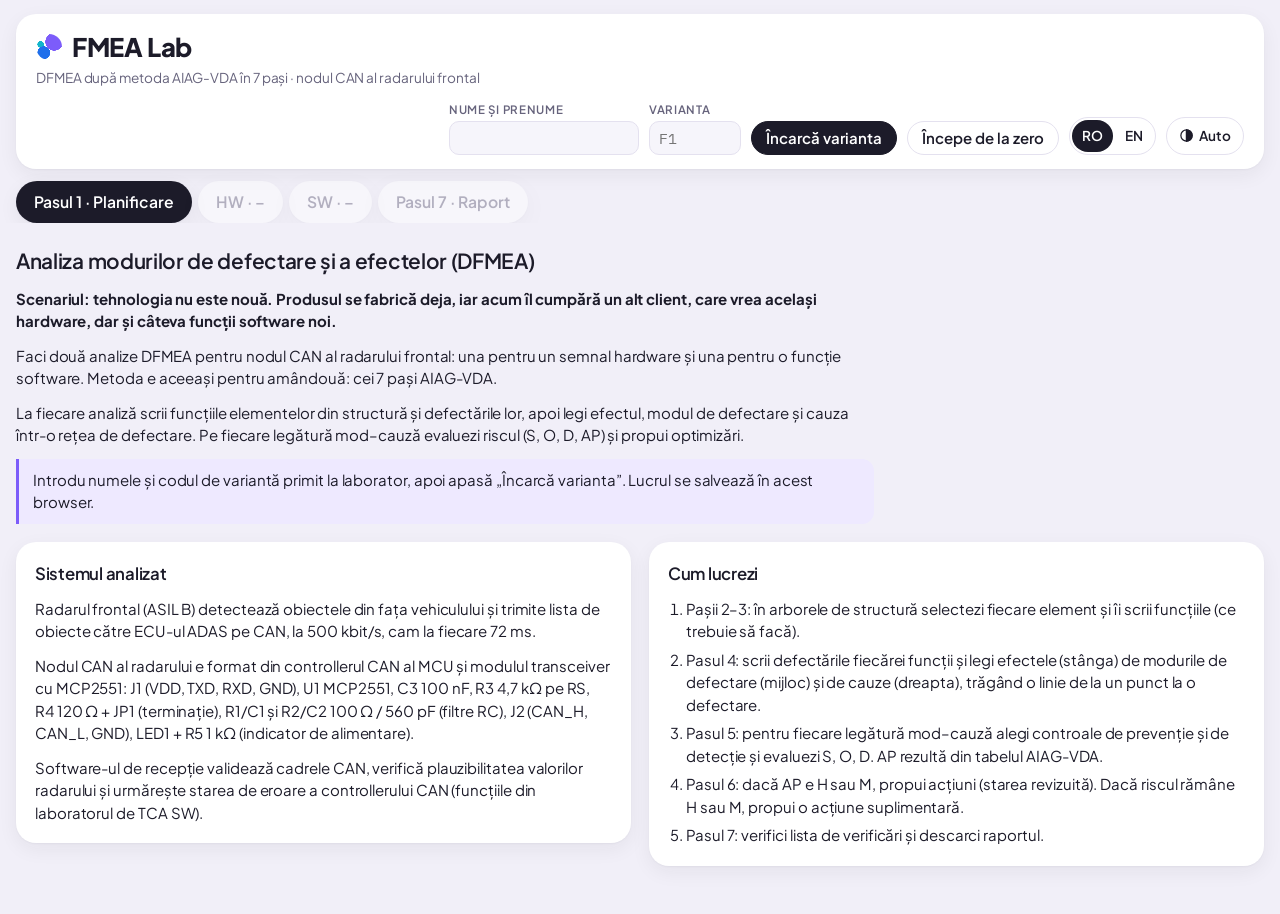
==== docs/fmea/index.html @ 30bac4ad "All labs: scenario line on the start page (technology not new, new customer, same HW, new SW functio" ====
<!doctype html>
<html lang="ro">
<head>
<meta charset="utf-8">
<meta name="viewport" content="width=device-width, initial-scale=1, viewport-fit=cover">
<title>FMEA Lab</title>
<link rel="preconnect" href="https://fonts.googleapis.com">
<link rel="preconnect" href="https://fonts.gstatic.com" crossorigin>
<link rel="stylesheet" href="https://fonts.googleapis.com/css2?family=IBM+Plex+Mono:wght@400;500;600&family=IBM+Plex+Sans+Condensed:wght@500;600;700&family=IBM+Plex+Sans:wght@400;500;600&display=swap">
<link rel="stylesheet" href="../shared/pcb.css">
<link rel="stylesheet" href="https://fonts.googleapis.com/css2?family=Plus+Jakarta+Sans:wght@400;500;600;700;800&display=swap">
<style>
/* Layout: FMEA workbench in the APIS spirit. Header with student/variant; one tab per analysis (HW signal, SW function);
   inside each, three steps: structure + functions, failure net (effects | modes | causes, linked by dragging), risk + optimization. */
:root {
  --bg: #F3F5F8; --surface: #FFFFFF; --ink: #17202D; --muted: #5B6578; --line: #D9DEE7;
  --accent: #2443C4; --accent-ink: #FFFFFF; --accent-soft: #E6EBFB; --code-bg: #F9FAFC;
  --ok: #1D7F54; --ok-bg: #DFF2E8; --bad: #B83434; --bad-bg: #FBE6E6; --warn: #9A6514; --warn-bg: #FAEFD8;
  --fn: #1D7F54; --fail: #B83434; --link: #6C7891; --link-hi: #2443C4;
  --font-display: "IBM Plex Sans Condensed", "Arial Narrow", "Helvetica Neue", Arial, sans-serif;
  --font-body: "IBM Plex Sans", "Segoe UI", Helvetica, Arial, sans-serif;
  --font-mono: "IBM Plex Mono", ui-monospace, "SFMono-Regular", Menlo, Consolas, monospace;
  --radius: 6px;
  color-scheme: light;
}
@media (prefers-color-scheme: dark) {
  :root:not([data-theme="light"]) {
    --bg: #0E131B; --surface: #151C27; --ink: #E5E9F1; --muted: #98A2B4; --line: #2A3343;
    --accent: #8197FF; --accent-ink: #0E131B; --accent-soft: #1D2747; --code-bg: #111823;
    --ok: #4BC287; --ok-bg: #12301F; --bad: #F07474; --bad-bg: #3A1B1D; --warn: #E2B15C; --warn-bg: #35290F;
    --fn: #4BC287; --fail: #F07474; --link: #7D889C; --link-hi: #8197FF;
    color-scheme: dark;
  }
}
:root[data-theme="dark"] {
  --bg: #0E131B; --surface: #151C27; --ink: #E5E9F1; --muted: #98A2B4; --line: #2A3343;
  --accent: #8197FF; --accent-ink: #0E131B; --accent-soft: #1D2747; --code-bg: #111823;
  --ok: #4BC287; --ok-bg: #12301F; --bad: #F07474; --bad-bg: #3A1B1D; --warn: #E2B15C; --warn-bg: #35290F;
  --fn: #4BC287; --fail: #F07474; --link: #7D889C; --link-hi: #8197FF;
  color-scheme: dark;
}
* { box-sizing: border-box; }
html { -webkit-text-size-adjust: 100%; }
body { margin: 0; background: var(--bg); color: var(--ink); font: 15px/1.5 var(--font-body); }
.wrap { max-width: 1440px; margin: 0 auto; padding-left: max(16px, env(safe-area-inset-left, 0px)); padding-right: max(16px, env(safe-area-inset-right, 0px)); }
h1, h2, h3, h4 { font-family: var(--font-display); text-wrap: balance; margin: 0; }
h1 { font-size: 1.6rem; font-weight: 700; letter-spacing: 0.01em; }
h2 { font-size: 1.3rem; font-weight: 600; }
h3 { font-size: 1.05rem; font-weight: 600; }
h4 { font-size: 0.95rem; font-weight: 600; }
p { margin: 0; }
.muted { color: var(--muted); }
.mono { font-family: var(--font-mono); }
.small { font-size: 0.86rem; }
.label { font-size: 0.72rem; text-transform: uppercase; letter-spacing: 0.08em; color: var(--muted); font-weight: 600; }
button, input, select, textarea { font: inherit; color: inherit; }
:focus-visible { outline: 2px solid var(--accent); outline-offset: 2px; }
header.top { background: var(--surface); border-bottom: 1px solid var(--line); }
header.top .wrap { display: flex; flex-wrap: wrap; align-items: center; gap: 12px 24px; padding-block: 14px; }
.brand { display: flex; flex-direction: column; gap: 2px; min-width: 0; }
.brand .sub { font-size: 0.85rem; color: var(--muted); }
.student { display: flex; flex-wrap: wrap; align-items: flex-end; gap: 10px; margin-left: auto; }
.field { display: flex; flex-direction: column; gap: 3px; min-width: 0; }
input.in, select.in, textarea.in { border: 1px solid var(--line); border-radius: var(--radius); background: var(--bg); min-width: 0; }
input.in, select.in { height: 34px; padding: 0 9px; }
textarea.in { width: 100%; min-height: 70px; padding: 7px 9px; resize: vertical; }
.w-name { width: 190px; } .w-small { width: 92px; }
.btn { height: 34px; padding: 0 14px; border-radius: var(--radius); border: 1px solid var(--line); background: var(--surface); cursor: pointer; font-weight: 500; white-space: nowrap; }
.btn:hover { border-color: var(--accent); }
.btn.primary { background: var(--accent); color: var(--accent-ink); border-color: var(--accent); }
.btn.danger { border-color: var(--bad); color: var(--bad); background: var(--bad-bg); }
.btn.sm { height: 28px; padding: 0 10px; font-size: 0.84rem; }
.btn.ghost { border-color: transparent; background: transparent; color: var(--muted); }
.btn.ghost:hover { color: var(--bad); border-color: transparent; }
.x { border: 0; background: transparent; color: var(--muted); cursor: pointer; width: 24px; height: 24px; border-radius: 4px; line-height: 1; font-size: 1rem; flex: none; }
.x:hover { color: var(--bad); background: var(--bad-bg); }
.lang, .seg { display: inline-flex; border: 1px solid var(--line); border-radius: var(--radius); overflow: hidden; }
.lang button { border: 0; background: transparent; padding: 0 10px; height: 32px; cursor: pointer; font-weight: 600; font-size: 0.85rem; }
.lang button[aria-pressed="true"] { background: var(--accent); color: var(--accent-ink); }
.chip { display: inline-flex; align-items: center; gap: 6px; min-height: 24px; padding: 2px 9px; border-radius: 999px; font-size: 0.8rem; font-weight: 600; background: var(--accent-soft); color: var(--accent); }
.chip.ok { background: var(--ok-bg); color: var(--ok); }
.chip.bad { background: var(--bad-bg); color: var(--bad); }
.chip.warn { background: var(--warn-bg); color: var(--warn); }
nav.tabs { border-bottom: 1px solid var(--line); background: var(--surface); }
nav.tabs .wrap { display: flex; gap: 4px; overflow-x: auto; }
nav.tabs button { border: 0; background: transparent; padding: 12px 14px 10px; cursor: pointer; border-bottom: 3px solid transparent; font-family: var(--font-display); font-weight: 600; font-size: 0.98rem; color: var(--muted); white-space: nowrap; }
nav.tabs button[aria-selected="true"] { color: var(--ink); border-bottom-color: var(--accent); }
nav.tabs button:disabled { opacity: 0.45; cursor: not-allowed; }
main .wrap { padding-block: 22px 48px; display: flex; flex-direction: column; gap: 18px; }
.panel { background: var(--surface); border: 1px solid var(--line); border-radius: var(--radius); padding: 18px; min-width: 0; }
.stack { display: flex; flex-direction: column; gap: 12px; min-width: 0; }
.row { display: flex; flex-wrap: wrap; gap: 10px; align-items: center; }
.between { justify-content: space-between; }
.intro { max-width: 78ch; display: flex; flex-direction: column; gap: 12px; }
.notice { border-left: 3px solid var(--accent); background: var(--accent-soft); padding: 10px 14px; border-radius: 0 var(--radius) var(--radius) 0; }
.grid-start { display: grid; grid-template-columns: minmax(0, 1fr) minmax(0, 1fr); gap: 18px; align-items: start; }
.grid-struct { display: grid; grid-template-columns: minmax(220px, 3fr) minmax(0, 4fr) minmax(0, 5fr); gap: 18px; align-items: start; }
@media (max-width: 1100px) { .grid-struct { grid-template-columns: minmax(0, 1fr) minmax(0, 1fr); } .grid-struct > .ctx, .grid-struct > .sidecol { grid-column: 1 / -1; } }
@media (max-width: 760px) { .grid-start, .grid-struct { grid-template-columns: minmax(0, 1fr); } }
table.mini { border-collapse: collapse; font-size: 0.84rem; width: 100%; }
table.mini th, table.mini td { border: 1px solid var(--line); padding: 4px 8px; text-align: left; vertical-align: top; }
table.mini th { background: var(--bg); font-weight: 600; }
table.mini td.c { text-align: center; font-family: var(--font-mono); font-weight: 600; white-space: nowrap; }

/* step navigation */
.steps { display: flex; gap: 0; border: 1px solid var(--line); border-radius: var(--radius); overflow: hidden; background: var(--surface); flex-wrap: wrap; }
.steps button { flex: 1 1 200px; border: 0; border-right: 1px solid var(--line); background: transparent; padding: 10px 14px; text-align: left; cursor: pointer; display: flex; flex-direction: column; gap: 1px; }
.steps button:last-child { border-right: 0; }
.steps button .n { font-family: var(--font-mono); font-size: 0.78rem; color: var(--muted); }
.steps button .tt { font-family: var(--font-display); font-weight: 600; }
.steps button[aria-current="step"] { background: var(--accent-soft); box-shadow: inset 0 -3px 0 var(--accent); }

/* structure tree */
.tree { list-style: none; margin: 0; padding: 0; display: flex; flex-direction: column; gap: 4px; }
.tree li { display: block; }
.tree button { width: 100%; text-align: left; border: 1px solid var(--line); background: var(--surface); border-radius: var(--radius); padding: 7px 10px; cursor: pointer; display: flex; gap: 8px; align-items: baseline; }
.tree button[aria-current="true"] { border-color: var(--accent); background: var(--accent-soft); }
.tree .lvl { font-family: var(--font-mono); font-size: 0.72rem; color: var(--muted); flex: none; }
.tree .cnt { margin-left: auto; font-family: var(--font-mono); font-size: 0.75rem; color: var(--fn); flex: none; }
.tree .l2 { padding-left: 16px; } .tree .l3 { padding-left: 32px; }
.fnlist { display: flex; flex-direction: column; gap: 6px; }
.fnitem { display: flex; gap: 8px; align-items: flex-start; border: 1px solid var(--line); border-radius: var(--radius); padding: 7px 8px 7px 10px; }
.fnitem .txt { color: var(--fn); flex: 1; min-width: 0; overflow-wrap: anywhere; }
.addrow { display: flex; gap: 8px; }
.addrow input { flex: 1; }
.req { display: grid; grid-template-columns: auto minmax(0, 1fr); gap: 2px 10px; font-size: 0.86rem; padding: 6px 0; border-bottom: 1px solid var(--line); }
.req:last-child { border-bottom: 0; }
.req .id { font-family: var(--font-mono); font-weight: 600; color: var(--accent); white-space: nowrap; }
pre.code { margin: 0; background: var(--code-bg); border: 1px solid var(--line); border-radius: var(--radius); padding: 10px 12px; overflow-x: auto; font: 0.8rem/1.5 var(--font-mono); }

/* failure net */
.netwrap { overflow-x: auto; border: 1px solid var(--line); border-radius: var(--radius); background: var(--surface); }
.net { position: relative; display: grid; grid-template-columns: repeat(3, minmax(250px, 1fr)); gap: 0 72px; padding: 16px 20px 24px; min-width: 940px; }
.net svg.links { position: absolute; left: 0; top: 0; pointer-events: none; overflow: visible; }
.net svg.links path { fill: none; stroke: var(--link); stroke-width: 1.6; }
.net svg.links path.hi { stroke: var(--link-hi); stroke-width: 2.4; }
.net svg.links path.dim { opacity: 0.25; }
.net svg.links path.tmp { stroke: var(--link-hi); stroke-dasharray: 5 4; }
.net svg.links g.del { pointer-events: auto; cursor: pointer; }
.net svg.links g.del circle { fill: var(--surface); stroke: var(--link); stroke-width: 1.2; }
.net svg.links g.del text { fill: var(--muted); font: 600 11px var(--font-body); }
.net svg.links g.del:hover circle { stroke: var(--bad); fill: var(--bad-bg); }
.net svg.links g.del:hover text { fill: var(--bad); }
.col { display: flex; flex-direction: column; gap: 10px; min-width: 0; position: relative; z-index: 1; }
.colhead { border-bottom: 2px solid var(--line); padding-bottom: 6px; }
.grp { display: flex; flex-direction: column; gap: 6px; }
.grp .el { font-family: var(--font-display); font-weight: 600; font-size: 0.9rem; }
.grp .fn { color: var(--fn); font-size: 0.84rem; font-weight: 500; overflow-wrap: anywhere; }
.fcard { position: relative; border: 1px dashed var(--line); border-radius: var(--radius); background: var(--surface); padding: 6px 8px; display: flex; flex-direction: column; gap: 4px; }
.fcard.mode { border-style: solid; }
.fcard.mode.sel { background: #FFF6BF; border-color: #B79A10; color: #17202D; }
:root[data-theme="dark"] .fcard.mode.sel { background: #3B3412; border-color: #C9AB2A; color: var(--ink); }
@media (prefers-color-scheme: dark) { :root:not([data-theme="light"]) .fcard.mode.sel { background: #3B3412; border-color: #C9AB2A; color: var(--ink); } }
.fcard.mode { cursor: pointer; }
.fcard.linked { border-color: var(--link-hi); border-style: solid; }
.fcard .ft { color: var(--fail); font-size: 0.88rem; overflow-wrap: anywhere; padding-right: 48px; }
.fcard .meta { display: flex; flex-wrap: wrap; gap: 6px; align-items: center; font-size: 0.78rem; color: var(--muted); }
.fcard .meta select { height: 26px; font-size: 0.8rem; padding: 0 4px; border: 1px solid var(--line); border-radius: 4px; background: var(--surface); }
.fcard > .x { position: absolute; right: 2px; top: 2px; }
.fcard > .x.ed { right: 26px; }
.x.ed { font-size: 0.85rem; }
.edin { width: 100%; box-sizing: border-box; }
.hd { position: absolute; top: 50%; width: 14px; height: 14px; margin-top: -7px; border-radius: 50%; background: var(--surface); border: 2px solid var(--link); cursor: crosshair; touch-action: none; z-index: 2; }
.hd:hover, .hd.active { border-color: var(--link-hi); background: var(--accent-soft); }
.hd.r { right: -8px; } .hd.l { left: -8px; }
.lk { border: 1px solid var(--line); background: var(--bg); border-radius: 4px; font-size: 0.75rem; padding: 1px 7px; cursor: pointer; color: var(--muted); }
.lk.on { color: var(--accent); border-color: var(--accent); background: var(--accent-soft); }
.addf { display: flex; gap: 6px; }
.addf input { flex: 1; height: 30px; font-size: 0.85rem; }
.empty { border: 1px dashed var(--line); border-radius: var(--radius); padding: 10px; color: var(--muted); font-size: 0.86rem; }

/* risk */
.mode-block { display: flex; flex-direction: column; gap: 12px; }
.mode-head { display: flex; flex-wrap: wrap; gap: 8px 14px; align-items: baseline; }
.mode-head .ft { color: var(--fail); font-weight: 600; }
.risk { border: 1px solid var(--line); border-radius: var(--radius); padding: 12px; display: flex; flex-direction: column; gap: 12px; background: var(--surface); }
.risk .cause { color: var(--fail); font-weight: 500; }
.culs { display: flex; flex-wrap: wrap; align-items: center; gap: 4px; margin-top: 6px; }
.cul { font: 600 0.72rem var(--font-mono); padding: 1px 7px; border-radius: 999px; border: 1px solid var(--line); background: var(--surface); color: var(--muted); cursor: pointer; }
.cul.on, .chip.cul { border-color: var(--link-hi); color: var(--link-hi); }
.cul.on { background: color-mix(in srgb, var(--link-hi) 14%, transparent); }
.warnnote { border-left: 3px solid var(--bad); padding: 4px 8px; font-size: 0.84rem; color: var(--bad); background: var(--bad-bg); border-radius: 4px; margin: 0; }
.limnote { font-size: 0.84rem; color: var(--muted); margin-top: 6px; }
.states { display: grid; grid-template-columns: repeat(3, minmax(0, 1fr)); gap: 12px; }
@media (max-width: 1100px) { .states { grid-template-columns: minmax(0, 1fr); } }
.state { border: 1px solid var(--line); border-radius: var(--radius); padding: 10px; display: flex; flex-direction: column; gap: 8px; background: var(--bg); min-width: 0; }
.state.off { opacity: 0.6; }
.state h4 { display: flex; justify-content: space-between; gap: 8px; align-items: center; }
.ctl { display: flex; flex-wrap: wrap; gap: 6px; }
.ctl .c { display: inline-flex; align-items: center; gap: 4px; border: 1px solid var(--line); background: var(--surface); border-radius: 999px; padding: 1px 4px 1px 9px; font-size: 0.8rem; max-width: 100%; }
.ctl .c span { overflow-wrap: anywhere; }
.ctl .c b { font-family: var(--font-mono); font-size: 0.72rem; color: var(--muted); }
.rate { display: flex; flex-wrap: wrap; gap: 8px; align-items: center; }
.rate select { height: 30px; }
.act { display: grid; grid-template-columns: 64px minmax(0, 1fr); gap: 6px; border-top: 1px solid var(--line); padding-top: 8px; }
.act .full { grid-column: 1 / -1; display: flex; gap: 6px; flex-wrap: wrap; }
.act .full > * { flex: 1 1 110px; }
.act .full > .x { flex: none; align-self: center; }
.act input, .act select { height: 30px; font-size: 0.84rem; }
.act select.res-pass { color: var(--ok); border-color: var(--ok); background: var(--ok-bg); font-weight: 600; }
.act select.res-fail { color: var(--bad); border-color: var(--bad); background: var(--bad-bg); font-weight: 600; }
.ap { display: inline-block; min-width: 1.8em; text-align: center; border-radius: 4px; font-weight: 700; font-family: var(--font-mono); padding: 1px 6px; }
.ap.H { background: var(--bad-bg); color: var(--bad); }
.ap.M { background: var(--warn-bg); color: var(--warn); }
.ap.L { background: var(--ok-bg); color: var(--ok); }
.ap.na { background: var(--surface); color: var(--muted); border: 1px solid var(--line); }
.seg button { border: 0; background: transparent; padding: 0 10px; height: 32px; cursor: pointer; font-weight: 600; font-size: 0.85rem; color: var(--ink); }
.seg button[aria-pressed="true"] { background: var(--accent); color: var(--accent-ink); }
.netchip { display: inline-flex; align-items: center; gap: 5px; font-family: var(--font-mono); font-size: 0.8rem; border: 1px solid var(--line); border-radius: 999px; padding: 2px 9px; background: var(--surface); color: var(--ink); }
.netchip i { width: 10px; height: 10px; border-radius: 50%; display: inline-block; }
.netchips { display: flex; flex-wrap: wrap; gap: 6px; }
.boardbox { max-width: 640px; }
.sidecol .boardbox { max-width: none; }
details.boardpanel > div { max-width: 680px; }
.ctxbox { border-left: 3px solid var(--accent); }
.ctxbox p { margin-top: 4px; max-width: 110ch; }
details.help summary { cursor: pointer; font-family: var(--font-display); font-weight: 600; }
details.help ol.task { margin: 10px 0 0; padding-left: 1.3em; display: flex; flex-direction: column; gap: 4px; }
table.aiag td { vertical-align: top; font-size: 0.8rem; }
.aiagnote { font-size: 0.78rem; margin-top: 6px; }
table.prov { border-collapse: collapse; font-size: 0.85rem; }
table.prov th { text-align: left; vertical-align: top; padding: 4px 8px 4px 0; white-space: nowrap; }
table.prov td { padding: 4px 0; border-bottom: 1px dashed var(--line); }
.rate > label { flex: 1 1 100%; min-width: 0; }
.rate > label select { flex: 1 1 auto; min-width: 0; max-width: none; }
.fcard .meta select { max-width: 18em; }
details.ref { border: 1px solid var(--line); border-radius: var(--radius); background: var(--surface); }
details.ref > summary { cursor: pointer; padding: 10px 14px; font-family: var(--font-display); font-weight: 600; }
details.ref > div { padding: 0 14px 14px; overflow-x: auto; }
.refs { display: grid; grid-template-columns: minmax(0, 1fr); gap: 10px; align-items: start; }
.checks { display: flex; flex-direction: column; gap: 4px; margin: 0; padding: 0; list-style: none; }
.checks li { display: flex; gap: 8px; align-items: baseline; font-size: 0.88rem; }
.checks li b { font-family: var(--font-mono); font-size: 0.72rem; padding: 0 6px; border-radius: 4px; flex: none; }
.checks li.err b { background: var(--bad-bg); color: var(--bad); }
.checks li.warn b { background: var(--warn-bg); color: var(--warn); }
.report-frame { border: 1px solid var(--line); border-radius: var(--radius); background: var(--surface); padding: 18px; overflow-x: auto; }
.report-frame h1 { font-size: 1.35rem; } .report-frame h2 { font-size: 1.15rem; margin: 22px 0 6px; padding-bottom: 4px; border-bottom: 1px solid var(--line); }
.report-frame h3 { margin: 14px 0 6px; }
.report-frame table.r { border-collapse: collapse; font-size: 0.8rem; }
.report-frame table.r th, .report-frame table.r td { border: 1px solid var(--line); padding: 4px 6px; text-align: left; vertical-align: top; }
.report-frame table.r th { background: var(--bg); }
.report-frame .fn { color: var(--fn); } .report-frame .fl { color: var(--fail); }
.report-frame .H { background: var(--bad-bg); color: var(--bad); font-weight: 700; } .report-frame .M { background: var(--warn-bg); color: var(--warn); font-weight: 700; } .report-frame .L { background: var(--ok-bg); color: var(--ok); }
.report-frame .chain { display: grid; grid-template-columns: minmax(0, 1fr) 24px minmax(0, 1fr) 24px minmax(0, 1fr); gap: 6px; align-items: center; margin: 8px 0 14px; font-size: 0.82rem; }
.report-frame .chain .box { border: 1px dashed var(--line); border-radius: 4px; padding: 4px 6px; margin: 3px 0; }
.report-frame .chain .box.m { border: 1px solid #B79A10; background: #FFF6BF; color: #17202D; }
.report-frame .chain .arr { text-align: center; color: var(--muted); }
.report-frame .mx td { width: 46px; height: 26px; text-align: center; font-family: var(--font-mono); }
.toast { position: fixed; right: max(16px, env(safe-area-inset-right, 0px)); bottom: calc(16px + env(safe-area-inset-bottom, 0px)); background: var(--ink); color: var(--bg); padding: 10px 14px; border-radius: var(--radius); font-size: 0.9rem; z-index: 20; max-width: calc(100vw - 32px); }
@media (max-width: 640px) { .student { margin-left: 0; } .w-name { width: 150px; } }
</style>
<link rel="stylesheet" href="../shared/skin.css">
<script src="../shared/theme.js"></script>
</head>
<body>
<header class="top">
  <div class="wrap">
    <div class="brand">
      <h1>FMEA Lab</h1>
      <span class="sub" data-i18n="subtitle"></span>
    </div>
    <form class="student" id="studentForm" autocomplete="off">
      <div class="field"><label class="label" for="stName" data-i18n="name"></label><input id="stName" class="in w-name"></div>
      <div class="field"><label class="label" for="stVariant" data-i18n="variant"></label><input id="stVariant" class="in w-small mono" placeholder="F1"></div>
      <button class="btn primary" id="loadVariant" type="submit" data-i18n="load"></button>
      <button class="btn" id="resetAll" type="button" data-i18n="reset"></button>
      <div class="lang" role="group" aria-label="Language">
        <button type="button" id="langRo" aria-pressed="true">RO</button>
        <button type="button" id="langEn" aria-pressed="false">EN</button>
      </div>
    </form>
  </div>
</header>
<nav class="tabs" aria-label="Sections"><div class="wrap" role="tablist" id="tabs"></div></nav>
<main><div class="wrap" id="view"></div></main>
<div class="toast" id="toast" hidden></div>

<script src="../shared/pcb.js"></script>
<script src="../shared/aiag.js"></script>
<script src="../report-config.js"></script>
<script src="../report-send.js"></script>
<script>
"use strict";
/* ================================================================ case study data */
const L = (ro, en) => ({ ro: ro, en: en });

const HW_SIGNALS = {
  TXD: {
    name: L("Semnalul TXD (MCU → transceiver)", "TXD signal (MCU → transceiver)"),
    path: L("Controllerul CAN al MCU → J1 pin 2 → U1 (MCP2551) pin 1 TXD.", "MCU CAN controller → J1 pin 2 → U1 (MCP2551) pin 1 TXD."),
    reqs: [
      ["HWR-TXD-01", L("TXD transmite transceiverului biții de trimis pe bus: nivel low = dominant, nivel high = recesiv.", "TXD carries the bits to be sent on the bus to the transceiver: low = dominant, high = recessive.")],
      ["HWR-TXD-02", L("Nivelurile logice ale TXD sunt compatibile cu ieșirea MCU (logică de 5 V), conform datasheet-ului MCP2551.", "The TXD logic levels are compatible with the MCU output (5 V logic), as given in the MCP2551 datasheet.")],
      ["HWR-TXD-03", L("Un TXD blocat în dominant nu trebuie să blocheze tot bus-ul (MCP2551 detectează dominantul permanent pe TXD și dezactivează driverele).", "A TXD stuck dominant shall not block the whole bus (the MCP2551 detects a permanent dominant TXD and disables its drivers).")],
      ["HWR-TXD-04", L("Semnalul suportă rata de bit a aplicației, 500 kbit/s.", "The signal supports the application bit rate, 500 kbit/s.")]
    ]
  },
  RXD: {
    name: L("Semnalul RXD (transceiver → MCU)", "RXD signal (transceiver → MCU)"),
    path: L("U1 (MCP2551) pin 4 RXD → J1 pin 3 → controllerul CAN al MCU.", "U1 (MCP2551) pin 4 RXD → J1 pin 3 → MCU CAN controller."),
    reqs: [
      ["HWR-RXD-01", L("RXD transmite MCU starea bus-ului: nivel low = dominant, nivel high = recesiv.", "RXD reports the bus state to the MCU: low = dominant, high = recessive.")],
      ["HWR-RXD-02", L("Nivelurile logice ale RXD sunt compatibile cu intrarea MCU (logică de 5 V).", "The RXD logic levels are compatible with the MCU input (5 V logic).")],
      ["HWR-RXD-03", L("Controllerul CAN își citește înapoi propriii biți prin RXD (bit monitoring); un RXD greșit produce erori de bit.", "The CAN controller reads back its own bits through RXD (bit monitoring); a wrong RXD causes bit errors.")],
      ["HWR-RXD-04", L("Întârzierea TXD → bus → RXD rămâne în limitele datasheet-ului la 500 kbit/s.", "The TXD → bus → RXD delay stays within the datasheet limits at 500 kbit/s.")]
    ]
  },
  VDD: {
    name: L("Alimentarea VDD (5 V)", "VDD supply (5 V)"),
    path: L("5 V de la senzor → J1 pin 1 → U1 pin 3 VDD; C3 100 nF între VDD și GND; LED1 + R5 1 kΩ între VDD și GND.", "5 V from the sensor → J1 pin 1 → U1 pin 3 VDD; C3 100 nF between VDD and GND; LED1 + R5 1 kΩ between VDD and GND."),
    reqs: [
      ["HWR-VDD-01", L("VDD alimentează U1 în domeniul 4,5–5,5 V.", "VDD supplies U1 within 4.5–5.5 V.")],
      ["HWR-VDD-02", L("Consumul U1: recesiv ≤ 10 mA, dominant ≤ 75 mA; LED1 adaugă câțiva mA.", "U1 supply current: recessive ≤ 10 mA, dominant ≤ 75 mA; LED1 adds a few mA.")],
      ["HWR-VDD-03", L("C3 (100 nF) decuplează VDD lângă pinul de alimentare al U1 (zgomot, EMC).", "C3 (100 nF) decouples VDD close to the U1 supply pin (noise, EMC).")],
      ["HWR-VDD-04", L("Sub pragul de brown-out, U1 își pune driverele în înaltă impedanță (protecție POR / brown-out).", "Below the brown-out threshold U1 puts its drivers in high impedance (POR / brown-out protection).")],
      ["HWR-VDD-05", L("LED1 indică prezența alimentării.", "LED1 indicates that the supply is present.")]
    ]
  },
  CAN: {
    name: L("Semnalul diferențial CANH / CANL", "CANH / CANL differential signal"),
    path: L("U1 pin 7 CANH și pin 6 CANL → pereche diferențială pe placă → J2 pin 1 și 2. Rețelele RC R1/C1 și R2/C2 sunt pe aceleași linii, dar se analizează separat (demo F0).", "U1 pin 7 CANH and pin 6 CANL → differential pair on the board → J2 pins 1 and 2. The RC networks R1/C1 and R2/C2 sit on the same lines but are analysed separately (demo F0)."),
    reqs: [
      ["HWR-CAN-01", L("Recesiv: CANH și CANL în jur de VDD/2 (2,0–3,0 V); dominant: tensiune diferențială 1,5–3,0 V pe sarcina de 60 Ω (ISO 11898-2).", "Recessive: CANH and CANL around VDD/2 (2.0–3.0 V); dominant: differential voltage 1.5–3.0 V on the 60 Ω load (ISO 11898-2).")],
      ["HWR-CAN-02", L("Fronturile semnalului permit comunicația la 500 kbit/s.", "The signal edges allow communication at 500 kbit/s.")],
      ["HWR-CAN-03", L("Rețelele RC reduc emisiile și cresc imunitatea (EMC) fără să afecteze comunicația.", "The RC networks reduce emissions and increase immunity (EMC) without affecting communication.")],
      ["HWR-CAN-04", L("CANH și CANL rămân simetrice (EMC).", "CANH and CANL stay symmetrical (EMC).")],
      ["HWR-CAN-05", L("Un scurtcircuit pe bus nu distruge transceiverul (protecție la scurtcircuit și termică în MCP2551).", "A short on the bus does not destroy the transceiver (short-circuit and thermal protection in the MCP2551).")]
    ]
  },
  RS: {
    name: L("Semnalul RS (selecția modului)", "RS signal (mode selection)"),
    path: L("U1 pin 8 RS → R3 4,7 kΩ → GND.", "U1 pin 8 RS → R3 4.7 kΩ → GND."),
    reqs: [
      ["HWR-RS-01", L("RS selectează modul MCP2551: high-speed (RS la GND), slope-control (rezistor spre GND), standby (RS la nivel high).", "RS selects the MCP2551 mode: high-speed (RS to GND), slope-control (resistor to GND), standby (RS high).")],
      ["HWR-RS-02", L("În funcționare normală nodul nu trebuie să intre în standby.", "In normal operation the node shall not enter standby.")],
      ["HWR-RS-03", L("Panta fronturilor e aleasă ca un compromis între emisii (EMC) și rata de 500 kbit/s.", "The edge slope is chosen as a trade-off between emissions (EMC) and the 500 kbit/s bit rate.")]
    ]
  },
  TERM: {
    name: L("Terminația bus-ului (impedanța CANH–CANL)", "Bus termination (CANH–CANL impedance)"),
    path: L("R4 120 Ω între CANH și JP1; JP1 conectează R4 la CANL; J2 pin 1–2 spre bus.", "R4 120 Ω between CANH and JP1; JP1 connects R4 to CANL; J2 pins 1–2 to the bus."),
    reqs: [
      ["HWR-TERM-01", L("Bus-ul are câte 120 Ω la fiecare capăt (60 Ω în total între CANH și CANL).", "The bus has 120 Ω at each end (60 Ω in total between CANH and CANL).")],
      ["HWR-TERM-02", L("Terminația acestui nod se activează cu JP1 doar dacă nodul e la capătul bus-ului.", "This node's termination is enabled with JP1 only if the node is at the end of the bus.")],
      ["HWR-TERM-03", L("R4 suportă puterea disipată în starea dominantă.", "R4 withstands the power dissipated in the dominant state.")],
      ["HWR-TERM-04", L("Reflexiile pe bus rămân suficient de mici pentru 500 kbit/s.", "Reflections on the bus stay small enough for 500 kbit/s.")]
    ]
  },
  FILT: {
    name: L("Filtrele RC de pe CANH / CANL", "RC filters on CANH / CANL"),
    path: L("CANH → R1 100 Ω → N_F1 → C1 560 pF → GND; CANL → R2 100 Ω → N_F2 → C2 560 pF → GND. Rețelele sunt între U1 și J2, cu via de GND lângă C1 și C2.", "CANH → R1 100 Ω → N_F1 → C1 560 pF → GND; CANL → R2 100 Ω → N_F2 → C2 560 pF → GND. The networks sit between U1 and J2, with a GND via next to C1 and C2."),
    reqs: [
      ["HWR-FILT-01", L("Fiecare rețea RC atenuează perturbațiile de înaltă frecvență de pe linia ei (emisii și imunitate EMC).", "Each RC network attenuates the high-frequency disturbances on its line (EMC emissions and immunity).")],
      ["HWR-FILT-02", L("Rețelele nu afectează comunicația la 500 kbit/s: fronturile și tensiunea diferențială dominantă (1,5–3,0 V) rămân conforme ISO 11898-2.", "The networks do not affect communication at 500 kbit/s: the edges and the dominant differential voltage (1.5–3.0 V) stay ISO 11898-2 compliant.")],
      ["HWR-FILT-03", L("R1 = R2 și C1 = C2 (valoare, toleranță, dielectric), ca CANH și CANL să rămână simetrice; o asimetrie transformă zgomotul de mod comun în zgomot diferențial.", "R1 = R2 and C1 = C2 (value, tolerance, dielectric) so that CANH and CANL stay symmetrical; an asymmetry turns common-mode noise into differential noise.")],
      ["HWR-FILT-04", L("C1 și C2 suportă tensiunile de pe bus, inclusiv supratensiunile din specificația senzorului, cu marjă (derating).", "C1 and C2 withstand the bus voltages, including the overvoltages in the sensor specification, with margin (derating).")],
      ["HWR-FILT-05", L("C1 și C2 au retur scurt la GND (via lângă pad).", "C1 and C2 have a short return to GND (via next to the pad).")]
    ]
  }
};

const SW_SIG = {
  dist: { def: ["/* Front radar, object longitudinal distance, unit 0.1 m */", "#define SENSOR_MIN         2        /*   0.2 m */", "#define SENSOR_MAX         2500     /* 250.0 m */", "#define SENSOR_MAX_STEP    80       /*   8.0 m per 72 ms cycle */"],
          r1: "An object longitudinal distance lower than 2 (0.2 m) shall be rejected as implausible.", r2: "An object longitudinal distance greater than 2500 (250.0 m) shall be rejected as implausible.",
          r4: "For every following measurement cycle, a distance within the range shall be accepted only if |value - previous| <= 80 (8.0 m).", lbl: L("distanța longitudinală", "longitudinal distance") },
  vrel: { def: ["/* Front radar, object relative velocity, unit 0.1 m/s */", "#define SENSOR_MIN         (-1111)  /* -111.1 m/s (-400 km/h) */", "#define SENSOR_MAX         556      /*   55.6 m/s (+200 km/h) */", "#define SENSOR_MAX_STEP    14       /*    1.4 m/s per 72 ms cycle */"],
          r1: "An object relative velocity lower than -1111 (-111.1 m/s) shall be rejected as implausible.", r2: "An object relative velocity greater than 556 (55.6 m/s) shall be rejected as implausible.",
          r4: "For every following measurement cycle, a velocity within the range shall be accepted only if |value - previous| <= 14 (1.4 m/s).", lbl: L("viteza relativă", "relative velocity") },
  lat:  { def: ["/* Front radar, object lateral distance, unit 0.1 m */", "#define SENSOR_MIN         (-700)   /* -70.0 m */", "#define SENSOR_MAX         700      /*  70.0 m */", "#define SENSOR_MAX_STEP    7        /*   0.7 m per 72 ms cycle */"],
          r1: "An object lateral distance lower than -700 (-70.0 m) shall be rejected as implausible.", r2: "An object lateral distance greater than 700 (70.0 m) shall be rejected as implausible.",
          r4: "For every following measurement cycle, a lateral distance within the range shall be accepted only if |value - previous| <= 7 (0.7 m).", lbl: L("poziția laterală", "lateral position") },
  /* demo only (F0): no student variant uses it */
  az:   { def: ["/* Front radar, object azimuth angle, unit 0.1 deg */", "#define SENSOR_MIN         (-600)   /* -60.0 deg */", "#define SENSOR_MAX         600      /*  60.0 deg */", "#define SENSOR_MAX_STEP    20       /*   2.0 deg per 72 ms cycle */"],
          r1: "An object azimuth angle lower than -600 (-60.0 deg) shall be rejected as implausible.", r2: "An object azimuth angle greater than 600 (60.0 deg) shall be rejected as implausible.",
          r4: "For every following measurement cycle, an azimuth angle within the range shall be accepted only if |value - previous| <= 20 (2.0 deg).", lbl: L("unghiul azimut", "azimuth angle") }
};
const SW_FUNCS = {
  F1: { fn: "can_frame_is_valid", code: () => [
      "#define CAN_MAX_DLC        8u", "#define CAN_STD_ID_MAX     0x7FFu", "#define CAN_EXT_ID_MAX     0x1FFFFFFFu", "",
      "/* F1 - ASIL B */", "bool can_frame_is_valid(uint32_t id, uint8_t dlc, bool extended)", "{", "    uint32_t max_id = CAN_STD_ID_MAX;", "",
      "    if (extended) {", "        max_id = CAN_EXT_ID_MAX;", "    }", "    if (dlc > CAN_MAX_DLC) {", "        return false;", "    }",
      "    if (id > max_id) {", "        return false;", "    }", "    return true;", "}"],
    reqs: () => [
      ["SWR-F1-01", "The function shall reject a frame whose data length code (DLC) is greater than 8."],
      ["SWR-F1-02", "For a standard frame, the function shall reject an identifier greater than 0x7FF."],
      ["SWR-F1-03", "For an extended frame, the function shall reject an identifier greater than 0x1FFFFFFF."],
      ["SWR-F1-04", "The function shall accept every frame that is not rejected by SWR-F1-01 to SWR-F1-03."]] },
  F2: { fn: "sensor_value_plausible", code: (sig) => SW_SIG[sig].def.concat(["",
      "/* F2 - ASIL B */", "bool sensor_value_plausible(int16_t value, int16_t previous, bool first_sample)", "{",
      "    int32_t delta = (int32_t)value - (int32_t)previous;", "", "    if (delta < 0) {", "        delta = -delta;", "    }",
      "    if ((value >= SENSOR_MIN) && (value <= SENSOR_MAX) &&", "        (first_sample || (delta <= SENSOR_MAX_STEP))) {", "        return true;", "    }", "    return false;", "}"]),
    reqs: (sig) => [["SWR-F2-01", SW_SIG[sig].r1], ["SWR-F2-02", SW_SIG[sig].r2],
      ["SWR-F2-03", "For the first detection of an object, every value within the range shall be accepted."], ["SWR-F2-04", SW_SIG[sig].r4]] },
  F3: { fn: "can_error_state", code: () => [
      "#define CAN_PASSIVE_LIMIT  127u", "#define CAN_BUSOFF_LIMIT   255u", "",
      "/* F3 - ASIL B */", "can_err_state_t can_error_state(uint16_t tec, uint16_t rec)", "{", "    if (tec > CAN_BUSOFF_LIMIT) {", "        return CAN_STATE_BUS_OFF;", "    }",
      "    if ((tec > CAN_PASSIVE_LIMIT) || (rec > CAN_PASSIVE_LIMIT)) {", "        return CAN_STATE_ERROR_PASSIVE;", "    }", "    return CAN_STATE_ERROR_ACTIVE;", "}"],
    reqs: () => [
      ["SWR-F3-01", "The function shall report BUS_OFF when the transmit error counter (TEC) is greater than 255."],
      ["SWR-F3-02", "If SWR-F3-01 does not apply, the function shall report ERROR_PASSIVE when TEC or the receive error counter (REC) is greater than 127."],
      ["SWR-F3-03", "In all other cases, the function shall report ERROR_ACTIVE."]] },
  INT: { fn: "can_rx_handler", code: () => [
      "/* Integration - calls can_error_state(), can_frame_is_valid(), sensor_value_plausible() */",
      "rx_result_t can_rx_handler(const can_msg_t *msg, const sensor_ctx_t *ctx,", "                           uint16_t tec, uint16_t rec)", "{",
      "    rx_result_t result = RX_REJECTED;", "    can_err_state_t state = can_error_state(tec, rec);", "", "    switch (state) {",
      "    case CAN_STATE_ERROR_ACTIVE:", "    case CAN_STATE_ERROR_PASSIVE:", "        if (can_frame_is_valid(msg->id, msg->dlc, msg->extended) &&",
      "            sensor_value_plausible(msg->value, ctx->previous, ctx->first_sample)) {", "            result = RX_ACCEPTED;", "        }", "        break;",
      "    case CAN_STATE_BUS_OFF:", "        result = RX_BUS_OFF;", "        break;", "    default:", "        /* Defensive: unreachable for the states returned by can_error_state() */",
      "        result = RX_FAULT;", "        break;", "    }", "    return result;", "}"],
    reqs: () => [
      ["SWR-INT-01", "When the CAN controller is BUS_OFF, a received frame shall be discarded and RX_BUS_OFF shall be returned."],
      ["SWR-INT-02", "Otherwise, a frame shall be accepted (RX_ACCEPTED) only if it is valid (SWR-F1) and its sensor value is plausible (SWR-F2)."],
      ["SWR-INT-03", "A frame that is not accepted shall return RX_REJECTED."]] }
};

/* F0 = demo variant done together in the lab (SW part of F0 still to be settled) */
const VARIANTS = {
  F0: { hw: "FILT", sw: "F2", sig: "az", demo: true },
  F1: { hw: "TXD", sw: "F3" }, F2: { hw: "RXD", sw: "F2", sig: "dist" }, F3: { hw: "VDD", sw: "F1" },
  F4: { hw: "CAN", sw: "INT" }, F5: { hw: "RS", sw: "F2", sig: "vrel" }, F6: { hw: "TERM", sw: "F2", sig: "lat" }
};

/* structure elements: level 1 effect, level 2 focus (mode), level 3 cause */
const L1_NAME = L("Radar frontal (ASIL B)", "Front radar (ASIL B)");
/* HW components on each analysed signal, plus its PCB tracks (same drawing as HW TCA: ../shared/pcb.js).
   Used for the culprit choice on a cause, the board highlight and the specific suggestions (fn, fc) mixed into the common lists.
   Each entry: ref (board / schematic), pins (pins on this signal), fn (function suggestions), fc (cause suggestions, design causes). */
const HW_NETS = { TXD: ["TXD"], RXD: ["RXD"], VDD: ["VDD", "N_LED"], CAN: ["CANH", "CANL"], RS: ["RS"], TERM: ["N_TERM", "CANH", "CANL"], FILT: ["N_F1", "N_F2"] };
const PCB_FN = L("Conduce semnalul între componente fără întreruperi și fără cuplaj cu alte semnale", "Carries the signal between the components without interruptions or coupling to other signals");
const PCB_FC = [L("Lățimea traseului sau distanța față de alte trasee sub regulile de design (întrerupere sau scurt)", "Track width or clearance to other tracks below the design rules (open or short)"),
  L("Traseu rutat lângă marginea plăcii (deteriorare la separarea panoului)", "Track routed next to the board edge (damage at depaneling)")];
const HW_COMP = {
  TXD: [
    { ref: "J1", pins: ["2"], name: L("J1 pin 2 · conector spre MCU (TXD)", "J1 pin 2 · connector to the MCU (TXD)"),
      fn: [L("Transmite TXD de la MCU la modul cu contact sigur, fără întreruperi la vibrații", "Carries TXD from the MCU to the module with a reliable contact, without interruptions under vibration"),
        L("Respectă alocarea pinilor din interfața cu MCU (pin 2 = TXD)", "Follows the pin assignment of the MCU interface (pin 2 = TXD)")],
      fc: [L("Alocarea pinilor J1 în schemă diferă de interfața MCU (TXD și RXD inversate)", "J1 pin assignment in the schematic differs from the MCU interface (TXD and RXD swapped)"),
        L("Conector ales fără specificație de vibrații auto (contact intermitent)", "Connector chosen without an automotive vibration specification (intermittent contact)"),
        L("Placarea contactelor nepotrivită (coroziune, rezistență de contact crescută)", "Unsuitable contact plating (corrosion, increased contact resistance)")] },
    { ref: "U1", pins: ["1"], name: L("U1 MCP2551 pin 1 TXD", "U1 MCP2551 pin 1 TXD"),
      fn: [L("Recunoaște nivelurile logice TXD ale MCU (VIL / VIH din datasheet)", "Recognises the TXD logic levels of the MCU (VIL / VIH from the datasheet)"),
        L("Dezactivează driverele de bus la TXD dominant permanent (TXD timeout)", "Disables the bus drivers on a permanently dominant TXD (TXD timeout)")],
      fc: [L("Transceiver ales cu praguri de intrare incompatibile cu logica MCU (MCU 3,3 V pe intrare de 5 V)", "Transceiver chosen with input thresholds incompatible with the MCU logic (3.3 V MCU on a 5 V input)"),
        L("Variantă de temperatură greșită aleasă (I în loc de E, −40…+125 °C)", "Wrong temperature grade chosen (I instead of E, −40…+125 °C)"),
        L("TXD flotant cât timp MCU e în reset (pull-up-ul intern nu e luat în calcul)", "TXD floating while the MCU is in reset (internal pull-up not taken into account)")] },
    { ref: "", pins: [], name: L("Traseele PCB ale TXD", "TXD PCB tracks"), fn: [PCB_FN],
      fc: [L("Traseu TXD paralel și apropiat de CANH / CANL (diafonie)", "TXD track parallel and close to CANH / CANL (crosstalk)")].concat(PCB_FC) }
  ],
  RXD: [
    { ref: "U1", pins: ["4"], name: L("U1 MCP2551 pin 4 RXD", "U1 MCP2551 pin 4 RXD"),
      fn: [L("Generează nivelurile RXD (VOL / VOH) compatibile cu intrarea MCU", "Produces RXD levels (VOL / VOH) compatible with the MCU input"),
        L("Reflectă starea bus-ului cu întârzierea din datasheet", "Follows the bus state with the delay given in the datasheet")],
      fc: [L("Ieșire RXD de 5 V conectată la un MCU de 3,3 V fără adaptare de nivel", "5 V RXD output connected to a 3.3 V MCU without level shifting"),
        L("Încărcare capacitivă prea mare pe RXD (fronturi lente)", "Too much capacitive load on RXD (slow edges)"),
        L("Transceiver ales cu întârziere de buclă prea mare pentru 500 kbit/s", "Transceiver chosen with too long a loop delay for 500 kbit/s")] },
    { ref: "J1", pins: ["3"], name: L("J1 pin 3 · conector spre MCU (RXD)", "J1 pin 3 · connector to the MCU (RXD)"),
      fn: [L("Transmite RXD de la modul la MCU cu contact sigur", "Carries RXD from the module to the MCU with a reliable contact"),
        L("Respectă alocarea pinilor din interfața cu MCU (pin 3 = RXD)", "Follows the pin assignment of the MCU interface (pin 3 = RXD)")],
      fc: [L("Alocarea pinilor J1 în schemă diferă de interfața MCU (TXD și RXD inversate)", "J1 pin assignment in the schematic differs from the MCU interface (TXD and RXD swapped)"),
        L("Conector ales fără specificație de vibrații auto (contact intermitent)", "Connector chosen without an automotive vibration specification (intermittent contact)")] },
    { ref: "", pins: [], name: L("Traseele PCB ale RXD", "RXD PCB tracks"), fn: [PCB_FN],
      fc: [L("Traseu RXD lung, paralel cu CANH / CANL (zgomot cuplat pe RXD)", "Long RXD track parallel to CANH / CANL (noise coupled onto RXD)")].concat(PCB_FC) }
  ],
  VDD: [
    { ref: "J1", pins: ["1"], name: L("J1 pin 1 · intrarea de 5 V", "J1 pin 1 · 5 V input"),
      fn: [L("Aduce 5 V la modul cu cădere de tensiune neglijabilă la 75 mA", "Brings 5 V to the module with negligible voltage drop at 75 mA")],
      fc: [L("Contact subdimensionat pentru curentul maxim", "Contact undersized for the maximum current"),
        L("Fără protecție la inversarea polarității, deși pinii VDD / GND pot fi inversați la conectare", "No reverse-polarity protection although VDD / GND can be swapped at connection")] },
    { ref: "U1", pins: ["3"], name: L("U1 MCP2551 pin 3 VDD", "U1 MCP2551 pin 3 VDD"),
      fn: [L("Funcționează corect în domeniul 4,5–5,5 V", "Works correctly within 4.5–5.5 V"),
        L("Pune driverele în înaltă impedanță sub pragul de brown-out", "Puts the drivers in high impedance below the brown-out threshold")],
      fc: [L("Domeniul de alimentare al componentei nu acoperă toleranța sursei de 5 V", "The supply range of the part does not cover the tolerance of the 5 V source"),
        L("Pragul de brown-out nu e verificat față de căderile de tensiune ale sursei", "The brown-out threshold is not checked against the source voltage drops")] },
    { ref: "C3", pins: [], name: L("C3 100 nF · decuplare", "C3 100 nF · decoupling"),
      fn: [L("Decuplează VDD lângă U1 (100 nF)", "Decouples VDD close to U1 (100 nF)"),
        L("Suportă tensiunea de alimentare cu marjă (derating)", "Withstands the supply voltage with margin (derating)")],
      fc: [L("Capacitate prea mică pentru vârfurile de curent din starea dominantă", "Capacitance too small for the current peaks in the dominant state"),
        L("Dielectric nepotrivit (Y5V: pierde capacitate cu temperatura și tensiunea)", "Unsuitable dielectric (Y5V: loses capacitance with temperature and voltage)"),
        L("Tensiune nominală prea mică (derating ignorat)", "Rated voltage too low (derating ignored)"),
        L("MLCC plasat în zona de flexare a plăcii (fisuri → VDD la GND)", "MLCC placed in the board flex zone (cracks → VDD to GND)")] },
    { ref: "LED1", pins: [], name: L("LED1 · indicator de alimentare", "LED1 · power indicator"),
      fn: [L("Se aprinde cât timp VDD e prezent", "Lights while VDD is present")],
      fc: [L("LED ales cu curent nominal sau tensiune directă nepotrivite", "LED chosen with unsuitable rated current or forward voltage"),
        L("Anod și catod inversate în simbolul din schemă", "Anode and cathode swapped in the schematic symbol")] },
    { ref: "R5", pins: [], name: L("R5 1 kΩ · limitarea curentului prin LED", "R5 1 kΩ · LED current limit"),
      fn: [L("Limitează curentul prin LED1 la câțiva mA", "Limits the LED1 current to a few mA")],
      fc: [L("Valoare R5 prea mică (consum crescut, LED supraîncărcat)", "R5 too small (higher current, LED overloaded)"),
        L("Valoare R5 prea mare (LED prea slab, nu se vede)", "R5 too large (LED too dim to see)"),
        L("Putere nominală R5 insuficientă", "R5 power rating insufficient")] },
    { ref: "", pins: [], name: L("Traseele PCB ale VDD", "VDD PCB tracks"),
      fn: [L("Distribuie VDD cu cădere mică de tensiune și buclă de decuplare scurtă", "Distributes VDD with low voltage drop and a short decoupling loop")],
      fc: [L("C3 plasat departe de pinul 3 al U1 (inductanță mare a buclei)", "C3 placed far from U1 pin 3 (high loop inductance)"),
        L("Traseu VDD prea subțire pentru 75 mA", "VDD track too thin for 75 mA"),
        L("Via spre VDD / GND insuficiente lângă C3", "Not enough VDD / GND vias close to C3")].concat(PCB_FC.slice(0, 1)) }
  ],
  CAN: [
    { ref: "U1", pins: ["7", "6"], name: L("U1 MCP2551 pinii 7 CANH și 6 CANL", "U1 MCP2551 pins 7 CANH and 6 CANL"),
      fn: [L("Generează dominantul (1,5–3,0 V diferențial pe 60 Ω) și recesivul (~VDD/2)", "Produces the dominant (1.5–3.0 V differential on 60 Ω) and the recessive level (~VDD/2)"),
        L("Se protejează la scurtcircuit pe bus și la supratemperatură", "Protects itself against bus shorts and overtemperature")],
      fc: [L("Transceiver ales fără conformitate ISO 11898-2 la 500 kbit/s", "Transceiver chosen without ISO 11898-2 conformance at 500 kbit/s"),
        L("Protecție la tranzienți (ISO 7637) și ESD pe pinii de bus insuficientă pentru aplicație", "Transient (ISO 7637) and ESD protection on the bus pins insufficient for the application"),
        L("Sarcina totală a bus-ului peste capacitatea driverelor (prea multe terminații)", "Total bus load above the driver capability (too many terminations)")] },
    { ref: "J2", pins: ["1", "2"], name: L("J2 pinii 1 CAN_H și 2 CAN_L · conector bus", "J2 pins 1 CAN_H and 2 CAN_L · bus connector"),
      fn: [L("Conectează CANH și CANL la cablajul vehiculului cu contact sigur", "Connects CANH and CANL to the vehicle harness with a reliable contact")],
      fc: [L("CAN_H și CAN_L inversate față de cablajul vehiculului", "CAN_H and CAN_L swapped with respect to the vehicle harness"),
        L("Conector fără blocare mecanică (se deconectează la vibrații)", "Connector without mechanical locking (disconnects under vibration)")] },
    { ref: "", pins: [], name: L("Traseele PCB ale CANH / CANL", "CANH / CANL PCB tracks"),
      fn: [L("Rutează CANH și CANL ca pereche diferențială simetrică, cu lungimi egale", "Routes CANH and CANL as a symmetrical differential pair of equal lengths")],
      fc: [L("Lungimi diferite pentru CANH și CANL (asimetrie, conversie mod comun → diferențial)", "Different CANH and CANL lengths (asymmetry, common-mode to differential conversion)"),
        L("CANH și CANL rutate pe straturi diferite pe o porțiune (pereche ruptă, emisii)", "CANH and CANL routed on different layers over a section (broken pair, emissions)"),
        L("Distanță prea mare între CANH și CANL (buclă mare, emisii)", "Too large a gap between CANH and CANL (large loop, emissions)")].concat(PCB_FC.slice(0, 1)) }
  ],
  RS: [
    { ref: "U1", pins: ["8"], name: L("U1 MCP2551 pin 8 RS", "U1 MCP2551 pin 8 RS"),
      fn: [L("Selectează modul după tensiunea / curentul de pe RS (high-speed, slope-control, standby)", "Selects the mode from the RS voltage / current (high-speed, slope-control, standby)")],
      fc: [L("Pragurile RS din datasheet interpretate greșit (rezistor ales în afara zonei slope-control)", "RS thresholds in the datasheet misread (resistor chosen outside the slope-control range)")] },
    { ref: "R3", pins: [], name: L("R3 4,7 kΩ · RS la GND", "R3 4.7 kΩ · RS to GND"),
      fn: [L("Fixează modul slope-control, cu panta aleasă pentru EMC și 500 kbit/s", "Sets slope-control mode with the slope chosen for EMC and 500 kbit/s")],
      fc: [L("Valoare R3 prea mare (pantă prea lentă pentru 500 kbit/s)", "R3 too large (slope too slow for 500 kbit/s)"),
        L("Valoare R3 prea mică (practic high-speed, emisii mai mari)", "R3 too small (practically high-speed, higher emissions)"),
        L("R3 lipsește din schemă (RS flotant, mod instabil)", "R3 missing from the schematic (floating RS, unstable mode)")] },
    { ref: "", pins: [], name: L("Traseele PCB ale RS", "RS PCB tracks"),
      fn: [L("Conectează R3 aproape de pinul 8, cu retur scurt la GND", "Connects R3 close to pin 8 with a short return to GND")],
      fc: [L("Traseu RS lung, sensibil la perturbații (mod instabil)", "Long RS track, sensitive to disturbances (unstable mode)")].concat(PCB_FC.slice(0, 1)) }
  ],
  TERM: [
    { ref: "R4", pins: [], name: L("R4 120 Ω · rezistența de terminație", "R4 120 Ω · termination resistor"),
      fn: [L("Asigură 120 Ω ±1 % între CANH și CANL când JP1 e închis", "Provides 120 Ω ±1 % between CANH and CANL when JP1 is closed"),
        L("Suportă puterea disipată în starea dominantă, cu marjă", "Withstands the power dissipated in the dominant state, with margin")],
      fc: [L("Valoare R4 greșită în BOM (12 Ω, 1,2 kΩ)", "Wrong R4 value in the BOM (12 Ω, 1.2 kΩ)"),
        L("Putere nominală R4 prea mică (capsulă prea mică)", "R4 power rating too low (package too small)"),
        L("Toleranță R4 prea mare", "R4 tolerance too wide")] },
    { ref: "JP1", pins: [], name: L("JP1 · jumper de terminație", "JP1 · termination jumper"),
      fn: [L("Conectează R4 la CANL doar la nodurile de la capătul bus-ului", "Connects R4 to CANL only on the nodes at the end of the bus")],
      fc: [L("Jumper fără reținere sigură (se desprinde la vibrații)", "Jumper without reliable retention (comes off under vibration)"),
        L("Poziția JP1 pentru fiecare variantă de montaj nu e specificată în documentație", "The JP1 position for each assembly variant is not specified in the documentation")] },
    { ref: "", pins: [], name: L("Traseele PCB ale terminației", "Termination PCB tracks"),
      fn: [L("Leagă R4 și JP1 de CANH / CANL cu ramuri scurte", "Connects R4 and JP1 to CANH / CANL with short branches")],
      fc: [L("Ramura de terminație lungă (stub, reflexii)", "Long termination branch (stub, reflections)")].concat(PCB_FC.slice(0, 1)) }
  ],
  FILT: [
    { ref: "R1", pins: [], name: L("R1 100 Ω · filtrul RC pe CANH", "R1 100 Ω · RC filter on CANH"),
      fn: [L("Amortizează rețeaua RC de pe CANH și limitează curentul prin C1", "Damps the RC network on CANH and limits the current through C1"),
        L("Are aceeași valoare și toleranță ca R2 (simetrie)", "Has the same value and tolerance as R2 (symmetry)")],
      fc: [L("Valoare R1 diferită de R2 în schemă sau în BOM", "R1 value different from R2 in the schematic or the BOM"),
        L("Toleranță R1 prea mare (asimetrie față de R2)", "R1 tolerance too wide (asymmetry with R2)"),
        L("Valoare R1 prea mică (rețeaua încarcă prea mult linia)", "R1 too small (the network loads the line too much)")] },
    { ref: "C1", pins: [], name: L("C1 560 pF · filtrul RC pe CANH", "C1 560 pF · RC filter on CANH"),
      fn: [L("Derivă spre GND perturbațiile de înaltă frecvență de pe CANH", "Shunts the high-frequency disturbances on CANH to GND"),
        L("Suportă tensiunile de pe bus (tensiune nominală cu marjă)", "Withstands the bus voltages (rated voltage with margin)")],
      fc: [L("Capacitate C1 prea mare (fronturi CANH prea lente pentru 500 kbit/s)", "C1 too large (CANH edges too slow for 500 kbit/s)"),
        L("Capacitate C1 prea mică (atenuare EMC insuficientă)", "C1 too small (insufficient EMC attenuation)"),
        L("Dielectric nepotrivit (X7R în loc de C0G: variație cu tensiunea și temperatura)", "Unsuitable dielectric (X7R instead of C0G: varies with voltage and temperature)"),
        L("Tensiune nominală C1 prea mică (străpungere la supratensiune pe bus → CANH la GND prin R1)", "C1 rated voltage too low (breakdown on a bus overvoltage → CANH to GND through R1)")] },
    { ref: "R2", pins: [], name: L("R2 100 Ω · filtrul RC pe CANL", "R2 100 Ω · RC filter on CANL"),
      fn: [L("Amortizează rețeaua RC de pe CANL și limitează curentul prin C2", "Damps the RC network on CANL and limits the current through C2"),
        L("Are aceeași valoare și toleranță ca R1 (simetrie)", "Has the same value and tolerance as R1 (symmetry)")],
      fc: [L("Valoare R2 diferită de R1 în schemă sau în BOM", "R2 value different from R1 in the schematic or the BOM"),
        L("Toleranță R2 prea mare (asimetrie față de R1)", "R2 tolerance too wide (asymmetry with R1)")] },
    { ref: "C2", pins: [], name: L("C2 560 pF · filtrul RC pe CANL", "C2 560 pF · RC filter on CANL"),
      fn: [L("Derivă spre GND perturbațiile de înaltă frecvență de pe CANL", "Shunts the high-frequency disturbances on CANL to GND"),
        L("Are aceeași valoare, toleranță și dielectric ca C1 (simetrie)", "Has the same value, tolerance and dielectric as C1 (symmetry)")],
      fc: [L("Capacitate C2 diferită de C1 (asimetrie, zgomotul de mod comun devine diferențial)", "C2 different from C1 (asymmetry, common-mode noise turns differential)"),
        L("Capacitate C2 prea mare (fronturi CANL prea lente)", "C2 too large (CANL edges too slow)"),
        L("Tensiune nominală C2 prea mică (străpungere → CANL la GND prin R2)", "C2 rated voltage too low (breakdown → CANL to GND through R2)")] },
    { ref: "", pins: [], name: L("Traseele PCB ale filtrelor", "Filter PCB tracks"),
      fn: [L("Leagă filtrele de CANH / CANL și de GND cu trasee scurte și simetrice", "Connects the filters to CANH / CANL and to GND with short, symmetrical tracks")],
      fc: [L("Via de GND departe de C1 / C2 (inductanță mare, filtrare slabă la înaltă frecvență)", "GND via far from C1 / C2 (high inductance, poor filtering at high frequency)"),
        L("Trasee diferite ca lungime spre cele două filtre (asimetrie)", "Different track lengths to the two filters (asymmetry)")].concat(PCB_FC.slice(0, 1)) }
  ]
};
/* cause level (N3): general design-cause categories; a cause can name the culprit components (HW) or requirements (SW, category C1) */
/* HW: since 14.11 the cause level has one element, the hardware design of the signal; the categories below only feed the suggestions */
const HW_N3 = [["C0", L("Designul hardware al semnalului (componente, schemă, layout)", "Hardware design of the signal (components, schematic, layout)")]];
const HW_CAT = [["C1", L("Alegerea componentelor", "Component selection")], ["C2", L("Dimensionarea componentelor", "Component dimensioning")],
  ["C3", L("Definiția semnalului (niveluri, temporizare)", "Signal definition (levels, timing)")], ["C4", L("Schema electrică", "Schematic")], ["C5", L("Layout PCB", "PCB layout")]];
const HW_CAT_FN = {
  C0: [L("Asigură componente alese, dimensionate, conectate și plasate corect pentru semnalul analizat", "Ensures the components of the analysed signal are correctly chosen, dimensioned, connected and placed")],
  C1: [L("Asigură componente potrivite aplicației auto (calificare AEC-Q, domeniu de temperatură)", "Ensures components suited to the automotive application (AEC-Q qualification, temperature range)"),
    L("Asigură compatibilitatea parametrilor componentelor cu restul circuitului", "Ensures the component parameters are compatible with the rest of the circuit")],
  C2: [L("Asigură valori, toleranțe și marje corecte ale componentelor", "Ensures correct component values, tolerances and margins"),
    L("Asigură derating pentru tensiune, putere și temperatură", "Ensures derating for voltage, power and temperature")],
  C3: [L("Asigură niveluri de tensiune și praguri logice corect definite", "Ensures correctly defined voltage levels and logic thresholds"),
    L("Asigură temporizarea semnalului compatibilă cu 500 kbit/s", "Ensures signal timing compatible with 500 kbit/s")],
  C4: [L("Asigură conexiuni corecte în schemă, conform datasheet-urilor", "Ensures correct schematic connections, as in the datasheets"),
    L("Asigură concordanța dintre schemă și BOM", "Ensures the schematic and the BOM match")],
  C5: [L("Asigură rutarea corectă pe PCB (lungimi, distanțe, perechi diferențiale)", "Ensures correct PCB routing (lengths, clearances, differential pairs)"),
    L("Asigură plasarea componentelor aproape de pinii deserviți, cu bucle mici", "Ensures components are placed close to the pins they serve, with small loops")]
};
const HW_CAT_FC = [
  L("Componentă aleasă fără calificare auto (AEC-Q100 / AEC-Q200)", "Component chosen without automotive qualification (AEC-Q100 / AEC-Q200)"),
  L("Variantă de temperatură nepotrivită pentru −40…+125 °C", "Temperature grade unsuitable for −40…+125 °C"),
  L("Componentă cu parametri incompatibili cu restul circuitului", "Component with parameters incompatible with the rest of the circuit"),
  L("Componentă din afara listei aprobate (sursă unică, sfârșit de viață)", "Component outside the approved list (single source, end of life)"),
  L("Valoare nominală greșită (calcul greșit)", "Wrong nominal value (calculation error)"),
  L("Toleranță prea mare pentru funcție", "Tolerance too wide for the function"),
  L("Tensiune sau putere nominală fără marjă (derating ignorat)", "Rated voltage or power without margin (derating ignored)"),
  L("Variația cu temperatura și îmbătrânirea nu e luată în calcul", "Drift with temperature and ageing not taken into account"),
  L("Niveluri de tensiune sau praguri logice specificate greșit", "Voltage levels or logic thresholds specified wrongly"),
  L("Temporizarea (întârzieri, fronturi) nespecificată pentru 500 kbit/s", "Timing (delays, edges) not specified for 500 kbit/s"),
  L("Starea semnalului la pornire sau în reset nedefinită", "Signal state at power-up or in reset not defined"),
  L("Toleranța sursei nu e inclusă în specificația semnalului", "Source tolerance not included in the signal specification"),
  L("Conexiune greșită în schemă (pini inversați, net greșit)", "Wrong schematic connection (swapped pins, wrong net)"),
  L("Componentă lipsă din schemă", "Component missing from the schematic"),
  L("Simbol greșit în schemă (polaritate, alocarea pinilor)", "Wrong schematic symbol (polarity, pin assignment)"),
  L("Valoarea din schemă diferă de cea din BOM", "Schematic value differs from the BOM"),
  L("Lățime de traseu sau distanță sub regulile de design", "Track width or clearance below the design rules"),
  L("Traseu lung sau paralel cu alte semnale (diafonie, zgomot)", "Long track or parallel to other signals (crosstalk, noise)"),
  L("Componentă plasată departe de pinul deservit (buclă mare)", "Component placed far from the pin it serves (large loop)"),
  L("Componentă plasată în zona de flexare sau la marginea plăcii", "Component placed in the flex zone or at the board edge")
];
const SW_CAT_FC = [
  L("Cerință ambiguă sau incompletă (lipsește cazul limită)", "Ambiguous or incomplete requirement (boundary case missing)"),
  L("Cerință greșită față de cerința de sistem", "Requirement wrong with respect to the system requirement"),
  L("Cerință lipsă pentru un caz de utilizare", "Requirement missing for a use case"),
  L("Cerință care nu poate fi verificată prin test", "Requirement that cannot be verified by test"),
  L("Valoare greșită a limitei în #define", "Wrong limit value in a #define"),
  L("Unitate de măsură greșită a constantei", "Wrong unit of the constant"),
  L("Constantă cu tip sau sufix greșit (u, signed)", "Constant with a wrong type or suffix (u, signed)"),
  L("Operator de comparație greșit la limită (< în loc de <=)", "Wrong comparison operator at the boundary (< instead of <=)"),
  L("Condiție lipsă sau în plus", "Condition missing or extra"),
  L("Condiții combinate greșit (&& în loc de ||)", "Conditions combined wrongly (&& instead of ||)"),
  L("Ordine greșită a verificărilor", "Wrong order of the checks"),
  L("Tip de date prea mic pentru domeniul valorilor (overflow)", "Data type too small for the value range (overflow)"),
  L("Conversie signed / unsigned greșită", "Wrong signed / unsigned conversion"),
  L("Variabilă folosită neinițializată", "Variable used uninitialised"),
  L("Valoare returnată greșită sau nedocumentată", "Wrong or undocumented return value"),
  L("Parametri transmiși în ordine greșită", "Parameters passed in the wrong order"),
  L("Valoarea returnată de funcția apelată nu e verificată", "Return value of the called function not checked"),
  L("Pointer NULL neverificat", "NULL pointer not checked")
];
/* function-specific SW causes, mixed into the common list */
const SW_FN_FC = {
  F1: [L("CAN_MAX_DLC definit greșit (9 în loc de 8)", "CAN_MAX_DLC defined wrongly (9 instead of 8)"), L("DLC comparat cu >= în loc de >", "DLC compared with >= instead of >"),
    L("max_id nu se schimbă pentru cadrele extinse", "max_id not changed for extended frames"), L("CAN_EXT_ID_MAX definit pe 28 de biți în loc de 29", "CAN_EXT_ID_MAX defined on 28 bits instead of 29")],
  F2: [L("SENSOR_MIN / SENSOR_MAX diferite de specificația senzorului", "SENSOR_MIN / SENSOR_MAX different from the sensor specification"), L("Diferența calculată pe int16_t (overflow)", "Difference computed on int16_t (overflow)"),
    L("first_sample combinat greșit cu verificarea pasului", "first_sample combined wrongly with the step check"), L("Lipsește valoarea absolută a diferenței", "Absolute value of the difference missing")],
  F3: [L("TEC comparat cu >= în loc de > la limita bus-off", "TEC compared with >= instead of > at the bus-off limit"), L("REC ignorat în condiția error-passive", "REC ignored in the error-passive condition"),
    L("CAN_PASSIVE_LIMIT definit greșit", "CAN_PASSIVE_LIMIT defined wrongly"), L("Verificările în ordine inversă (error-passive înainte de bus-off)", "Checks in reverse order (error-passive before bus-off)")],
  INT: [L("Starea bus-off nu e tratată înaintea validării", "Bus-off state not handled before validation"), L("Rezultatul sensor_value_plausible() ignorat", "Result of sensor_value_plausible() ignored"),
    L("Ramura default returnează RX_ACCEPTED", "The default branch returns RX_ACCEPTED"), L("Parametrii lui can_frame_is_valid() în ordine greșită", "Parameters of can_frame_is_valid() in the wrong order")]
};
/* SW: since 14.11 the cause level has one element too; the categories below only feed the suggestions */
/* the action owner is a role, never a person's name (the reports are research data) */
const ROLES = [["hwd", L("Proiectant HW", "HW designer")], ["lay", L("Proiectant layout", "Layout engineer")], ["swd", L("Dezvoltator SW", "SW developer")],
  ["tst", L("Inginer de test și validare", "Test and validation engineer")], ["fsa", L("Inginer de siguranță funcțională", "Functional safety engineer")], ["qa", L("Inginer de calitate", "Quality engineer")]];
const roleTxt = (k) => { const x = ROLES.find((r) => r[0] === k); return x ? tr(x[1]) : ""; };
const SW_N3 = [["C0", L("Designul software al funcției (cerințe, constante, logică, tipuri de date, interfață)", "Software design of the function (requirements, constants, logic, data types, interface)")]];
const SW_L3 = [["C1", L("Cerințele software (SWR)", "Software requirements (SWR)")], ["C2", L("Constante și parametri (#define)", "Constants and parameters (#define)")],
  ["C3", L("Logica de decizie (condiții, operatori)", "Decision logic (conditions, operators)")], ["C4", L("Tipuri de date și domenii de valori", "Data types and value ranges")],
  ["C5", L("Interfața (apeluri, valori returnate)", "Interface (calls, return values)")]];
function elements(kind) {
  const v = VARIANTS[S.variant];
  const l2 = kind === "hw" ? HW_SIGNALS[v.hw].name : L("Funcția " + SW_FUNCS[v.sw].fn + "()" + (v.sig ? " · " + SW_SIG[v.sig].lbl.ro : ""), "Function " + SW_FUNCS[v.sw].fn + "()" + (v.sig ? " · " + SW_SIG[v.sig].lbl.en : ""));
  const l3 = (kind === "hw" ? HW_N3 : SW_N3).map((x) => ({ id: x[0], lvl: 3, name: x[1] }));
  return [{ id: "L1", lvl: 1, name: L1_NAME }, { id: "L2", lvl: 2, name: l2 }].concat(l3);
}

/* rating tables: AIAG-VDA DFMEA S (D1), O (D2), D (D3) and AP, from ../shared/aiag.js */
const AP = AIAG.AP;
const SB = ["9-10", "7-8", "4-6", "2-3", "1"], OB = ["8-10", "6-7", "4-5", "2-3", "1"], DB = ["7-10", "5-6", "2-4", "1"];
const sBand = (s) => (s >= 9 ? "9-10" : s >= 7 ? "7-8" : s >= 4 ? "4-6" : s >= 2 ? "2-3" : "1");
const oBand = (o) => (o >= 8 ? "8-10" : o >= 6 ? "6-7" : o >= 4 ? "4-5" : o >= 2 ? "2-3" : "1");
const dIdx = (d) => (d >= 7 ? 0 : d >= 5 ? 1 : d >= 2 ? 2 : 3);
const apOf = (s, o, d) => AIAG.apOf(s, o, d);

/* function suggestions per structure level (effect level, signal / function, design elements) */
const SUG_FN = {
  L1: {
    common: [L("Detectează obiectele din fața vehiculului (distanță, viteză relativă, poziție laterală)", "Detects the objects in front of the vehicle (distance, relative velocity, lateral position)"),
      L("Transmite lista de obiecte către ECU-ul ADAS prin CAN, la fiecare ciclu de ~72 ms", "Sends the object list to the ADAS ECU over CAN every ~72 ms cycle"),
      L("Raportează valorile obiectelor în domeniile specificate (0,2–250 m; −400…+200 km/h)", "Reports object values within the specified ranges (0.2–250 m; −400…+200 km/h)"),
      L("Semnalează propriile defecte către ECU-ul ADAS (diagnoză)", "Reports its own faults to the ADAS ECU (diagnostics)"),
      L("Nu perturbă comunicația celorlalte noduri de pe bus-ul CAN", "Does not disturb the communication of the other CAN nodes")],
    hw: [L("Respectă limitele EMC de emisii și imunitate", "Meets the EMC emission and immunity limits"), L("Indică prezența alimentării (LED)", "Indicates that the supply is present (LED)")],
    sw: [L("Folosește doar date valide și plauzibile pentru funcțiile ADAS", "Uses only valid and plausible data for the ADAS functions")]
  },
  L2: {
    TXD: [L("Transmite biții de la controllerul CAN la transceiver, cu niveluri logice compatibile 5 V", "Carries the bits from the CAN controller to the transceiver with 5 V compatible logic levels"),
      L("Menține nivelul recesiv când MCU nu transmite", "Keeps the recessive level when the MCU is not transmitting"), L("Respectă temporizarea pentru 500 kbit/s", "Meets the timing for 500 kbit/s")],
    RXD: [L("Transmite MCU starea bus-ului (dominant / recesiv) cu niveluri logice compatibile", "Reports the bus state (dominant / recessive) to the MCU with compatible logic levels"),
      L("Permite controllerului CAN să-și citească înapoi biții (bit monitoring)", "Lets the CAN controller read back its own bits (bit monitoring)"), L("Respectă întârzierea maximă TXD → RXD la 500 kbit/s", "Meets the maximum TXD → RXD delay at 500 kbit/s")],
    VDD: [L("Alimentează transceiverul cu 4,5–5,5 V", "Supplies the transceiver with 4.5–5.5 V"), L("Asigură curentul necesar în starea dominantă (≤ 75 mA)", "Provides the current needed in the dominant state (≤ 75 mA)"),
      L("Filtrează zgomotul de pe alimentare (decuplare)", "Filters the supply noise (decoupling)"), L("Alimentează indicatorul LED", "Supplies the LED indicator")],
    CAN: [L("Generează tensiunea diferențială dominantă de 1,5–3,0 V pe 60 Ω", "Produces the 1.5–3.0 V dominant differential voltage on 60 Ω"), L("Menține nivelul recesiv în domeniul 2,0–3,0 V", "Keeps the recessive level within 2.0–3.0 V"),
      L("Asigură fronturi compatibile cu 500 kbit/s", "Provides edges compatible with 500 kbit/s"), L("Limitează emisiile și asigură imunitatea (filtre RC, simetrie)", "Limits emissions and ensures immunity (RC filters, symmetry)")],
    RS: [L("Selectează modul de funcționare (high-speed / slope-control)", "Selects the operating mode (high-speed / slope-control)"), L("Împiedică intrarea în standby în funcționare normală", "Prevents standby in normal operation"),
      L("Stabilește panta fronturilor pentru compromisul EMC / rată de bit", "Sets the edge slope for the EMC / bit rate trade-off")],
    TERM: [L("Asigură 120 Ω între CANH și CANL la capătul bus-ului", "Provides 120 Ω between CANH and CANL at the end of the bus"), L("Permite activarea și dezactivarea terminației (JP1)", "Allows the termination to be enabled and disabled (JP1)"),
      L("Limitează reflexiile la 500 kbit/s", "Limits reflections at 500 kbit/s"), L("Suportă puterea disipată în starea dominantă", "Withstands the power dissipated in the dominant state")],
    FILT: [L("Atenuează perturbațiile de înaltă frecvență de pe CANH și CANL (EMC)", "Attenuates the high-frequency disturbances on CANH and CANL (EMC)"),
      L("Nu afectează comunicația la 500 kbit/s (fronturi, tensiune diferențială)", "Does not affect communication at 500 kbit/s (edges, differential voltage)"), L("Păstrează simetria dintre CANH și CANL", "Keeps CANH and CANL symmetrical"),
      L("Suportă tensiunile de pe bus fără să scurtcircuiteze liniile la GND", "Withstands the bus voltages without shorting the lines to GND")],
    F1: [L("Respinge cadrele cu DLC mai mare decât 8", "Rejects frames with DLC greater than 8"), L("Respinge identificatorii în afara domeniului (standard / extins)", "Rejects identifiers out of range (standard / extended)"), L("Acceptă toate cadrele valide", "Accepts every valid frame")],
    F2: [L("Respinge valorile din afara domeniului [MIN, MAX]", "Rejects values outside [MIN, MAX]"), L("Acceptă prima detecție a unui obiect aflată în domeniu", "Accepts the first in-range detection of an object"),
      L("Respinge salturile mai mari decât pasul maxim între cicluri", "Rejects steps larger than the maximum step between cycles")],
    F3: [L("Raportează BUS_OFF când TEC > 255", "Reports BUS_OFF when TEC > 255"), L("Raportează ERROR_PASSIVE când TEC sau REC > 127", "Reports ERROR_PASSIVE when TEC or REC > 127"), L("Raportează ERROR_ACTIVE în celelalte cazuri", "Reports ERROR_ACTIVE in all other cases")],
    INT: [L("Aruncă cadrele în starea bus-off și returnează RX_BUS_OFF", "Discards frames in bus-off and returns RX_BUS_OFF"), L("Acceptă doar cadrele valide și plauzibile", "Accepts only valid and plausible frames"), L("Returnează RX_REJECTED pentru celelalte cadre", "Returns RX_REJECTED for all other frames")]
  },
  L3: {
    sw: {
      C0: [L("Asigură cerințe, constante, logică, tipuri de date și interfață corecte pentru funcția analizată", "Ensures correct requirements, constants, logic, data types and interface for the analysed function")],
      C1: [L("Asigură definirea completă și corectă a cerințelor funcției", "Ensures the function requirements are complete and correct"), L("Asigură trasabilitatea cerințelor față de cerințele de sistem", "Ensures traceability to the system requirements")],
      C2: [L("Asigură valori corecte ale limitelor (#define), conform specificației", "Ensures the limit values (#define) match the specification"), L("Asigură unitățile de măsură corecte ale constantelor", "Ensures the constants use the correct units")],
      C3: [L("Asigură operatorii de comparație corecți la limite", "Ensures the correct comparison operators at the boundaries"), L("Asigură combinarea corectă a condițiilor (&&, ||)", "Ensures conditions are combined correctly (&&, ||)")],
      C4: [L("Asigură tipuri de date suficiente pentru domeniul valorilor (fără overflow)", "Ensures data types cover the value range (no overflow)"), L("Asigură conversii corecte între tipuri (signed / unsigned)", "Ensures correct type conversions (signed / unsigned)")],
      C5: [L("Asigură valori returnate corecte și documentate", "Ensures correct, documented return values"), L("Asigură apelarea corectă a funcțiilor (parametri, ordine)", "Ensures functions are called correctly (parameters, order)")]
    }
  }
};
/* distractors: two functions and two modes of an unrelated signal / function, mixed into the N2 function list and the
   mode list (each input offers only the suggestions of its own level, see levelPool), so that choosing from the list is a real decision; the report data records which entries came from them.
   The step status is shown only in the Report tab, so that the first copy of the analysis (taken when the Report tab
   is first opened) is made before the student has seen any completeness feedback other than the Checks list.
   CAN (variant F4) has no HW distractors: every other signal of the transceiver is a plausible effect or cause there. */
const DISTRACT = { hw: { TXD: "TERM", RXD: "TERM", VDD: "TERM", CAN: "", RS: "TERM", TERM: "TXD", FILT: "TXD" }, sw: { F1: "F3", F2: "F3", F3: "F1", INT: "F1" } };
const distractFrom = (kind) => DISTRACT[kind][kind === "hw" ? V().hw : V().sw];
/* suggestions for one level only (fn: L1 / L2 / L3; fail: eff / mode / cause), so each input offers a short list */
function levelPool(kind, what, lvl) {
  const out = []; sugIndex(kind, what).forEach((meta, k) => { if (meta.lvl === lvl) out.push(k); });
  return out.sort((a, b) => a.localeCompare(b, LANG));
}
/* where a suggestion comes from: text → { lvl, dis } (lvl: L1 / L2 / L3 for functions, eff / mode / cause for failures) */
function sugIndex(kind, what) {
  const v = V(); const m = new Map(); const put = (arr, lvl, dis) => (arr || []).forEach((x) => { const k = tr(x); if (k && !m.has(k)) m.set(k, { lvl: lvl, dis: !!dis }); });
  if (what === "fn") {
    put(SUG_FN.L1.common.concat(SUG_FN.L1[kind]), "L1"); put(SUG_FN.L2[kind === "hw" ? v.hw : v.sw], "L2");
    if (kind === "hw") { Object.keys(HW_CAT_FN).forEach((k) => put(HW_CAT_FN[k], "L3")); HW_COMP[v.hw].forEach((c) => put(c.fn, "L3")); }
    else Object.keys(SUG_FN.L3.sw).forEach((k) => put(SUG_FN.L3.sw[k], "L3"));
    put((SUG_FN.L2[distractFrom(kind)] || []).slice(0, 2), "L2", true);
  } else {
    put(SUG_EFFECT.common.concat(SUG_EFFECT[kind]), "eff"); put(SUG_MODE[kind === "hw" ? v.hw : v.sw], "mode");
    if (kind === "hw") { put(HW_CAT_FC, "cause"); HW_COMP[v.hw].forEach((c) => put(c.fc, "cause")); } else { put(SW_CAT_FC, "cause"); put(SW_FN_FC[v.sw], "cause"); }
    put((SUG_MODE[distractFrom(kind)] || []).slice(0, 2), "mode", true);
  }
  return m;
}
/* provenance of a typed entry: taken from the list unchanged, taken and edited, or written by the student */
function provenance(kind, what, text) {
  const idx = sugIndex(kind, what); const hit = idx.get(text);
  if (hit) return { src: hit.dis ? "dis" : "sug", sugLvl: hit.lvl };
  const words = (x) => new Set(x.toLowerCase().split(/[^a-z0-9ăâîșțşţ]+/i).filter((w) => w.length > 2));
  const a = words(text); let best = null, bs = 0;
  idx.forEach((meta, k) => { const b = words(k); let c = 0; a.forEach((w) => { if (b.has(w)) c++; }); const d = a.size + b.size ? (2 * c) / (a.size + b.size) : 0; if (d > bs) { bs = d; best = [k, meta]; } });
  if (best && bs >= 0.6) return { src: best[1].dis ? "disEdit" : "sugEdit", sugLvl: best[1].lvl, sugOf: best[0] };
  return { src: "own" };
}
/* culprits a cause can name: HW = the components on the signal (and its PCB tracks); SW = the requirements, for category C1 */
function culprits(kind, catId) {
  const v = V();
  if (kind === "hw") return HW_COMP[v.hw].map((c) => ({ id: c.ref || "PCB", name: tr(c.name) }));
  if (catId === "C0" || catId === "C1") return SW_FUNCS[v.sw].reqs(v.sig).map((r) => ({ id: r[0], name: r[1] }));
  return [];
}
/* failure suggestions for the effect level (radar) and the mode level (signal / function) */
const SUG_EFFECT = {
  common: [
    L("Radarul nu transmite lista de obiecte către ECU-ul ADAS (pierderea funcțiilor ACC / AEB)", "The radar does not send the object list to the ADAS ECU (loss of ACC / AEB)"),
    L("Lista de obiecte ajunge intermitent sau cu întârziere la ECU-ul ADAS", "The object list reaches the ADAS ECU intermittently or late"),
    L("Un obiect real nu e raportat (detecție ratată, frânare lipsă)", "A real object is not reported (missed detection, no braking)"),
    L("Un obiect inexistent e raportat (frânare falsă)", "A non-existent object is reported (false braking)"),
    L("Valori greșite raportate pentru obiecte (distanță, viteză, poziție)", "Wrong object values reported (distance, velocity, position)"),
    L("Radarul semnalează eroare, funcția ADAS e dezactivată și șoferul e avertizat", "The radar reports a fault, the ADAS function is disabled and the driver is warned")
  ],
  hw: [
    L("Comunicația CAN a celorlalte noduri de pe bus e perturbată sau blocată", "CAN communication of the other nodes on the bus is disturbed or blocked"),
    L("Emisii electromagnetice peste limitele reglementate (EMC)", "Electromagnetic emissions above the regulated limits (EMC)"),
    L("Imunitate redusă la perturbații electromagnetice (EMC)", "Reduced immunity to electromagnetic disturbances (EMC)"),
    L("Consum de curent peste specificația senzorului", "Supply current above the sensor specification"),
    L("Indicatorul de alimentare nu funcționează (funcția radarului nu e afectată)", "The power indicator does not work (radar function not affected)")
  ],
  sw: [
    L("Nodul continuă să transmită deși controllerul CAN e în bus-off", "The node keeps transmitting although the CAN controller is bus-off"),
    L("Cadre valide sunt aruncate, iar datele radarului se pierd", "Valid frames are discarded and radar data is lost"),
    L("Date neplauzibile ajung la funcția ADAS", "Implausible data reaches the ADAS function")
  ]
};
const SUG_MODE = {
  TXD: [L("TXD blocat în dominant", "TXD stuck dominant"), L("TXD blocat în recesiv", "TXD stuck recessive"), L("Niveluri logice TXD în afara specificației", "TXD logic levels out of specification"),
    L("Biți TXD corupți sau întârziați (temporizare greșită)", "TXD bits corrupted or delayed (wrong timing)"), L("TXD intermitent", "Intermittent TXD")],
  RXD: [L("RXD blocat pe nivel high", "RXD stuck high"), L("RXD blocat pe nivel low", "RXD stuck low"), L("Niveluri logice RXD incompatibile cu intrarea MCU", "RXD logic levels incompatible with the MCU input"),
    L("Întârzierea TXD → RXD prea mare", "TXD → RXD delay too long"), L("RXD intermitent sau cu zgomot", "Intermittent or noisy RXD")],
  VDD: [L("VDD sub 4,5 V", "VDD below 4.5 V"), L("VDD peste 5,5 V", "VDD above 5.5 V"), L("Zgomot sau ripple pe VDD", "Noise or ripple on VDD"),
    L("Căderi scurte de tensiune (brown-out)", "Short voltage drops (brown-out)"), L("Consum peste specificație", "Supply current above specification"), L("LED-ul indicator nu se aprinde", "The indicator LED does not light")],
  CAN: [L("Tensiunea diferențială dominantă sub 1,5 V", "Dominant differential voltage below 1.5 V"), L("Nivelul recesiv în afara domeniului 2,0–3,0 V", "Recessive level outside 2.0–3.0 V"),
    L("Fronturi prea lente pentru 500 kbit/s", "Edges too slow for 500 kbit/s"), L("Asimetrie între CANH și CANL", "Asymmetry between CANH and CANL"),
    L("CANH și CANL scurtcircuitate", "CANH and CANL shorted"), L("Linie CAN întreruptă", "CAN line interrupted")],
  RS: [L("Transceiverul intră în standby", "The transceiver enters standby"), L("Mod high-speed în loc de slope-control (emisii mai mari)", "High-speed mode instead of slope-control (higher emissions)"),
    L("Panta fronturilor prea lentă pentru 500 kbit/s", "Edge slope too slow for 500 kbit/s"), L("Mod de funcționare instabil (RS flotant)", "Unstable operating mode (floating RS)")],
  TERM: [L("Terminația lipsește la capătul bus-ului", "Termination missing at the end of the bus"), L("Terminația e activă deși nodul nu e la capătul bus-ului", "Termination active although the node is not at the end of the bus"),
    L("Valoare greșită a terminației", "Wrong termination value"), L("Rezistența de terminație se supraîncălzește", "The termination resistor overheats"), L("Reflexii pe bus", "Reflections on the bus")],
  FILT: [L("Atenuare insuficientă a perturbațiilor (emisii sau imunitate EMC în afara limitelor)", "Insufficient attenuation of disturbances (EMC emissions or immunity out of limits)"),
    L("Linia CAN încărcată prea mult (fronturi lente, erori de bit)", "CAN line loaded too much (slow edges, bit errors)"), L("Asimetrie între filtrele de pe CANH și CANL", "Asymmetry between the CANH and CANL filters"),
    L("Linie CAN legată la GND prin filtru (condensator străpuns)", "CAN line tied to GND through the filter (capacitor breakdown)"), L("Filtrul nu acționează (rețea întreruptă)", "The filter has no effect (open network)")],
  F1: [L("Acceptă un cadru cu DLC mai mare decât 8", "Accepts a frame with DLC greater than 8"), L("Respinge un cadru valid", "Rejects a valid frame"),
    L("Aplică limita de ID standard unui cadru extins", "Applies the standard ID limit to an extended frame"), L("Acceptă un identificator în afara domeniului", "Accepts an identifier out of range"),
    L("Decizie greșită la limită (DLC = 8, ID = 0x7FF)", "Wrong decision at the boundary (DLC = 8, ID = 0x7FF)")],
  F2: [L("Acceptă o valoare în afara domeniului", "Accepts a value out of range"), L("Respinge o valoare validă", "Rejects a valid value"),
    L("Acceptă un salt mai mare decât pasul maxim", "Accepts a step larger than the maximum step"), L("Respinge prima detecție a unui obiect", "Rejects the first detection of an object"),
    L("Decizie greșită la valorile limită", "Wrong decision at the boundary values"), L("Depășire (overflow) la calculul diferenței", "Overflow when computing the difference")],
  F3: [L("Raportează ERROR_ACTIVE în loc de ERROR_PASSIVE", "Reports ERROR_ACTIVE instead of ERROR_PASSIVE"), L("Raportează BUS_OFF prea devreme", "Reports BUS_OFF too early"),
    L("Nu raportează BUS_OFF", "Does not report BUS_OFF"), L("Ignoră contorul REC", "Ignores the REC counter"), L("Stare greșită la limită (TEC sau REC = 127, TEC = 255)", "Wrong state at the boundary (TEC or REC = 127, TEC = 255)")],
  INT: [L("Acceptă un cadru invalid", "Accepts an invalid frame"), L("Respinge un cadru valid și plauzibil", "Rejects a valid and plausible frame"),
    L("Procesează cadre în starea bus-off", "Processes frames in the bus-off state"), L("Returnează RX_FAULT în funcționare normală", "Returns RX_FAULT in normal operation"),
    L("Omite una dintre verificări (validitate sau plauzibilitate)", "Skips one of the checks (validity or plausibility)")]
};
/* explicit "no control" entry, as in APIS */
const NONE_CTL = L("Niciuna (none)", "None");
const CTRL = {
  hw: {
    pc: [L("Recomandările din datasheet-ul furnizorului", "Supplier datasheet recommendations"), L("Calcul worst case", "Worst-case calculation"), L("Simulare de circuit", "Circuit simulation"),
      L("Simulare power integrity", "Power integrity simulation"), L("Analiza toleranțelor", "Tolerance analysis"), L("Reguli de design (design guidelines)", "Design guidelines"),
      L("Componente din lista aprobată", "Components from the approved list"), L("Lecții învățate din proiecte anterioare", "Lessons learned from previous projects"),
      L("Calculul filtrului RC (constantă de timp, încărcarea liniei)", "RC filter calculation (time constant, line loading)"), L("Reguli de derating (tensiune, putere, temperatură)", "Derating rules (voltage, power, temperature)"),
      L("Reguli de layout pentru perechi diferențiale (lungimi egale, același strat)", "Differential pair layout rules (equal lengths, same layer)")],
    dc: [L("Verificarea BOM față de schemă", "BOM check against the schematic"), L("DRC în tool-ul de layout", "DRC in the layout tool"), L("Test de imunitate prin injecție (BCI / DPI)", "Injection immunity test (BCI / DPI)"),
      L("Măsurarea fronturilor CAN la 500 kbit/s", "CAN edge measurement at 500 kbit/s"), L("Schematic review", "Schematic review"), L("Layout review", "Layout review"), L("Validarea modulului", "Module validation"), L("Test de validare a designului", "Design validation test"),
      L("Test EMC (emisii și imunitate)", "EMC test (emissions and immunity)"), L("Test de conformitate CAN (ISO 11898-2)", "CAN conformance test (ISO 11898-2)"),
      L("Măsurători cu osciloscopul pe prototip", "Oscilloscope measurements on the prototype"), L("Test de mediu și anduranță", "Environmental and endurance test")]
  },
  sw: {
    pc: [L("Review de cod față de specificația senzorului", "Code review against the sensor specification"), L("Constante generate automat din specificația senzorului", "Constants generated automatically from the sensor specification"), L("Reguli de codare MISRA C", "MISRA C coding rules"), L("Review al cerințelor", "Requirements review"), L("Review al arhitecturii / designului SW", "SW architecture / design review"),
      L("Programare defensivă (ghid intern)", "Defensive programming (internal guideline)"), L("Șabloane de cod reutilizate, dovedite", "Reused, proven code templates"), L("Trasabilitate cerințe → cod", "Requirements → code traceability")],
    dc: [L("Testare pe cerințe (requirements-based)", "Requirements-based testing"), L("Teste la limite (boundary values)", "Boundary value tests"), L("Test unitar cu acoperire MC/DC", "Unit test with MC/DC coverage"),
      L("Analiză statică", "Static analysis"), L("Code review", "Code review"), L("Test de integrare", "Integration test"), L("Test HIL (hardware-in-the-loop)", "HIL test (hardware-in-the-loop)")]
  }
};

/* ================================================================ i18n */
const I18N = {
  ro: {
    subtitle: "DFMEA după metoda AIAG-VDA în 7 pași · nodul CAN al radarului frontal",
    name: "Nume și prenume", group: "Grupa", variant: "Varianta", load: "Încarcă varianta", reset: "Începe de la zero", resetConfirm: "Sigur? Apasă din nou",
    tabStart: "Pasul 1 · Planificare", tabReport: "Pasul 7 · Raport",
    badVariant: "Codul de variantă nu există. Folosește codul primit la laborator (de exemplu F2).", variantLoaded: "Varianta {v} a fost încărcată.",
    introTitle: "Analiza modurilor de defectare și a efectelor (DFMEA)",
    introScen: "Scenariul: tehnologia nu este nouă. Produsul se fabrică deja, iar acum îl cumpără un alt client, care vrea același hardware, dar și câteva funcții software noi.",
    introP1: "Faci două analize DFMEA pentru nodul CAN al radarului frontal: una pentru un semnal hardware și una pentru o funcție software. Metoda e aceeași pentru amândouă: cei 7 pași AIAG-VDA.",
    introP2: "La fiecare analiză scrii funcțiile elementelor din structură și defectările lor, apoi legi efectul, modul de defectare și cauza într-o rețea de defectare. Pe fiecare legătură mod–cauză evaluezi riscul (S, O, D, AP) și propui optimizări.",
    introP3: "Introdu numele și codul de variantă primit la laborator, apoi apasă „Încarcă varianta”. Lucrul se salvează în acest browser.",
    sysTitle: "Sistemul analizat",
    sys: ["Radarul frontal (ASIL B) detectează obiectele din fața vehiculului și trimite lista de obiecte către ECU-ul ADAS pe CAN, la 500 kbit/s, cam la fiecare 72 ms.",
      "Nodul CAN al radarului e format din controllerul CAN al MCU și modulul transceiver cu MCP2551: J1 (VDD, TXD, RXD, GND), U1 MCP2551, C3 100 nF, R3 4,7 kΩ pe RS, R4 120 Ω + JP1 (terminație), R1/C1 și R2/C2 100 Ω / 560 pF (filtre RC), J2 (CAN_H, CAN_L, GND), LED1 + R5 1 kΩ (indicator de alimentare).",
      "Software-ul de recepție validează cadrele CAN, verifică plauzibilitatea valorilor radarului și urmărește starea de eroare a controllerului CAN (funcțiile din laboratorul de TCA SW)."],
    fiveT: "Cei 5T (pasul 1)", tIntent: "Scop (inTent)", tTiming: "Moment (Timing)", tTeam: "Echipă (Team)", tTask: "Sarcini (Task)", tTools: "Instrumente (Tools)",
    vIntent: "DFMEA pentru semnalul HW „{hw}” și funcția SW „{sw}” ale nodului CAN. Nu intră în analiză: restul radarului, vehiculul și procesul de fabricație (acela e subiect de PFMEA).",
    vTiming: "Faza de design: după schemă și cod, înainte de validarea designului și de lansarea în producție.",
    vTeam: "{name} (analist FMEA). Roluri pe care le reprezinți: proiectant HW, dezvoltator SW, inginer de test și validare, inginer de siguranță funcțională.",
    vTask: "Pașii 2–6 pentru fiecare analiză; pasul 7 este raportul generat de aplicație.",
    vTools: "Această aplicație, schema și layout-ul modulului, datasheet-ul MCP2551, codul și cerințele software, tabelele AIAG-VDA (S, O, D, AP).",
    youGet: "Varianta ta", hwAnalysis: "Analiza HW", swAnalysis: "Analiza SW",
    howTitle: "Cum lucrezi",
    how: ["Pașii 2–3: în arborele de structură selectezi fiecare element și îi scrii funcțiile (ce trebuie să facă).", "Pasul 4: scrii defectările fiecărei funcții și legi efectele (stânga) de modurile de defectare (mijloc) și de cauze (dreapta), trăgând o linie de la un punct la o defectare.",
      "Pasul 5: pentru fiecare legătură mod–cauză alegi controale de prevenție și de detecție și evaluezi S, O, D. AP rezultă din tabelul AIAG-VDA.", "Pasul 6: dacă AP e H sau M, propui acțiuni (starea revizuită). Dacă riscul rămâne H sau M, propui o acțiune suplimentară.",
      "Pasul 7: verifici lista de verificări și descarci raportul."],
    st23: "Structură și funcții", st4: "Rețeaua de defectare", st56: "Risc și optimizare",
    structTree: "Arborele de structură", lvl1: "Nivel efect", lvl2: "Nivel mod (element analizat)", lvl3: "Nivel cauză",
    fnOf: "Funcțiile elementului", fnHint: "Scrie o funcție: verb + obiect + condiție măsurabilă. Fiecare element are o singură funcție.", fnOne: "Elementul are funcția lui (una singură pe element). O poți modifica (✎) sau șterge (×) ca să alegi alta.", fnPh: "alege din listă sau scrie (ex.: Asigură ... în limitele ...)", add: "Adaugă", noFn: "Încă nu ai adăugat funcții pentru acest element.",
    context: "Date de intrare", path: "Traseul semnalului", hwReqs: "Cerințe și date din datasheet", swReqs: "Cerințe software", code: "Codul",
    netHelp: "Scrie defectările sub fiecare funcție (cu roșu). Leagă: trage de la punctul unei defectări până pe o defectare din coloana vecină. Alternativ: dă clic pe un mod din mijloc, apoi pe „leagă” la efecte sau cauze. Ștergi o legătură cu × de pe linie.",
    colEff: "Efecte", colMode: "Moduri de defectare", colCause: "Cauze", failPh: "defectare nouă…", failPhSug: "alege din listă sau scrie…", noFns: "Adaugă întâi funcții la pasul 2–3.",
    sev: "S", smax: "S max", link: "leagă", unlink: "dezleagă", del: "Șterge", edit: "Modifică textul (Enter salvează, Esc renunță)",
    riskHelp: "Fiecare legătură mod–cauză are o evaluare. S vine din efectele legate de mod (maximul). O se evaluează pe cauză, cu prevenția existentă; D pe detecția existentă.",
    noModes: "Nu ai încă moduri de defectare legate de cauze. Fă legăturile la pasul 4.", modeNoCause: "Modul nu e legat de nicio cauză.", effects: "Efecte",
    init: "Starea inițială", rev: "Starea revizuită", extra: "Acțiune suplimentară", pc: "Prevenție (PC)", dc: "Detecție (DC)", O: "O", D: "D", AP: "AP",
    ctlPh: "alege din listă sau scrie…", revNeed: "Necesară: AP inițial este H sau M.", revOpt: "Opțională: AP inițial este L.",
    actions: "Acțiuni", addAct: "+ acțiune", type: "Tip", resp: "Responsabil", due: "Termen", status: "Stare", stPlanned: "planificat", stProg: "în lucru", stDone: "finalizat", result: "Rezultat",
    oNew: "O nou", dNew: "D nou", extraNeed: "Necesar: după revizie riscul rămâne H sau M. Propune o acțiune suplimentară: o schimbare de design (P), care scade O, sau un test nou (D), care scade D.", extraNo: "Nu e necesar.",
    extraPh: "testul propus (metodă, condiții, criteriu de acceptare)", dExp: "D estimat", resid: "Justificarea riscului rezidual (riscul rămâne H sau M)",
    refTables: "Tabele de referință AIAG-VDA DFMEA", sevT: "Severitate (S) · tabelul D1", occT: "Ocurență (O) · tabelul D2", detT: "Detecție (D) · tabelul D3", apT: "Prioritate de acțiune (AP)",
    refNote: "Criteriile din manualul AIAG-VDA (2019), traduse în română.",
    checks: "Verificări", noIssues: "Nicio problemă găsită.", err: "lipsă", warn: "atenție",
    c_noFn: "Elementul „{el}” nu are funcții.", c_noFail: "Nu există moduri de defectare la nivelul mod.", c_modeNoEff: "Modul „{m}” nu e legat de niciun efect.", c_modeNoCause: "Modul „{m}” nu e legat de nicio cauză.",
    c_noS: "Efectul „{e}” nu are S.", c_orphanE: "Efectul „{e}” nu e legat de niciun mod.", c_orphanC: "Cauza „{c}” nu e legată de niciun mod.",
    c_noO: "„{m} ← {c}”: lipsește O.", c_noD: "„{m} ← {c}”: lipsește D.", c_noPC: "„{m} ← {c}”: nu are control de prevenție.", c_noDC: "„{m} ← {c}”: nu are control de detecție.",
    c_oNoP: "„{m} ← {c}”: O nou e mai mic decât O, dar nicio acțiune de prevenție (P) nu e finalizată. O scade doar după o acțiune P finalizată.", c_dNoD: "„{m} ← {c}”: D nou e mai mic decât D, dar nicio acțiune de detecție (D) nu e finalizată cu PASS.", c_doneFuture: "„{m} ← {c}”: acțiunea „{a}” e marcată finalizată, dar termenul e în viitor.", c_dcNone: "„{m} ← {c}”: fără control de detecție, D este 10.", c_noRev: "„{m} ← {c}”: AP {ap}; lipsesc acțiunile din starea revizuită.", c_revOD: "„{m} ← {c}”: completează O nou și D nou în starea revizuită.", c_noResult: "„{m} ← {c}”: acțiunea „{a}” e finalizată, dar nu are rezultat (PASS / FAIL).", c_failAct: "„{m} ← {c}”: o acțiune a ieșit FAIL; defectul e confirmat. Adaugă după ea o acțiune corectivă de design (P) și reevaluează O nou și D nou.", c_actInc: "„{m} ← {c}”: o acțiune nu are text, responsabil sau termen.",
    c_noExtra: "„{m} ← {c}”: după revizie AP {ap}; propune o acțiune suplimentară.", c_extraD: "„{m} ← {c}”: acțiunea suplimentară de tip D nu are D estimat.", c_noResid: "„{m} ← {c}”: riscul rămâne {ap}; justifică riscul rezidual.",
    reportTitle: "Raport DFMEA", download: "Descarcă raportul (.html)", copy: "Copiază textul raportului", copied: "Textul raportului a fost copiat.", copyFail: "Copierea nu a mers. Selectează textul de mai jos și copiază-l manual.",
    reportHint: "Descarcă raportul și predă-l conform indicațiilor de la laborator.", student: "Student", generated: "Generat", structure: "Structură și funcții", netR: "Rețeaua de defectare", form: "Formularul DFMEA",
    matrix: "Matricea de risc (număr de legături mod–cauză: inițial / final)", sumR: "Rezumat AP", initial: "inițial", final: "final", fe: "Efect (FE)", fm: "Mod (FM)", fc: "Cauză (FC)",
    revActs: "Acțiuni (revizie)", apFinal: "AP final", none: "–", conclusion: "Concluzii (apar în raport)", cDec: "Deciziile principale și de ce (S, O, D, AP)", cAct: "Acțiunile propuse și efectul lor asupra AP", cLim: "Limitele analizei: ce nu acoperă analiza sau testele",
    boardT: "Placa și schema", top: "TOP", bottom: "BOTTOM", schematic: "Schemă",
    boardHint: "Net-urile semnalului analizat sunt evidențiate, componentele lui sunt în prim-plan. Dă clic pe o componentă ca s-o evidențiezi; la pasul 4 o alegi ca vinovată direct pe cauză.",
    notInSig: "{r} nu face parte din semnalul analizat.", selected: "Selectat: {r}.",
    demoNote: "F0 este varianta demo: o facem împreună la laborator, pe filtrele RC de pe CANH / CANL (HW) și pe verificarea de plauzibilitate a unghiului azimut (SW). Acasă lucrezi pe varianta primită (F1–F6).",
    ctxTitle: "Context",
    ctxHw: "Ești în echipa de design a nodului CAN. Analizezi semnalul din varianta ta: nivelul efect (N1) e radarul, nivelul mod (N2) e semnalul, iar nivelul cauză (N3) e designul hardware al semnalului: alegerea și dimensionarea componentelor, schema și layout-ul. Fiecare element are o singură funcție. La fiecare cauză alegi din listă componenta vinovată (cele de pe semnal, evidențiate pe placă și în schemă). Defectele de fabricație ale acelorași componente (lipituri, componentă lipsă sau inversată) țin de PFMEA și de laboratorul TCA HW.",
    ctxSw: "Ești în echipa de design a nodului CAN. Analizezi funcția software din varianta ta: nivelul efect (N1) e radarul, nivelul mod (N2) e funcția, iar nivelul cauză (N3) e designul software al funcției: cerințe, constante, logică, tipuri de date, interfață. Fiecare element are o singură funcție. La fiecare cauză poți alege din listă cerința de care se leagă.",
    howStep: "Cum se face",
    how_s23: ["Selectează N1 (radarul) și scrie funcția lui la nivel de vehicul: ce primește ECU-ul ADAS de la radar.", "Selectează N2 și scrie funcția elementului analizat, pornind de la cerințele din dreapta.",
      "Selectează N3 (designul software al funcției) și scrie funcția lui: ce trebuie să asigure designul (cerințe, constante, logică, tipuri de date, interfață). Fiecare element are o singură funcție. Lista de sugestii arată doar funcțiile potrivite nivelului selectat.", "O funcție bună are verb + obiect + condiție măsurabilă (ex.: Asigură 120 Ω ±1 % între CANH și CANL)."],
    how_s4: ["La N1 scrii efectele: pierderea sau degradarea funcțiilor radarului. Dai S fiecărui efect din tabelul D1.", "La N2 scrii modurile de defectare: negarea funcțiilor (lipsă, parțial, intermitent, nedorit, în afara limitelor).",
      "La N3 scrii cauzele: de ce nu asigură designul funcția. Pe fiecare cauză poți alege din listă cerința de care se leagă.", "Legi fiecare mod de cel puțin un efect și o cauză. S max al modului vine din efectele legate."],
    how_s23_hw: ["Selectează N1 (radarul) și scrie funcția lui la nivel de vehicul: ce primește ECU-ul ADAS de la radar.", "Selectează N2 (semnalul) și scrie funcția lui, pornind de la cerințele din dreapta.",
      "Selectează N3 (designul hardware al semnalului) și scrie funcția lui: ce trebuie să asigure designul pentru componentele semnalului. Fiecare element are o singură funcție. Lista de sugestii arată doar funcțiile potrivite nivelului selectat.", "O funcție bună are verb + obiect + condiție măsurabilă (ex.: Asigură 120 Ω ±1 % între CANH și CANL)."],
    how_s4_hw: ["La N1 scrii efectele: pierderea sau degradarea funcției radarului. Dai S fiecărui efect din tabelul D1.", "La N2 scrii modurile de defectare: negarea funcției semnalului (lipsă, parțial, intermitent, nedorit, în afara limitelor).",
      "La N3 scrii cauzele: de ce nu asigură designul funcția (alegere, dimensionare, schemă, layout). Pe fiecare cauză alegi din listă componenta vinovată.", "Legi fiecare mod de cel puțin un efect și o cauză. S max al modului vine din efectele legate."],
    how_s56: ["Pentru fiecare legătură mod–cauză adaugi prevenția existentă (ce împiedică apariția cauzei) și alegi O din tabelul D2.", "Adaugi detecția existentă (testul sau analiza care găsește cauza sau modul înainte de lansare) și alegi D din tabelul D3.",
      "AP rezultă din S, O și D. La H și M propui acțiuni cu responsabil și termen, apoi evaluezi O nou și D nou.", "Dacă o acțiune iese FAIL, defectul e confirmat: adaugi o acțiune corectivă de design (P) și reevaluezi O și D. Dacă riscul rămâne H sau M, propui o acțiune suplimentară (P scade O, D scade D) și justifici riscul rezidual."],
    demo_s23: "Demo F0: la N3: „Asigură componente alese, dimensionate, conectate și plasate corect pentru semnalul analizat”. La N2: „Atenuează perturbațiile de înaltă frecvență de pe CANH și CANL (EMC)”.",
    demo_s4: "Demo F0: efect „Emisii electromagnetice peste limitele reglementate (EMC)”, S 9 (neconformitate cu reglementările); mod „Asimetrie între filtrele de pe CANH și CANL”; cauză la N3: „Toleranță prea mare pentru funcție”, vinovat C2.",
    demo_s56: "Demo F0: prevenție „Calculul filtrului RC” și „Componente din lista aprobată”; detecție „Verificarea BOM față de schemă” și „Test EMC”. Pentru D, gândește-te când se face testul față de lansare și ce găsește (tabelul D3).",
    demoSw_s23: "Demo F0 (SW): la N2, funcția „Respinge valorile din afara domeniului [MIN, MAX]” pentru unghiul azimut (±60,0°). La N3: „Asigură cerințe, constante, logică, tipuri de date și interfață corecte pentru funcția analizată”.",
    demoSw_s4: "Demo F0 (SW): efect la N1 „Un obiect real nu e raportat (detecție ratată, frânare lipsă)”, S 8 (pierderea funcției principale, la nivel de senzor); mod la N2 „Respinge o valoare validă”; cauză la N3: „Unitate de măsură greșită a constantei” (SENSOR_MAX scris în grade, 60, în loc de 600 în unități de 0,1°, deci obiectele de peste 6° sunt respinse).",
    demoSw_s56: "Demo F0 (SW): prevenție „Review de cod față de specificația senzorului”, O 4; detecție „Testare pe cerințe (requirements-based)” și „Teste la limite (boundary values)”, D 3, deci AP M. Acțiune de tip P: „Constante generate automat din specificația senzorului”, care coboară O (de exemplu la 2, AP L).",
    provTitle: "De unde vin valorile",
    prov: [["S", "Tabelul D1 (AIAG-VDA DFMEA), pe efectul de la nivelul vehiculului (N1). Modul preia S max din efectele legate de el."],
      ["O", "Tabelul D2, pe cauză, cu prevenția existentă: cât de nou e designul, câtă experiență există și cât de dovedite sunt controalele de prevenție."],
      ["D", "Tabelul D3, pe cauză sau mod, cu detecția existentă: maturitatea metodei de detecție și oportunitatea (cât de devreme se face, pass / fail, test până la defectare, test de degradare)."],
      ["AP", "Tabelul AP, același la DFMEA și PFMEA: H, M sau L din combinația S, O, D."],
      ["TCA HW", "Defectele de fabricație ale acelorași componente se evaluează în laboratorul TCA HW, unde O vine din tabelul de proces P2."]],
    tips: { S: "S se dă pe efectul de la nivelul vehiculului (N1), din tabelul D1.", smax: "Severitatea maximă dintre efectele legate de acest mod.",
      O: "O: cât de probabil apare cauza, ținând cont de prevenția existentă (tabelul D2).", D: "D: cât de bine găsește detecția existentă cauza sau modul înainte de lansare (tabelul D3).",
      AP: "AP rezultă din S, O și D (tabelul AP); nu se alege." },
    c_noFnL3: "Niciun element de la nivelul cauză (N3) nu are funcții.",
    extraPhP: "schimbarea de design propusă (ce se modifică și cum se verifică)",
    oExp: "O estimat",
    xTypeD: "D · test nou",
    xTypeP: "P · schimbare de design",
    failNote: "O acțiune a ieșit FAIL: testul a găsit defectul, deci detecția e bună, dar cauza există. Adaugă o acțiune corectivă de design (P), apoi reevaluează O nou și D nou.",
    addCorr: "+ acțiune corectivă (P)",
    culHw: "vinovat:",
    culSw: "cerința:",
    limNote: "Simplificare de laborator: alege o singură funcție pe element, cel mult {modes} moduri de defectare, {effects} efecte și {causes} cauze pe mod. În industrie, analiza acoperă toate funcțiile și toate defectările; aici urmărim cum le evaluezi, nu o analiză completă.",
    c_extraO: "„{m} ← {c}”: acțiunea suplimentară de tip P nu are O estimat.",
    c_manyFn: "„{el}”: are {n} funcții. Păstrează una singură pe element.",
    c_manyModes: "Ai {n} moduri de defectare. În laborator lucrezi cu cel mult {max}.",
    c_manyEff: "„{m}”: are {n} efecte legate. În laborator, cel mult {max}.",
    c_manyCause: "„{m}”: are {n} cauze legate. În laborator, cel mult {max}.",
    c_noComp: "„{c}”: alege componenta vinovată."
  },
  en: {
    subtitle: "DFMEA with the 7-step AIAG-VDA method · CAN node of the front radar",
    name: "Full name", group: "Group", variant: "Variant", load: "Load variant", reset: "Start over", resetConfirm: "Sure? Click again",
    tabStart: "Step 1 · Planning", tabReport: "Step 7 · Report",
    badVariant: "This variant code does not exist. Use the code you received in the lab (for example F2).", variantLoaded: "Variant {v} loaded.",
    introTitle: "Failure mode and effects analysis (DFMEA)",
    introScen: "Scenario: the technology is not new. The product is already in production, and now another customer buys it: the same hardware, plus a few new software functions.",
    introP1: "You perform two DFMEAs for the CAN node of the front radar: one for a hardware signal and one for a software function. The method is the same for both: the 7 AIAG-VDA steps.",
    introP2: "In each analysis you write the functions of the structure elements and their failures, then link effect, failure mode and cause in a failure net. On every mode–cause link you rate the risk (S, O, D, AP) and propose optimizations.",
    introP3: "Enter your name and the variant code you received in the lab, then press “Load variant”. Your work is saved in this browser.",
    sysTitle: "System under analysis",
    sys: ["The front radar (ASIL B) detects the objects in front of the vehicle and sends the object list to the ADAS ECU over CAN at 500 kbit/s, about every 72 ms.",
      "The radar CAN node consists of the MCU CAN controller and the MCP2551 transceiver module: J1 (VDD, TXD, RXD, GND), U1 MCP2551, C3 100 nF, R3 4.7 kΩ on RS, R4 120 Ω + JP1 (termination), R1/C1 and R2/C2 100 Ω / 560 pF (RC filters), J2 (CAN_H, CAN_L, GND), LED1 + R5 1 kΩ (power indicator).",
      "The receive software validates the CAN frames, checks the plausibility of the radar values and tracks the error state of the CAN controller (the functions from the SW TCA lab)."],
    fiveT: "The 5T (step 1)", tIntent: "InTent", tTiming: "Timing", tTeam: "Team", tTask: "Task", tTools: "Tools",
    vIntent: "DFMEA for the HW signal “{hw}” and the SW function “{sw}” of the CAN node. Out of scope: the rest of the radar, the vehicle and the manufacturing process (that is a PFMEA topic).",
    vTiming: "Design phase: after schematic and code, before design validation and production release.",
    vTeam: "{name} (FMEA analyst). Roles you represent: HW designer, SW developer, test and validation engineer, functional safety engineer.",
    vTask: "Steps 2–6 for each analysis; step 7 is the report generated by the app.",
    vTools: "This app, the module schematic and layout, the MCP2551 datasheet, the software code and requirements, the AIAG-VDA tables (S, O, D, AP).",
    youGet: "Your variant", hwAnalysis: "HW analysis", swAnalysis: "SW analysis",
    howTitle: "How to work",
    how: ["Steps 2–3: in the structure tree select each element and write its functions (what it has to do).", "Step 4: write the failures of each function and link the effects (left) to the failure modes (middle) and the causes (right) by dragging a line from a dot to a failure.",
      "Step 5: for every mode–cause link choose prevention and detection controls and rate S, O, D. The AP follows from the AIAG-VDA table.", "Step 6: if the AP is H or M, propose actions (revised state). If the risk is still H or M, propose an additional action.",
      "Step 7: review the checks and download the report."],
    st23: "Structure and functions", st4: "Failure net", st56: "Risk and optimization",
    structTree: "Structure tree", lvl1: "Effect level", lvl2: "Mode level (element analysed)", lvl3: "Cause level",
    fnOf: "Functions of the element", fnHint: "Write a function: verb + object + measurable condition. Each element has one function.", fnOne: "The element has its function (one per element). You can edit it (✎) or delete it (×) to choose another.", fnPh: "choose from the list or type (e.g.: Ensures ... within ...)", add: "Add", noFn: "No functions added for this element yet.",
    context: "Inputs", path: "Signal path", hwReqs: "Requirements and datasheet data", swReqs: "Software requirements", code: "Code",
    netHelp: "Write the failures under each function (in red). To link, drag from the dot of a failure onto a failure in the neighbouring column. Alternatively click a mode in the middle, then “link” on effects or causes. Remove a link with the × on the line.",
    colEff: "Effects", colMode: "Failure modes", colCause: "Causes", failPh: "new failure…", failPhSug: "choose from the list or type…", noFns: "Add functions in step 2–3 first.",
    sev: "S", smax: "S max", link: "link", unlink: "unlink", del: "Delete", edit: "Edit the text (Enter saves, Esc cancels)",
    riskHelp: "Every mode–cause link gets a rating. S comes from the effects linked to the mode (the maximum). O is rated on the cause with the existing prevention; D on the existing detection.",
    noModes: "There are no failure modes linked to causes yet. Make the links in step 4.", modeNoCause: "The mode is not linked to any cause.", effects: "Effects",
    init: "Initial state", rev: "Revised state", extra: "Additional action", pc: "Prevention (PC)", dc: "Detection (DC)", O: "O", D: "D", AP: "AP",
    ctlPh: "choose from the list or type…", revNeed: "Required: the initial AP is H or M.", revOpt: "Optional: the initial AP is L.",
    actions: "Actions", addAct: "+ action", type: "Type", resp: "Responsible", due: "Due date", status: "Status", stPlanned: "planned", stProg: "in progress", stDone: "completed", result: "Result",
    oNew: "New O", dNew: "New D", extraNeed: "Required: after the revision the risk is still H or M. Propose an additional action: a design change (P), which lowers O, or a new test (D), which lowers D.", extraNo: "Not required.",
    extraPh: "proposed test (method, conditions, acceptance criterion)", dExp: "Expected D", resid: "Residual risk justification (the risk stays H or M)",
    refTables: "AIAG-VDA DFMEA reference tables", sevT: "Severity (S) · table D1", occT: "Occurrence (O) · table D2", detT: "Detection (D) · table D3", apT: "Action priority (AP)",
    refNote: "The criteria of the AIAG-VDA handbook (2019).",
    checks: "Checks", noIssues: "No issues found.", err: "missing", warn: "warning",
    c_noFn: "Element “{el}” has no functions.", c_noFail: "There are no failure modes at mode level.", c_modeNoEff: "Mode “{m}” is not linked to any effect.", c_modeNoCause: "Mode “{m}” is not linked to any cause.",
    c_noS: "Effect “{e}” has no S.", c_orphanE: "Effect “{e}” is not linked to any mode.", c_orphanC: "Cause “{c}” is not linked to any mode.",
    c_noO: "“{m} ← {c}”: O is missing.", c_noD: "“{m} ← {c}”: D is missing.", c_noPC: "“{m} ← {c}”: no prevention control.", c_noDC: "“{m} ← {c}”: no detection control.",
    c_oNoP: "“{m} ← {c}”: the new O is lower than O, but no prevention (P) action is completed. O drops only after a completed P action.", c_dNoD: "“{m} ← {c}”: the new D is lower than D, but no detection (D) action is completed with PASS.", c_doneFuture: "“{m} ← {c}”: action “{a}” is marked completed, but its due date is in the future.", c_dcNone: "“{m} ← {c}”: with no detection control, D is 10.", c_noRev: "“{m} ← {c}”: AP {ap}; the revised state has no actions.", c_revOD: "“{m} ← {c}”: fill in the new O and new D in the revised state.", c_noResult: "“{m} ← {c}”: action “{a}” is completed but has no result (PASS / FAIL).", c_failAct: "“{m} ← {c}”: an action FAILED; the defect is confirmed. Add a corrective design action (P) after it and re-rate the new O and new D.", c_actInc: "“{m} ← {c}”: an action has no text, responsible or due date.",
    c_noExtra: "“{m} ← {c}”: after the revision AP {ap}; propose an additional action.", c_extraD: "“{m} ← {c}”: the additional D action has no expected D.", c_noResid: "“{m} ← {c}”: the risk stays {ap}; justify the residual risk.",
    reportTitle: "DFMEA report", download: "Download report (.html)", copy: "Copy report text", copied: "Report text copied.", copyFail: "Copy did not work. Select the text below and copy it manually.",
    reportHint: "Download the report and hand it in as instructed in the lab.", student: "Student", generated: "Generated", structure: "Structure and functions", netR: "Failure net", form: "DFMEA form",
    matrix: "Risk matrix (number of mode–cause links: initial / final)", sumR: "AP summary", initial: "initial", final: "final", fe: "Effect (FE)", fm: "Mode (FM)", fc: "Cause (FC)",
    revActs: "Actions (revision)", apFinal: "Final AP", none: "–", conclusion: "Conclusions (included in the report)", cDec: "The main decisions and why (S, O, D, AP)", cAct: "The proposed actions and their effect on AP", cLim: "Limits of the analysis: what the analysis or the tests do not cover",
    boardT: "Board and schematic", top: "TOP", bottom: "BOTTOM", schematic: "Schematic",
    boardHint: "The nets of the analysed signal are highlighted and its components are in focus. Click a component to highlight it; in step 4 you pick it as the culprit directly on the cause.",
    notInSig: "{r} is not part of the analysed signal.", selected: "Selected: {r}.",
    demoNote: "F0 is the demo variant: we do it together in the lab, on the RC filters on CANH / CANL (HW) and on the plausibility check of the azimuth angle (SW). At home you work on the variant you received (F1–F6).",
    ctxTitle: "Context",
    ctxHw: "You are in the design team of the CAN node. You analyse the signal of your variant: the effect level (N1) is the radar, the mode level (N2) is the signal, and the cause level (N3) is the hardware design of the signal: component selection and dimensioning, schematic and layout. Each element has one function. On each cause you pick the culprit component from the list (the ones on the signal, highlighted on the board and in the schematic). Manufacturing defects of the same components (solder joints, missing or reversed parts) belong to PFMEA and to the HW TCA lab.",
    ctxSw: "You are in the design team of the CAN node. You analyse the software function of your variant: the effect level (N1) is the radar, the mode level (N2) is the function, and the cause level (N3) is the software design of the function: requirements, constants, logic, data types, interface. Each element has one function. On each cause you can pick from the list the requirement it relates to.",
    howStep: "How to do it",
    how_s23: ["Select N1 (the radar) and write its vehicle-level function: what the ADAS ECU receives from the radar.", "Select N2 and write the function of the analysed element, starting from the requirements on the right.",
      "Select N3 (the software design of the function) and write its function: what the design must ensure (requirements, constants, logic, data types, interface). Each element has one function. The suggestion list shows only the functions that fit the selected level.", "A good function has verb + object + measurable condition (e.g. Provides 120 Ω ±1 % between CANH and CANL)."],
    how_s4: ["At N1 write the effects: loss or degradation of the radar functions. Rate each effect's S from table D1.", "At N2 write the failure modes: the negation of the functions (none, partial, intermittent, unintended, out of limits).",
      "At N3 write the causes: why the design does not ensure the function. On each cause you can pick from the list the requirement it relates to.", "Link every mode to at least one effect and one cause. The mode's S max comes from the linked effects."],
    how_s23_hw: ["Select N1 (the radar) and write its vehicle-level function: what the ADAS ECU receives from the radar.", "Select N2 (the signal) and write its function, starting from the requirements on the right.",
      "Select N3 (the hardware design of the signal) and write its function: what the design must ensure for the signal's components. Each element has one function. The suggestion list shows only the functions that fit the selected level.", "A good function has verb + object + measurable condition (e.g. Provides 120 Ω ±1 % between CANH and CANL)."],
    how_s4_hw: ["At N1 write the effects: loss or degradation of the radar function. Rate each effect's S from table D1.", "At N2 write the failure modes: the negation of the signal's function (none, partial, intermittent, unintended, out of limits).",
      "At N3 write the causes: why the design does not ensure the function (selection, dimensioning, schematic, layout). On each cause pick the culprit component from the list.", "Link every mode to at least one effect and one cause. The mode's S max comes from the linked effects."],
    how_s56: ["For every mode–cause link add the existing prevention (what keeps the cause from occurring) and choose O from table D2.", "Add the existing detection (the test or analysis that finds the cause or the mode before release) and choose D from table D3.",
      "The AP follows from S, O and D. For H and M propose actions with owner and due date, then rate the new O and new D.", "If an action FAILS, the defect is confirmed: add a corrective design action (P) and re-rate O and D. If the risk stays H or M, propose an additional action (P lowers O, D lowers D) and justify the residual risk."],
    demo_s23: "Demo F0: at N3: “Ensures the components of the analysed signal are correctly chosen, dimensioned, connected and placed”. At N2: “Attenuates the high-frequency disturbances on CANH and CANL (EMC)”.",
    demo_s4: "Demo F0: effect “Electromagnetic emissions above the regulated limits (EMC)”, S 9 (noncompliance with regulations); mode “Asymmetry between the CANH and CANL filters”; cause at N3: “Tolerance too wide for the function”, culprit C2.",
    demo_s56: "Demo F0: prevention “RC filter calculation” and “Components from the approved list”; detection “BOM check against the schematic” and “EMC test”. For D, think about when the test runs relative to release and what it finds (table D3).",
    demoSw_s23: "Demo F0 (SW): at N2, the function “Rejects values outside [MIN, MAX]” for the azimuth angle (±60.0°). At N3: “Ensures correct requirements, constants, logic, data types and interface for the analysed function”.",
    demoSw_s4: "Demo F0 (SW): effect at N1 “A real object is not reported (missed detection, no braking)”, S 8 (loss of the main function, at sensor level); mode at N2 “Rejects a valid value”; cause at N3: “Wrong unit of the constant” (SENSOR_MAX written in degrees, 60, instead of 600 in 0.1° units, so objects beyond 6° are rejected).",
    demoSw_s56: "Demo F0 (SW): prevention “Code review against the sensor specification”, O 4; detection “Requirements-based testing” and “Boundary value tests”, D 3, so AP M. Action of type P: “Constants generated automatically from the sensor specification”, which lowers O (e.g. to 2, AP L).",
    provTitle: "Where the values come from",
    prov: [["S", "Table D1 (AIAG-VDA DFMEA), on the vehicle-level effect (N1). The mode takes the S max of its linked effects."],
      ["O", "Table D2, on the cause, with the existing prevention: how new the design is, how much experience exists and how proven the prevention controls are."],
      ["D", "Table D3, on the cause or mode, with the existing detection: detection method maturity and opportunity (how early, pass / fail, test-to-failure, degradation test)."],
      ["AP", "The AP table, the same for DFMEA and PFMEA: H, M or L from the S, O, D combination."],
      ["HW TCA", "Manufacturing defects of the same components are rated in the HW TCA lab, where O comes from the process table P2."]],
    tips: { S: "S is rated on the vehicle-level effect (N1), from table D1.", smax: "The highest severity among the effects linked to this mode.",
      O: "O: how likely the cause is, given the existing prevention (table D2).", D: "D: how well the existing detection finds the cause or the mode before release (table D3).",
      AP: "The AP follows from S, O and D (AP table); it is not chosen." },
    c_noFnL3: "No cause-level (N3) element has functions.",
    extraPhP: "proposed design change (what changes and how it is verified)",
    oExp: "Expected O",
    xTypeD: "D · new test",
    xTypeP: "P · design change",
    failNote: "An action FAILED: the test found the defect, so detection is good, but the cause exists. Add a corrective design action (P), then re-rate the new O and new D.",
    addCorr: "+ corrective action (P)",
    culHw: "culprit:",
    culSw: "requirement:",
    limNote: "Lab simplification: pick a single function per element, at most {modes} failure modes, {effects} effects and {causes} causes per mode. In industry the analysis covers every function and every failure; here we look at how you rate them, not at a complete analysis.",
    c_extraO: "“{m} ← {c}”: the additional P action has no expected O.",
    c_manyFn: "“{el}” has {n} functions. Keep only one per element.",
    c_manyModes: "You have {n} failure modes. In the lab you work with at most {max}.",
    c_manyEff: "“{m}” has {n} linked effects. In the lab, at most {max}.",
    c_manyCause: "“{m}” has {n} linked causes. In the lab, at most {max}.",
    c_noComp: "“{c}”: pick the culprit component."
  }
};
let LANG = "ro";
const t = (k) => (I18N[LANG][k] !== undefined ? I18N[LANG][k] : k);
const tr = (o) => (o && typeof o === "object" ? o[LANG] : o);
const fmt = (s, o) => s.replace(/\{(\w+)\}/g, (m, k) => (o[k] !== undefined ? o[k] : m));

/* ================================================================ state */
const STORE_KEY = "fmea-lab-v3";
const blankA = () => ({ fns: [], fails: [], links: [], risk: {}, step: "s23", selEl: "L1", selMode: "", side: "top", selComp: "" });
let S = { lang: "ro", name: "", group: "", variant: "", tab: "start", hw: blankA(), sw: blankA(), conclusion: "", concl: { dec: "", act: "", lim: "" }, seq: 1 };
const CONCL = [["dec", "cDec"], ["act", "cAct"], ["lim", "cLim"]];
function save() { try { localStorage.setItem(STORE_KEY, JSON.stringify(S)); } catch (e) { /* storage unavailable */ } }
function load() { try { const r = localStorage.getItem(STORE_KEY); if (r) S = Object.assign(S, JSON.parse(r)); } catch (e) { /* storage unavailable */ } }
const nid = (p) => p + (S.seq++);
const V = () => VARIANTS[S.variant];
const isDemo = () => !!(V() && V().demo);

/* ================================================================ model helpers */
const fnById = (A, id) => A.fns.find((f) => f.id === id);
const failById = (A, id) => A.fails.find((f) => f.id === id);
function lvlOfFail(A, f) { const fn = fnById(A, f.fn); if (!fn) return 0; return fn.el === "L1" ? 1 : fn.el === "L2" ? 2 : 3; }
const failsAt = (A, lvl) => A.fails.filter((f) => lvlOfFail(A, f) === lvl);
const linked = (A, m, x) => A.links.some((l) => l[0] === m && l[1] === x);
const effectsOf = (A, m) => A.links.filter((l) => l[0] === m && lvlOfFail(A, failById(A, l[1])) === 1).map((l) => failById(A, l[1]));
const causesOf = (A, m) => A.links.filter((l) => l[0] === m && lvlOfFail(A, failById(A, l[1])) === 3).map((l) => failById(A, l[1]));
function sMax(A, m) { const s = effectsOf(A, m).map((e) => +e.s || 0); return s.length && Math.max.apply(null, s) > 0 ? Math.max.apply(null, s) : null; }
const rkey = (m, c) => m + "|" + c;
function riskRec(A, m, c) {
  const k = rkey(m, c);
  if (!A.risk[k]) A.risk[k] = { pc: [], dc: [], o: "", d: "", acts: [], o2: "", d2: "", xtype: "D", xt: "", xo: "", xd: "", resid: "" };
  return A.risk[k];
}
function evalRisk(A, m, c) {
  const r = A.risk[rkey(m, c)] || {}; const s = sMax(A, m);
  const ap0 = apOf(s, +r.o, +r.d);
  const hasRev = (r.acts || []).length > 0 && r.o2 && r.d2;
  const o1 = hasRev ? +r.o2 : +r.o, d1 = hasRev ? +r.d2 : +r.d;
  const ap1 = hasRev ? apOf(s, o1, d1) : null;
  const afterRev = ap1 || ap0;
  const extraNeeded = !!(hasRev && (ap1 === "H" || ap1 === "M"));
  /* additional action: P (design change) lowers O, D (new test) lowers D */
  const xP = r.xtype === "P";
  const apX = extraNeeded && r.xt && (xP ? r.xo : r.xd) ? apOf(s, xP ? Math.min(o1, +r.xo) : o1, xP ? d1 : Math.min(d1, +r.xd)) : null;
  const fin = apX || afterRev;
  return { s: s, ap0: ap0, ap1: ap1, apX: apX, fin: fin, hasRev: hasRev, extraNeeded: extraNeeded, failOpen: failOpen(r), r: r };
}
/* a FAIL result confirms the defect: it needs a corrective design action (P) added after it */
function failOpen(r) {
  const acts = r.acts || [];
  return acts.some((a, i) => a.status === "done" && a.result === "fail" && !acts.slice(i + 1).some((b) => b.type === "P"));
}
function removeFail(A, id) {
  A.fails = A.fails.filter((f) => f.id !== id);
  A.links = A.links.filter((l) => l[0] !== id && l[1] !== id);
  Object.keys(A.risk).forEach((k) => { const p = k.split("|"); if (p[0] === id || p[1] === id) delete A.risk[k]; });
  if (A.selMode === id) A.selMode = "";
}
function removeFn(A, id) { A.fails.filter((f) => f.fn === id).map((f) => f.id).forEach((fid) => removeFail(A, fid)); A.fns = A.fns.filter((f) => f.id !== id); }
function toggleLink(A, a, b) {
  const fa = failById(A, a), fb = failById(A, b); if (!fa || !fb) return false;
  const la = lvlOfFail(A, fa), lb = lvlOfFail(A, fb);
  let m, x;
  if (la === 2 && (lb === 1 || lb === 3)) { m = a; x = b; } else if (lb === 2 && (la === 1 || la === 3)) { m = b; x = a; } else return false;
  if (linked(A, m, x)) { A.links = A.links.filter((l) => !(l[0] === m && l[1] === x)); if (lvlOfFail(A, failById(A, x)) === 3) delete A.risk[rkey(m, x)]; }
  else A.links.push([m, x]);
  return true;
}
function addLink(A, a, b) {
  const fa = failById(A, a), fb = failById(A, b); if (!fa || !fb) return false;
  const la = lvlOfFail(A, fa), lb = lvlOfFail(A, fb);
  let m, x;
  if (la === 2 && (lb === 1 || lb === 3)) { m = a; x = b; } else if (lb === 2 && (la === 1 || la === 3)) { m = b; x = a; } else return false;
  if (!linked(A, m, x)) A.links.push([m, x]);
  return true;
}

/* ================================================================ checks */
/* lab simplification (warnings only): one function per element, a few modes, effects and causes */
const LIM = { modes: 3, effects: 3, causes: 2 };
function checks(kind) {
  const A = S[kind]; const out = [];
  const add = (sev, key, o) => out.push({ sev: sev, key: key, msg: fmt(t(key), o || {}) });
  const short = (s) => (s.length > 48 ? s.slice(0, 46) + "…" : s);
  const els = elements(kind);
  els.forEach((e) => {
    const n = A.fns.filter((f) => f.el === e.id).length;
    if (e.lvl < 3 && !n) add("err", "c_noFn", { el: tr(e.name) });
    if (n > 1) add("err", "c_manyFn", { el: tr(e.name), n: n });
  });
  if (!els.some((e) => e.lvl === 3 && A.fns.some((f) => f.el === e.id))) add("err", "c_noFnL3");
  const modes = failsAt(A, 2);
  if (!modes.length) add("err", "c_noFail");
  if (modes.length > LIM.modes) add("warn", "c_manyModes", { n: modes.length, max: LIM.modes });
  modes.forEach((m) => {
    const ne = effectsOf(A, m.id).length;
    if (!ne) add("err", "c_modeNoEff", { m: short(m.text) });
    if (ne > LIM.effects) add("warn", "c_manyEff", { m: short(m.text), n: ne, max: LIM.effects });
    const cs = causesOf(A, m.id);
    if (!cs.length) add("err", "c_modeNoCause", { m: short(m.text) });
    if (cs.length > LIM.causes) add("warn", "c_manyCause", { m: short(m.text), n: cs.length, max: LIM.causes });
    cs.forEach((c) => {
      const ev = evalRisk(A, m.id, c.id); const r = ev.r; const o = { m: short(m.text), c: short(c.text) };
      if (!r.o) add("err", "c_noO", o);
      if (!r.d) add("err", "c_noD", o);
      if (!(r.pc || []).length) add("warn", "c_noPC", o);
      if (!(r.dc || []).length) add("warn", "c_noDC", o);
      if ((ev.ap0 === "H" || ev.ap0 === "M") && !(r.acts || []).length) add("err", "c_noRev", Object.assign({ ap: ev.ap0 }, o));
      if ((r.acts || []).length && (!r.o2 || !r.d2)) add("err", "c_revOD", o);
      if ((r.acts || []).some((a) => !a.text || !a.resp || !a.due)) add("warn", "c_actInc", o);
      (r.acts || []).forEach((a) => {
        if (a.status !== "done") return;
        const ao = Object.assign({ a: short(a.text || "–") }, o);
        if (!a.result) add("warn", "c_noResult", ao);
      });
      if (ev.failOpen) add("err", "c_failAct", o);
      /* the revised O and D may only credit actions that are completed (and passed, for detection) */
      const acts = r.acts || [];
      const doneP = acts.some((a) => a.type === "P" && a.status === "done");
      const doneD = acts.some((a) => a.type === "D" && a.status === "done" && a.result === "pass");
      if (r.o && r.o2 && +r.o2 < +r.o && !doneP) add("warn", "c_oNoP", o);
      if (r.d && r.d2 && +r.d2 < +r.d && !doneD) add("warn", "c_dNoD", o);
      const today = new Date().toISOString().slice(0, 10);
      acts.forEach((a) => { if (a.status === "done" && a.due && a.due > today) add("warn", "c_doneFuture", Object.assign({ a: short(a.text || "–") }, o)); });
      if ((r.dc || []).length && (r.dc || []).every((x) => /^(none|niciun(ul|a)?|nu exist[ăa])\.?$/i.test(String(x).trim())) && r.d && +r.d < 10) add("warn", "c_dcNone", o);
      if (ev.extraNeeded && !r.xt) add("err", "c_noExtra", Object.assign({ ap: ev.ap1 }, o));
      if (ev.extraNeeded && r.xt && r.xtype === "P" && !r.xo) add("err", "c_extraO", o);
      if (ev.extraNeeded && r.xt && r.xtype !== "P" && !r.xd) add("err", "c_extraD", o);
      if ((ev.fin === "H" || ev.fin === "M") && ev.apX && !r.resid) add("err", "c_noResid", Object.assign({ ap: ev.fin }, o));
    });
  });
  failsAt(A, 1).forEach((e) => {
    if (!A.links.some((l) => l[1] === e.id)) add("warn", "c_orphanE", { e: short(e.text) });
    else if (!e.s) add("err", "c_noS", { e: short(e.text) });
  });
  failsAt(A, 3).forEach((c) => {
    if (!A.links.some((l) => l[1] === c.id)) add("warn", "c_orphanC", { c: short(c.text) });
    if (kind === "hw" && !(c.comp || []).length) add("warn", "c_noComp", { c: short(c.text) });
  });
  return out;
}

/* ================================================================ rendering helpers */
const esc = (s) => String(s == null ? "" : s).replace(/[&<>"']/g, (c) => ({ "&": "&amp;", "<": "&lt;", ">": "&gt;", '"': "&quot;", "'": "&#39;" }[c]));
function toast(msg) { const e = document.getElementById("toast"); e.textContent = msg; e.hidden = false; clearTimeout(toast._t); toast._t = setTimeout(() => { e.hidden = true; }, 2600); }
let pendingFocus = null;
function applyI18n() {
  document.documentElement.lang = LANG;
  document.querySelectorAll("[data-i18n]").forEach((n) => { n.textContent = t(n.dataset.i18n); });
  document.getElementById("langRo").setAttribute("aria-pressed", String(LANG === "ro"));
  document.getElementById("langEn").setAttribute("aria-pressed", String(LANG === "en"));
}
function hwLabel() { return tr(HW_SIGNALS[V().hw].name); }
function swLabel() { const v = V(); return SW_FUNCS[v.sw].fn + "()" + (v.sig ? " · " + tr(SW_SIG[v.sig].lbl) : ""); }
function renderTabs() {
  const box = document.getElementById("tabs");
  const on = !!V();
  const items = [["start", t("tabStart")], ["hw", "HW · " + (on ? hwLabel() : "–")], ["sw", "SW · " + (on ? swLabel() : "–")], ["report", t("tabReport")]];
  box.innerHTML = items.map((it) => '<button role="tab" data-tab="' + it[0] + '" aria-selected="' + (S.tab === it[0]) + '"' + (it[0] !== "start" && !on ? " disabled" : "") + ">" + esc(it[1]) + "</button>").join("");
  box.querySelectorAll("button").forEach((b) => b.addEventListener("click", () => { S.tab = b.dataset.tab; save(); render(); window.scrollTo(0, 0); }));
}
function render() {
  applyI18n(); renderTabs();
  const view = document.getElementById("view");
  if (S.tab === "start" || !V()) renderStart(view);
  else if (S.tab === "report") renderReport(view);
  else renderAnalysis(view, S.tab);
  if (window.LabReport && V() && !V().demo) window.LabReport.preTest("FMEA", LANG);
  if (pendingFocus) { const n = view.querySelector(pendingFocus); if (n) n.focus(); pendingFocus = null; }
}
function renderStart(view) {
  const v = V();
  let h = '<section class="intro"><h2>' + esc(t("introTitle")) + "</h2><p class=\"scen\"><b>" + esc(t("introScen")) + "</b></p><p>" + esc(t("introP1")) + "</p><p>" + esc(t("introP2")) + "</p>" +
    '<p class="notice">' + esc(v ? t("variantLoaded").replace("{v}", S.variant) : t("introP3")) + "</p>" + (isDemo() ? '<p class="notice">' + esc(t("demoNote")) + "</p>" : "") + "</section>";
  h += '<div class="grid-start"><div class="panel stack"><h3>' + esc(t("sysTitle")) + "</h3>" + t("sys").map((p) => "<p>" + esc(p) + "</p>").join("") + "</div>";
  h += '<div class="panel stack"><h3>' + esc(t("howTitle")) + '</h3><ol style="margin:0;padding-left:1.2em;display:flex;flex-direction:column;gap:6px">' + t("how").map((p) => "<li>" + esc(p) + "</li>").join("") + "</ol></div></div>";
  if (v) {
    h += '<div class="panel stack"><div class="row between"><h3>' + esc(t("fiveT")) + '</h3><span class="chip">' + esc(t("youGet")) + " " + esc(S.variant) + " · ASIL B</span></div>" +
      '<table class="mini"><tr><th style="width:170px">' + esc(t("tIntent")) + "</th><td>" + esc(fmt(t("vIntent"), { hw: hwLabel(), sw: swLabel() })) + "</td></tr>" +
      "<tr><th>" + esc(t("tTiming")) + "</th><td>" + esc(t("vTiming")) + "</td></tr>" +
      "<tr><th>" + esc(t("tTeam")) + "</th><td>" + esc(fmt(t("vTeam"), { name: S.name || "–" })) + "</td></tr>" +
      "<tr><th>" + esc(t("tTask")) + "</th><td>" + esc(t("vTask")) + "</td></tr>" +
      "<tr><th>" + esc(t("tTools")) + "</th><td>" + esc(t("vTools")) + "</td></tr></table></div>";
  }
  view.innerHTML = h;
}

/* ---------------------------------------------------------------- reference tables */
function refTables() {
  const d = (k, body) => '<details class="ref"><summary>' + esc(t(k)) + "</summary><div>" + body + "</div></details>";
  const prov = '<table class="prov">' + t("prov").map((x) => "<tr><th>" + esc(x[0]) + "</th><td>" + esc(x[1]) + "</td></tr>").join("") + "</table>";
  return '<div class="stack"><div class="row between"><span class="label">' + esc(t("refTables")) + '</span><span class="muted small">' + esc(t("refNote")) + '</span></div><div class="refs">' +
    d("sevT", AIAG.table("S", LANG, esc)) + d("occT", AIAG.table("O", LANG, esc)) + d("detT", AIAG.table("D", LANG, esc)) + d("apT", AIAG.table("AP", LANG, esc)) + d("provTitle", prov) + "</div></div>";
}
const TIP = (k) => { const x = t("tips"); return x && x[k] ? x[k] : ""; };
/* help for the current step: context, how-to (open on the demo variant), demo example */
function helpPanel(kind, step) {
  const demo = isDemo() ? t((kind === "hw" ? "demo_" : "demoSw_") + step) : "";
  return '<div class="panel ctxbox"><span class="label">' + esc(t("ctxTitle")) + "</span><p>" + esc(t(kind === "hw" ? "ctxHw" : "ctxSw")) + '</p><p class="limnote">' + esc(fmt(t("limNote"), LIM)) + "</p></div>" +
    '<details class="panel help"' + (isDemo() ? " open" : "") + "><summary>" + esc(t("howStep")) + '</summary><ol class="task">' + t("how_" + step + (kind === "hw" && I18N[LANG]["how_" + step + "_hw"] ? "_hw" : "")).map((x) => "<li>" + esc(x) + "</li>").join("") +
    (demo ? "<li><b>" + esc(demo) + "</b></li>" : "") + "</ol></details>";
}
/* board / schematic of the module with the analysed signal highlighted (same drawing as HW TCA) */
function boardPanel(wrap) {
  const A = S.hw; const v = V(); const comps = HW_COMP[v.hw];
  const refs = new Set(comps.filter((c) => c.ref).map((c) => c.ref));
  const cur = comps.find((c) => c.ref && c.ref === A.selComp);
  const sel = cur ? cur.ref : ""; const pin = cur && cur.pins.length ? cur.ref + ":" + cur.pins[0] : "";
  const side = A.side || "top"; const hl = HW_NETS[v.hw];
  const svg = side === "sch" ? PCB.sch({ sel: sel, refs: refs, hl: hl, pin: pin, tps: {}, label: t("schematic"), ledColor: LANG === "ro" ? "verde" : "green" })
    : PCB.board({ top: side === "top", sel: sel, refs: refs, hl: hl, pin: pin, tps: {}, label: t("boardT") });
  const chips = hl.map((n) => '<span class="netchip"><i style="background:' + (PCB.NET_COLOR[n] || "#999") + '"></i>' + n + "</span>").join("");
  const seg = '<div class="seg" role="group" aria-label="' + esc(t("boardT")) + '">' + [["top", "top"], ["bottom", "bottom"], ["sch", "schematic"]].map((x) => '<button type="button" data-side="' + x[0] + '" aria-pressed="' + (side === x[0]) + '">' + esc(t(x[1])) + "</button>").join("") + "</div>";
  const inner = '<div class="row between">' + (wrap ? "" : '<span class="label">' + esc(t("boardT")) + "</span>") + seg + '<div class="netchips">' + chips + "</div></div>" +
    '<div class="boardbox" id="boardBox">' + svg + '</div><p class="muted small">' + esc(t("boardHint")) + "</p>";
  return wrap ? '<details class="ref boardpanel" id="boardPanel"' + (A.openBoard ? " open" : "") + "><summary>" + esc(t("boardT")) + "</summary><div class=\"stack\">" + inner + "</div></details>"
    : '<div class="panel stack boardpanel" id="boardPanel">' + inner + "</div>";
}
function wireBoard(root) {
  const A = S.hw; const p = root.querySelector("#boardPanel"); if (!p) return;
  p.querySelectorAll("[data-side]").forEach((b) => b.addEventListener("click", () => { A.side = b.dataset.side; save(); render(); }));
  if (p.tagName === "DETAILS") p.addEventListener("toggle", () => { A.openBoard = p.open; save(); });
  p.querySelector("#boardBox").addEventListener("click", (e) => {
    const n = e.target.closest("[data-ref], [data-pin]"); if (!n) return;
    const ref = n.dataset.ref || n.dataset.pin.split(":")[0];
    const c = HW_COMP[V().hw].find((x) => x.ref === ref);
    if (!c) { toast(fmt(t("notInSig"), { r: ref })); return; }
    A.selComp = A.selComp === ref ? "" : ref; if (A.selComp) toast(fmt(t("selected"), { r: tr(c.name) })); save(); render();
  });
}
function checksPanel(kind) {
  const c = checks(kind);
  const errs = c.filter((x) => x.sev === "err").length;
  return '<details class="ref"' + (S[kind].openChecks ? " open" : "") + ' data-checks="' + kind + '"><summary>' + esc(t("checks")) + " " +
    (c.length ? '<span class="chip ' + (errs ? "bad" : "warn") + '">' + c.length + "</span>" : '<span class="chip ok">0</span>') + "</summary><div>" +
    (c.length ? '<ul class="checks">' + c.map((x) => '<li class="' + x.sev + '"><b>' + esc(t(x.sev)) + "</b><span>" + esc(x.msg) + "</span></li>").join("") + "</ul>" : '<p class="muted">' + esc(t("noIssues")) + "</p>") +
    "</div></details>";
}

/* ---------------------------------------------------------------- analysis tab */
function renderAnalysis(view, kind) {
  const A = S[kind];
  const steps = [["s23", "2–3", t("st23")], ["s4", "4", t("st4")], ["s56", "5–6", t("st56")]];
  let h = '<div class="row between"><h2>' + esc(kind === "hw" ? t("hwAnalysis") + " · " + hwLabel() : t("swAnalysis") + " · " + swLabel()) + '</h2><span class="chip">' + esc(S.variant) + " · ASIL B</span></div>";
  h += '<nav class="steps" aria-label="Steps">' + steps.map((s) => '<button type="button" data-step="' + s[0] + '"' + (A.step === s[0] ? ' aria-current="step"' : "") + '><span class="n">' + (LANG === "ro" ? "Pașii " : "Steps ") + s[1] + '</span><span class="tt">' + esc(s[2]) + "</span></button>").join("") + "</nav>";
  h += helpPanel(kind, A.step);
  h += checksPanel(kind);
  h += '<div id="stepBody"></div>';
  view.innerHTML = h;
  view.querySelectorAll("[data-step]").forEach((b) => b.addEventListener("click", () => { A.step = b.dataset.step; save(); render(); }));
  view.querySelector("[data-checks]").addEventListener("toggle", (e) => { A.openChecks = e.target.open; save(); });
  const body = view.querySelector("#stepBody");
  if (A.step === "s23") renderStructure(body, kind);
  else if (A.step === "s4") renderNet(body, kind);
  else renderRisk(body, kind);
}

function contextPanel(kind) {
  const v = V();
  if (kind === "hw") {
    const sg = HW_SIGNALS[v.hw];
    return '<div class="panel stack ctx"><span class="label">' + esc(t("context")) + "</span><h4>" + esc(t("path")) + '</h4><p class="small">' + esc(tr(sg.path)) + "</p><h4>" + esc(t("hwReqs")) + "</h4><div>" +
      sg.reqs.map((r) => '<div class="req"><span class="id">' + r[0] + "</span><span>" + esc(tr(r[1])) + "</span></div>").join("") + "</div></div>";
  }
  const f = SW_FUNCS[v.sw];
  return '<div class="panel stack ctx"><span class="label">' + esc(t("context")) + "</span><h4>" + esc(t("swReqs")) + "</h4><div>" +
    f.reqs(v.sig).map((r) => '<div class="req"><span class="id">' + r[0] + "</span><span>" + esc(r[1]) + "</span></div>").join("") + "</div><h4>" + esc(t("code")) + '</h4><pre class="code">' + esc(f.code(v.sig).join("\n")) + "</pre></div>";
}
function renderStructure(body, kind) {
  const A = S[kind]; const els = elements(kind);
  if (!els.some((e) => e.id === A.selEl)) A.selEl = "L1";
  const sel = els.find((e) => e.id === A.selEl);
  const lvlName = (l) => t(l === 1 ? "lvl1" : l === 2 ? "lvl2" : "lvl3");
  const tree = '<ul class="tree">' + els.map((e) => {
    const n = A.fns.filter((f) => f.el === e.id).length;
    return '<li class="l' + e.lvl + '"><button type="button" data-el="' + e.id + '"' + (e.id === A.selEl ? ' aria-current="true"' : "") + '><span class="lvl">N' + e.lvl + "</span><span>" + esc(tr(e.name)) + '</span><span class="cnt">' + (n ? "f " + n : "") + "</span></button></li>";
  }).join("") + "</ul>";
  const fns = A.fns.filter((f) => f.el === sel.id);
  const list = fns.length ? '<div class="fnlist">' + fns.map((f) => '<div class="fnitem"><span class="txt">' + esc(f.text) + '</span><button class="x ed" type="button" data-edfn="' + f.id + '" aria-label="' + esc(t("edit")) + '" title="' + esc(t("edit")) + '">✎</button><button class="x" type="button" data-delfn="' + f.id + '" aria-label="' + esc(t("del")) + '" title="' + esc(t("del")) + '">×</button></div>').join("") + "</div>" : '<p class="empty">' + esc(t("noFn")) + "</p>";
  body.innerHTML = '<div class="grid-struct"><div class="panel stack"><span class="label">' + esc(t("structTree")) + "</span>" + tree + '<p class="muted small">N1 ' + esc(t("lvl1")) + " · N2 " + esc(t("lvl2")) + " · N3 " + esc(t("lvl3")) + "</p></div>" +
    '<div class="panel stack"><span class="label">' + esc(lvlName(sel.lvl)) + "</span><h3>" + esc(tr(sel.name)) + "</h3><h4>" + esc(t("fnOf")) + "</h4>" + list +
    '<datalist id="dl-fn">' + levelPool(kind, "fn", "L" + sel.lvl).map((x) => '<option value="' + esc(x) + '"></option>').join("") + "</datalist>" +
    (fns.length ? '<p class="muted small">' + esc(t("fnOne")) + "</p>" : '<form class="addrow" id="addFn"><input class="in" id="fnText" list="dl-fn" placeholder="' + esc(t("fnPh")) + '" aria-label="' + esc(t("fnOf")) + '"><button class="btn primary" type="submit">' + esc(t("add")) + '</button></form><p class="muted small">' + esc(t("fnHint")) + "</p>") + "</div>" +
    (kind === "hw" ? '<div class="stack sidecol">' + boardPanel(false) + contextPanel(kind) + "</div>" : contextPanel(kind)) + "</div>";
  if (kind === "hw") wireBoard(body);
  body.querySelectorAll("[data-el]").forEach((b) => b.addEventListener("click", () => { A.selEl = b.dataset.el; save(); render(); }));
  body.querySelectorAll("[data-delfn]").forEach((b) => b.addEventListener("click", () => { removeFn(A, b.dataset.delfn); save(); render(); }));
  body.querySelectorAll("[data-edfn]").forEach((b) => b.addEventListener("click", () => editInline(b.closest(".fnitem").querySelector(".txt"), fnById(A, b.dataset.edfn), kind, "fn", "dl-fn")));
  const addFn = body.querySelector("#addFn");
  if (addFn) addFn.addEventListener("submit", (e) => {
    e.preventDefault(); const v = body.querySelector("#fnText").value.trim(); if (!v || A.fns.some((f) => f.el === A.selEl)) return;
    A.fns.push(Object.assign({ id: nid("f"), el: A.selEl, text: v, at: new Date().toISOString() }, provenance(kind, "fn", v))); pendingFocus = "#fnText"; save(); render();
  });
}

/* edit the text of a function or a failure in place: Enter or leaving the field saves, Esc cancels */
function editInline(span, item, kind, what, listId) {
  if (!span || !item || span.querySelector("input")) return;
  const inp = document.createElement("input"); inp.className = "in edin"; inp.value = item.text; inp.setAttribute("list", listId); inp.setAttribute("aria-label", t("edit"));
  span.textContent = ""; span.appendChild(inp); inp.focus(); inp.select();
  let done = false;
  const finish = (keep) => {
    if (done) return; done = true;
    const v = inp.value.trim();
    if (keep && v && v !== item.text) {
      item.edits = (item.edits || []).concat([{ from: item.text, at: new Date().toISOString() }]);
      item.text = v; Object.assign(item, { src: "", sugLvl: "", sugOf: "" }, provenance(kind, what, v));
      save();
    }
    render();
  };
  ["click", "mousedown", "pointerdown"].forEach((ev) => inp.addEventListener(ev, (e) => e.stopPropagation()));
  inp.addEventListener("keydown", (e) => { e.stopPropagation(); if (e.key === "Enter") { e.preventDefault(); finish(true); } else if (e.key === "Escape") { e.preventDefault(); finish(false); } });
  inp.addEventListener("blur", () => finish(true));
}

/* ---------------------------------------------------------------- failure net */
function renderNet(body, kind) {
  const A = S[kind]; const els = elements(kind);
  const sel = A.selMode && failById(A, A.selMode) ? A.selMode : "";
  const culChips = (f) => {
    const fn = fnById(A, f.fn); const opts = culprits(kind, fn ? fn.el : ""); if (!opts.length) return "";
    const on = f.comp || [];
    return '<div class="culs"><span class="muted small">' + esc(t(kind === "hw" ? "culHw" : "culSw")) + "</span>" + opts.map((o) => '<button type="button" class="cul' + (on.includes(o.id) ? " on" : "") + '" data-cul="' + f.id + "|" + esc(o.id) + '" title="' + esc(o.name) + '" aria-pressed="' + on.includes(o.id) + '">' + esc(o.id) + "</button>").join("") + "</div>";
  };
  const card = (f, lvl) => {
    const isMode = lvl === 2; const on = sel && (f.id === sel || linked(A, sel, f.id));
    let meta = "";
    if (lvl === 1) meta = '<label title="' + esc(TIP("S")) + '">' + esc(t("sev")) + ' <select data-sev="' + f.id + '" aria-label="S"><option value="">–</option>' + AIAG.options.S(LANG).map((x) => '<option value="' + x[0] + '" title="' + esc(x[2]) + '"' + (String(f.s) === String(x[0]) ? " selected" : "") + ">" + esc(x[1]) + "</option>").join("") + "</select></label>";
    if (isMode) { const s = sMax(A, f.id); meta = '<span title="' + esc(TIP("smax")) + '">' + esc(t("smax")) + " = <b>" + (s || "–") + "</b></span>"; }
    if (!isMode && sel) meta += '<button type="button" class="lk' + (linked(A, sel, f.id) ? " on" : "") + '" data-tlink="' + f.id + '">' + esc(linked(A, sel, f.id) ? t("unlink") : t("link")) + "</button>";
    const hds = (lvl === 1 ? '<span class="hd r" data-h="' + f.id + '"></span>' : lvl === 3 ? '<span class="hd l" data-h="' + f.id + '"></span>' : '<span class="hd l" data-h="' + f.id + '"></span><span class="hd r" data-h="' + f.id + '"></span>');
    return '<div class="fcard' + (isMode ? " mode" : "") + (isMode && f.id === sel ? " sel" : "") + (on && !isMode ? " linked" : "") + '" data-fid="' + f.id + '" data-lvl="' + lvl + '"' + (isMode ? ' tabindex="0" role="button"' : "") + ">" +
      '<span class="ft">' + esc(f.text) + "</span>" + (meta ? '<div class="meta">' + meta + "</div>" : "") + (lvl === 3 ? culChips(f) : "") +
      '<button class="x ed" type="button" data-edf="' + f.id + '" aria-label="' + esc(t("edit")) + '" title="' + esc(t("edit")) + '">✎</button>' +
      '<button class="x" type="button" data-delf="' + f.id + '" aria-label="' + esc(t("del")) + '" title="' + esc(t("del")) + '">×</button>' + hds + "</div>";
  };
  const column = (lvl, title) => {
    const lels = els.filter((e) => e.lvl === lvl);
    let inner = "";
    let any = false;
    lels.forEach((e) => {
      const fns = A.fns.filter((f) => f.el === e.id); if (!fns.length) return; any = true;
      inner += '<div class="grp">' + (lvl === 3 ? '<span class="el">' + esc(tr(e.name)) + "</span>" : "");
      fns.forEach((fn) => {
        inner += '<span class="fn">' + esc(fn.text) + "</span>" + A.fails.filter((f) => f.fn === fn.id).map((f) => card(f, lvl)).join("") +
          '<form class="addf" data-addf="' + fn.id + '"><input class="in" list="dl-fail-' + lvl + '" placeholder="' + esc(t("failPhSug")) + '" aria-label="' + esc(t("failPh")) + '" data-fin="' + fn.id + '"><button class="btn sm" type="submit">+</button></form>';
      });
      inner += "</div>";
    });
    if (!any) inner = '<p class="empty">' + esc(t("noFns")) + "</p>";
    return '<div class="col"><div class="colhead"><h3>' + esc(title) + '</h3><span class="muted small">' + esc(lvl === 1 ? tr(L1_NAME) : lvl === 2 ? tr(els[1].name) : t("lvl3")) + "</span></div>" + inner + "</div>";
  };
  const dls = [[1, "eff"], [2, "mode"], [3, "cause"]].map((q) => '<datalist id="dl-fail-' + q[0] + '">' + levelPool(kind, "fail", q[1]).map((x) => '<option value="' + esc(x) + '"></option>').join("") + "</datalist>").join("");
  body.innerHTML = dls + '<div class="stack"><p class="muted">' + esc(t("netHelp")) + "</p>" + (kind === "hw" ? boardPanel(true) : "") + '<div class="netwrap"><div class="net" id="net"><svg class="links" id="links"></svg>' +
    column(1, t("colEff")) + column(2, t("colMode")) + column(3, t("colCause")) + "</div></div>" + refTables() + "</div>";
  if (kind === "hw") wireBoard(body);

  const net = body.querySelector("#net");
  body.querySelectorAll("[data-sev]").forEach((n) => n.addEventListener("change", () => { const f = failById(A, n.dataset.sev); f.s = n.value; save(); render(); }));
  body.querySelectorAll("[data-delf]").forEach((n) => n.addEventListener("click", (e) => { e.stopPropagation(); removeFail(A, n.dataset.delf); save(); render(); }));
  body.querySelectorAll("[data-edf]").forEach((n) => n.addEventListener("click", (e) => { e.stopPropagation(); editInline(n.closest(".fcard").querySelector(".ft"), failById(A, n.dataset.edf), kind, "fail", "dl-fail-" + n.closest(".fcard").dataset.lvl); }));
  body.querySelectorAll("[data-cul]").forEach((n) => n.addEventListener("click", (e) => {
    e.stopPropagation(); const i = n.dataset.cul.indexOf("|"); const f = failById(A, n.dataset.cul.slice(0, i)); const id = n.dataset.cul.slice(i + 1);
    f.comp = f.comp || []; if (f.comp.includes(id)) f.comp = f.comp.filter((x) => x !== id); else { f.comp.push(id); if (kind === "hw" && id !== "PCB") A.selComp = id; }
    save(); render();
  }));
  body.querySelectorAll("[data-tlink]").forEach((n) => n.addEventListener("click", (e) => { e.stopPropagation(); toggleLink(A, sel, n.dataset.tlink); save(); render(); }));
  body.querySelectorAll("[data-addf]").forEach((n) => n.addEventListener("submit", (e) => {
    e.preventDefault(); const inp = n.querySelector("input"); const v = inp.value.trim(); if (!v) return;
    A.fails.push(Object.assign({ id: nid("x"), fn: n.dataset.addf, text: v, s: "", at: new Date().toISOString() }, provenance(kind, "fail", v))); pendingFocus = '[data-fin="' + n.dataset.addf + '"]'; save(); render();
  }));
  body.querySelectorAll(".fcard.mode").forEach((n) => {
    const pick = () => { A.selMode = A.selMode === n.dataset.fid ? "" : n.dataset.fid; save(); render(); };
    n.addEventListener("click", (e) => { if (e.target.closest("button, select, .hd, input")) return; pick(); });
    n.addEventListener("keydown", (e) => { if ((e.key === "Enter" || e.key === " ") && e.target === n) { e.preventDefault(); pick(); } });
  });
  drawLinks(A, net, sel);
  /* drag to link */
  net.querySelectorAll(".hd").forEach((hd) => hd.addEventListener("pointerdown", (e) => {
    e.preventDefault(); e.stopPropagation();
    const from = hd.dataset.h; const svg = net.querySelector("#links"); const nr = net.getBoundingClientRect();
    const hr = hd.getBoundingClientRect(); const x0 = hr.left + hr.width / 2 - nr.left, y0 = hr.top + hr.height / 2 - nr.top;
    const tmp = document.createElementNS("http://www.w3.org/2000/svg", "path"); tmp.setAttribute("class", "tmp"); svg.appendChild(tmp);
    hd.classList.add("active");
    try { hd.setPointerCapture(e.pointerId); } catch (err) { /* ignore */ }
    const move = (ev) => { const x = ev.clientX - nr.left, y = ev.clientY - nr.top; tmp.setAttribute("d", curve(x0, y0, x, y)); };
    const up = (ev) => {
      hd.removeEventListener("pointermove", move); hd.removeEventListener("pointerup", up); hd.removeEventListener("pointercancel", up);
      hd.classList.remove("active"); tmp.remove();
      const el = document.elementFromPoint(ev.clientX, ev.clientY); const target = el && el.closest(".fcard");
      if (target && target.dataset.fid !== from && addLink(A, from, target.dataset.fid)) { save(); render(); }
    };
    hd.addEventListener("pointermove", move); hd.addEventListener("pointerup", up); hd.addEventListener("pointercancel", up);
  }));
}
function curve(x1, y1, x2, y2) { const dx = Math.max(30, Math.abs(x2 - x1) / 2); return "M" + x1 + "," + y1 + " C" + (x1 + (x2 >= x1 ? dx : -dx)) + "," + y1 + " " + (x2 - (x2 >= x1 ? dx : -dx)) + "," + y2 + " " + x2 + "," + y2; }
function drawLinks(A, net, sel) {
  const svg = net.querySelector("#links"); if (!svg) return;
  svg.setAttribute("width", net.scrollWidth); svg.setAttribute("height", net.scrollHeight);
  const nr = net.getBoundingClientRect();
  const pt = (fid, side) => { const n = net.querySelector('.fcard[data-fid="' + fid + '"] .hd.' + side); if (!n) return null; const r = n.getBoundingClientRect(); return [r.left + r.width / 2 - nr.left, r.top + r.height / 2 - nr.top]; };
  let g = "";
  A.links.forEach((l) => {
    const x = failById(A, l[1]); if (!x) return; const lvl = lvlOfFail(A, x);
    const a = lvl === 1 ? pt(l[1], "r") : pt(l[0], "r"); const b = lvl === 1 ? pt(l[0], "l") : pt(l[1], "l"); if (!a || !b) return;
    const cls = sel ? (l[0] === sel ? "hi" : "dim") : "";
    const mx = (a[0] + b[0]) / 2, my = (a[1] + b[1]) / 2;
    g += '<path class="' + cls + '" d="' + curve(a[0], a[1], b[0], b[1]) + '"/><g class="del" data-del="' + l[0] + "|" + l[1] + '" role="button" aria-label="' + esc(t("unlink")) + '"><title>' + esc(t("unlink")) + '</title><circle cx="' + mx + '" cy="' + my + '" r="8"/><text x="' + mx + '" y="' + (my + 4) + '" text-anchor="middle">×</text></g>';
  });
  svg.innerHTML = g;
  svg.querySelectorAll("[data-del]").forEach((n) => n.addEventListener("click", () => { const p = n.dataset.del.split("|"); toggleLink(A, p[0], p[1]); save(); render(); }));
}
let resizeT = null;
window.addEventListener("resize", () => { clearTimeout(resizeT); resizeT = setTimeout(() => { const net = document.getElementById("net"); if (net && (S.tab === "hw" || S.tab === "sw")) drawLinks(S[S.tab], net, S[S.tab].selMode); }, 120); });

/* ---------------------------------------------------------------- risk + optimization */
function apChip(ap) { return '<span class="ap ' + (ap || "na") + '">' + (ap || "–") + "</span>"; }
function sel10(key, val, label, scale) {
  const opts = scale ? AIAG.options[scale](LANG) : [1, 2, 3, 4, 5, 6, 7, 8, 9, 10].map((n) => [n, String(n)]);
  return '<label class="row" style="gap:6px" title="' + esc(TIP(scale || "")) + '">' + esc(label) + ' <select class="in" data-r="' + key + '" aria-label="' + esc(label) + '"><option value="">–</option>' +
    opts.map((x) => '<option value="' + x[0] + '"' + (x[2] ? ' title="' + esc(x[2]) + '"' : "") + (String(val) === String(x[0]) ? " selected" : "") + ">" + esc(x[1]) + "</option>").join("") + "</select></label>";
}
function ctlBlock(kind, k, list, field) {
  const dl = "dl-" + kind + "-" + field;
  return '<div class="stack" style="gap:6px"><span class="label">' + esc(t(field)) + '</span><div class="ctl">' + list.map((c, i) => '<span class="c"><span>' + esc(c) + '</span><button class="x" type="button" data-rmctl="' + k + "|" + field + "|" + i + '" aria-label="' + esc(t("del")) + '">×</button></span>').join("") + "</div>" +
    '<form class="addf" data-addctl="' + k + "|" + field + '"><input class="in" list="' + dl + '" placeholder="' + esc(t("ctlPh")) + '" aria-label="' + esc(t(field)) + '"><button class="btn sm" type="submit">+</button></form></div>';
}
function renderRisk(body, kind) {
  const A = S[kind]; const modes = failsAt(A, 2).filter((m) => causesOf(A, m.id).length);
  const lists = ["pc", "dc"].map((f) => '<datalist id="dl-' + kind + "-" + f + '">' + [NONE_CTL].concat(CTRL[kind][f]).map((c) => '<option value="' + esc(tr(c)) + '"></option>').join("") + "</datalist>").join("") +
    '<datalist id="dl-' + kind + '-all">' + CTRL[kind].pc.concat(CTRL[kind].dc).map((c) => '<option value="' + esc(tr(c)) + '"></option>').join("") + "</datalist>";
  let h = lists + '<p class="muted">' + esc(t("riskHelp")) + "</p>" + refTables();
  if (!modes.length) h += '<p class="empty">' + esc(t("noModes")) + "</p>";
  modes.forEach((m) => {
    const effs = effectsOf(A, m.id); const s = sMax(A, m.id);
    h += '<section class="panel mode-block"><div class="mode-head"><span class="label">' + esc(t("fm")) + '</span><span class="ft">' + esc(m.text) + '</span><span class="chip">' + esc(t("smax")) + " = " + (s || "–") + "</span></div>" +
      '<p class="small"><span class="muted">' + esc(t("effects")) + ":</span> " + (effs.length ? effs.map((e) => '<span style="color:var(--fail)">' + esc(e.text) + "</span> (S " + (e.s || "–") + ")").join("; ") : "–") + "</p>";
    causesOf(A, m.id).forEach((c) => {
      const k = rkey(m.id, c.id); riskRec(A, m.id, c.id); const ev = evalRisk(A, m.id, c.id); const r = ev.r;
      const need = ev.ap0 === "H" || ev.ap0 === "M";
      const acts = (r.acts || []).map((a, i) => '<div class="act"><select class="in" data-act="' + k + "|" + i + '|type" aria-label="' + esc(t("type")) + '"><option' + (a.type === "P" ? " selected" : "") + '>P</option><option' + (a.type === "D" ? " selected" : "") + ">D</option></select>" +
        '<input class="in" list="dl-' + kind + '-all" data-act="' + k + "|" + i + '|text" value="' + esc(a.text) + '" placeholder="' + esc(t("actions")) + '" aria-label="' + esc(t("actions")) + '">' +
        '<div class="full"><select class="in" data-act="' + k + "|" + i + '|resp" aria-label="' + esc(t("resp")) + '"><option value="">' + esc(t("resp")) + "…</option>" +
          ROLES.map((x) => '<option value="' + x[0] + '"' + (a.resp === x[0] ? " selected" : "") + ">" + esc(tr(x[1])) + "</option>").join("") + "</select>" +
        '<input class="in" type="date" data-act="' + k + "|" + i + '|due" value="' + esc(a.due) + '" aria-label="' + esc(t("due")) + '">' +
        '<select class="in" data-act="' + k + "|" + i + '|status" aria-label="' + esc(t("status")) + '">' + [["planned", "stPlanned"], ["progress", "stProg"], ["done", "stDone"]].map((o) => '<option value="' + o[0] + '"' + (a.status === o[0] ? " selected" : "") + ">" + esc(t(o[1])) + "</option>").join("") + "</select>" +
        (a.status === "done" ? '<select class="in res-' + (a.result || "none") + '" data-act="' + k + "|" + i + '|result" aria-label="' + esc(t("result")) + '"><option value="">' + esc(t("result")) + "…</option>" +
          [["pass", "PASS"], ["fail", "FAIL"]].map((o) => '<option value="' + o[0] + '"' + (a.result === o[0] ? " selected" : "") + ">" + o[1] + "</option>").join("") + "</select>" : "") +
        '<button class="x" type="button" data-rmact="' + k + "|" + i + '" aria-label="' + esc(t("del")) + '">×</button></div></div>').join("");
      h += '<div class="risk" data-k="' + k + '"><div><span class="label">' + esc(t("fc")) + '</span> <span class="chip">' + esc(elOfFail(kind, c)) + "</span>" + ((c.comp || []).length ? ' <span class="chip cul">' + esc(c.comp.join(", ")) + "</span>" : "") + ' <span class="cause">' + esc(c.text) + "</span></div><div class=\"states\">" +
        '<div class="state"><h4 title="' + esc(TIP("AP")) + '">' + esc(t("init")) + " " + apChip(ev.ap0) + "</h4>" + ctlBlock(kind, k, r.pc, "pc") + ctlBlock(kind, k, r.dc, "dc") +
          '<div class="rate"><span class="muted small">S ' + (s || "–") + "</span>" + sel10(k + "|o", r.o, "O", "O") + sel10(k + "|d", r.d, "D", "D") + "</div></div>" +
        '<div class="state' + (need || (r.acts || []).length ? "" : " off") + '"><h4>' + esc(t("rev")) + " " + apChip(ev.ap1) + '</h4><p class="muted small">' + esc(need ? t("revNeed") : t("revOpt")) + "</p>" + acts + (ev.failOpen ? '<p class="warnnote">' + esc(t("failNote")) + "</p>" : "") +
          '<button class="btn sm" type="button" data-addact="' + k + '">' + esc(t(ev.failOpen ? "addCorr" : "addAct")) + "</button>" +
          ((r.acts || []).length ? '<div class="rate">' + sel10(k + "|o2", r.o2, t("oNew"), "O") + sel10(k + "|d2", r.d2, t("dNew"), "D") + "</div>" : "") + "</div>" +
        '<div class="state' + (ev.extraNeeded ? "" : " off") + '"><h4>' + esc(t("extra")) + " " + apChip(ev.apX) + '</h4><p class="muted small">' + esc(ev.extraNeeded ? t("extraNeed") : t("extraNo")) + "</p>" +
          (ev.extraNeeded ? '<label class="row" style="gap:6px">' + esc(t("type")) + ' <select class="in" data-r="' + k + '|xtype" aria-label="' + esc(t("type")) + '">' +
              [["D", "xTypeD"], ["P", "xTypeP"]].map((o) => '<option value="' + o[0] + '"' + ((r.xtype || "D") === o[0] ? " selected" : "") + ">" + esc(t(o[1])) + "</option>").join("") + "</select></label>" +
            '<textarea class="in" data-rt="' + k + '|xt" placeholder="' + esc(t(r.xtype === "P" ? "extraPhP" : "extraPh")) + '" aria-label="' + esc(t("extra")) + '">' + esc(r.xt) + "</textarea>" +
            '<div class="rate">' + (r.xtype === "P" ? sel10(k + "|xo", r.xo, t("oExp"), "O") : sel10(k + "|xd", r.xd, t("dExp"), "D")) + "</div>" +
            ((ev.fin === "H" || ev.fin === "M") && ev.apX ? '<label class="stack" style="gap:4px"><span class="small">' + esc(t("resid")) + '</span><textarea class="in" data-rt="' + k + '|resid">' + esc(r.resid) + "</textarea></label>" : "") : "") +
        "</div></div></div>";
    });
    h += "</section>";
  });
  body.innerHTML = '<div class="stack">' + h + "</div>";
  const rec = (k) => A.risk[k];
  body.querySelectorAll("select[data-r]").forEach((n) => n.addEventListener("change", () => { const p = n.dataset.r.split("|"); rec(p[0] + "|" + p[1])[p[2]] = n.value; save(); render(); }));
  body.querySelectorAll("[data-rt]").forEach((n) => {
    const p = n.dataset.rt.split("|"); const key = p[0] + "|" + p[1];
    n.addEventListener("input", () => { rec(key)[p[2]] = n.value; save(); });
    n.addEventListener("change", () => { rec(key)[p[2]] = n.value.trim(); save(); render(); });
  });
  body.querySelectorAll("[data-addctl]").forEach((n) => n.addEventListener("submit", (e) => {
    e.preventDefault(); const p = n.dataset.addctl.split("|"); const v = n.querySelector("input").value.trim(); if (!v) return;
    const r = rec(p[0] + "|" + p[1]); if (!r[p[2]].includes(v)) r[p[2]].push(v); pendingFocus = '[data-addctl="' + n.dataset.addctl + '"] input'; save(); render();
  }));
  body.querySelectorAll("[data-rmctl]").forEach((n) => n.addEventListener("click", () => { const p = n.dataset.rmctl.split("|"); rec(p[0] + "|" + p[1])[p[2]].splice(+p[3], 1); save(); render(); }));
  body.querySelectorAll("[data-addact]").forEach((n) => n.addEventListener("click", () => { const r = rec(n.dataset.addact); r.acts.push({ type: failOpen(r) ? "P" : "D", text: "", resp: "", due: "", status: "planned" }); save(); render(); }));
  body.querySelectorAll("[data-rmact]").forEach((n) => n.addEventListener("click", () => { const p = n.dataset.rmact.split("|"); const r = rec(p[0] + "|" + p[1]); r.acts.splice(+p[2], 1); if (!r.acts.length) { r.o2 = ""; r.d2 = ""; } save(); render(); }));
  body.querySelectorAll("[data-act]").forEach((n) => {
    const p = n.dataset.act.split("|"); const a = () => rec(p[0] + "|" + p[1]).acts[+p[2]];
    if (n.tagName === "SELECT" || n.type === "date") n.addEventListener("change", () => { a()[p[3]] = n.value; save(); render(); });
    else { n.addEventListener("input", () => { a()[p[3]] = n.value; save(); }); n.addEventListener("change", () => { a()[p[3]] = n.value.trim(); save(); render(); }); }
  });
}

/* name of the N3 element (category) a cause belongs to, plus its culprits */
const culOf = (f) => ((f.comp || []).length ? " (" + f.comp.join(", ") + ")" : "");
function elOfFail(kind, f) { const fn = fnById(S[kind], f.fn); const e = fn && elements(kind).find((x) => x.id === fn.el); return e ? tr(e.name).split(" · ")[0] : "–"; }

/* ================================================================ report */
function analysisReport(kind, text) {
  const A = S[kind]; const els = elements(kind); const parts = [];
  const title = kind === "hw" ? t("hwAnalysis") + " · " + hwLabel() : t("swAnalysis") + " · " + swLabel();
  parts.push("<h2>" + esc(title) + "</h2>"); text.push("", "== " + title + " ==");
  parts.push("<h3>" + esc(t("structure")) + "</h3><ul>" + els.map((e) => "<li><b>N" + e.lvl + " " + esc(tr(e.name)) + "</b>" +
    (A.fns.filter((f) => f.el === e.id).length ? "<ul>" + A.fns.filter((f) => f.el === e.id).map((f) => '<li class="fn">' + esc(f.text) + (A.fails.filter((x) => x.fn === f.id).length ? "<ul>" + A.fails.filter((x) => x.fn === f.id).map((x) => '<li class="fl">' + esc(x.text) + "</li>").join("") + "</ul>" : "") + "</li>").join("") + "</ul>" : "") + "</li>").join("") + "</ul>");
  els.forEach((e) => A.fns.filter((f) => f.el === e.id).forEach((f) => { text.push("N" + e.lvl + " " + tr(e.name) + " | F: " + f.text); A.fails.filter((x) => x.fn === f.id).forEach((x) => text.push("   - " + x.text)); }));
  const modes = failsAt(A, 2);
  parts.push("<h3>" + esc(t("netR")) + "</h3>");
  modes.forEach((m) => {
    const effs = effectsOf(A, m.id), cs = causesOf(A, m.id);
    parts.push('<div class="chain"><div>' + (effs.map((e) => '<div class="box fl">' + esc(e.text) + " (S " + (e.s || "–") + ")</div>").join("") || '<div class="box">–</div>') + '</div><div class="arr">←</div><div><div class="box m fl">' + esc(m.text) + " (" + esc(t("smax")) + " " + (sMax(A, m.id) || "–") + ')</div></div><div class="arr">←</div><div>' +
      (cs.map((c) => '<div class="box fl">' + esc(c.text) + (culOf(c) ? " <i>" + esc(culOf(c)) + "</i>" : "") + "</div>").join("") || '<div class="box">–</div>') + "</div></div>");
  });
  const head = "<tr><th>" + t("fe") + "</th><th>S</th><th>" + t("fm") + "</th><th>" + t("fc") + "</th><th>PC</th><th>O</th><th>DC</th><th>D</th><th>AP</th><th>" + t("revActs") + "</th><th>O'</th><th>D'</th><th>AP'</th><th>" + t("extra") + "</th><th>" + t("apFinal") + "</th></tr>";
  let rows = ""; const cnt = { i: {}, f: {} }; const sum = { i: { H: 0, M: 0, L: 0 }, f: { H: 0, M: 0, L: 0 } };
  modes.forEach((m) => {
    const effs = effectsOf(A, m.id);
    causesOf(A, m.id).forEach((c) => {
      const ev = evalRisk(A, m.id, c.id); const r = ev.r;
      const acts = (r.acts || []).map((a) => "[" + a.type + "] " + esc(a.text) + (a.resp ? " · " + esc(roleTxt(a.resp)) : "") + (a.due ? " · " + esc(a.due) : "") + " · " + esc(t(a.status === "done" ? "stDone" : a.status === "progress" ? "stProg" : "stPlanned")) + (a.status === "done" && a.result ? ' · <b class="' + (a.result === "pass" ? "L" : "H") + '">' + a.result.toUpperCase() + "</b>" : "")).join("<br>");
      rows += "<tr><td>" + effs.map((e) => esc(e.text) + " (S " + (e.s || "–") + ")").join("<br>") + "</td><td>" + (ev.s || "–") + "</td><td>" + esc(m.text) + "</td><td><i>" + esc(elOfFail(kind, c) + culOf(c)) + "</i><br>" + esc(c.text) + "</td><td>" + (r.pc || []).map(esc).join("<br>") + "</td><td>" + (r.o || "–") +
        "</td><td>" + (r.dc || []).map(esc).join("<br>") + "</td><td>" + (r.d || "–") + '</td><td class="' + (ev.ap0 || "") + '">' + (ev.ap0 || "–") + "</td><td>" + (acts || "–") + "</td><td>" + (r.o2 || "–") + "</td><td>" + (r.d2 || "–") + '</td><td class="' + (ev.ap1 || "") + '">' + (ev.ap1 || "–") +
        "</td><td>" + (r.xt ? "[" + (r.xtype === "P" ? "P" : "D") + "] " + esc(r.xt) + (r.xtype === "P" ? (r.xo ? " (O " + r.xo + ")" : "") : (r.xd ? " (D " + r.xd + ")" : "")) + (r.resid ? "<br><i>" + esc(r.resid) + "</i>" : "") : "–") + '</td><td class="' + (ev.fin || "") + '">' + (ev.fin || "–") + "</td></tr>";
      text.push("FM: " + m.text + " | FE: " + effs.map((e) => e.text + " (S " + (e.s || "-") + ")").join("; ") + " | FC: [" + elOfFail(kind, c) + culOf(c) + "] " + c.text + " | PC: " + (r.pc || []).join("; ") + " | O=" + (r.o || "-") + " | DC: " + (r.dc || []).join("; ") + " | D=" + (r.d || "-") +
        " | AP=" + (ev.ap0 || "-") + " | rev: " + (r.acts || []).map((a) => "[" + a.type + "] " + a.text + " / " + roleTxt(a.resp) + " / " + a.due + " / " + a.status + (a.status === "done" && a.result ? " / " + a.result.toUpperCase() : "")).join("; ") + " O'=" + (r.o2 || "-") + " D'=" + (r.d2 || "-") + " AP'=" + (ev.ap1 || "-") +
        " | extra: [" + (r.xtype === "P" ? "P" : "D") + "] " + (r.xt || "-") + (r.xtype === "P" ? " O=" + (r.xo || "-") : " D=" + (r.xd || "-")) + " | AP final=" + (ev.fin || "-") + (r.resid ? " | residual: " + r.resid : ""));
      if (ev.s && r.o && r.d) {
        const ki = sBand(ev.s) + "|" + oBand(+r.o) + "|" + dIdx(+r.d); cnt.i[ki] = (cnt.i[ki] || 0) + 1; sum.i[ev.ap0]++;
        const o1 = ev.hasRev ? +r.o2 : +r.o; const d1 = ev.apX ? Math.min(ev.hasRev ? +r.d2 : +r.d, +r.xd) : ev.hasRev ? +r.d2 : +r.d;
        const kf = sBand(ev.s) + "|" + oBand(o1) + "|" + dIdx(d1); cnt.f[kf] = (cnt.f[kf] || 0) + 1; sum.f[ev.fin]++;
      }
    });
  });
  parts.push("<h3>" + esc(t("form")) + '</h3><table class="r">' + head + rows + "</table>");
  const mx = '<table class="r mx"><tr><th>S</th><th>O</th><th>D 1</th><th>D 2–4</th><th>D 5–6</th><th>D 7–10</th></tr>' + SB.map((sb) => OB.map((ob, oi) => "<tr>" + (oi === 0 ? '<th rowspan="5">' + sb + "</th>" : "") + "<th>" + ob + "</th>" + [3, 2, 1, 0].map((di) => {
    const a = AP[sb][ob][di]; const k = sb + "|" + ob + "|" + di; const i = cnt.i[k] || 0, f = cnt.f[k] || 0;
    return '<td class="' + a + '">' + (i || f ? i + " / " + f : "") + "</td>";
  }).join("") + "</tr>").join("")).join("") + "</table>";
  parts.push("<h3>" + esc(t("matrix")) + "</h3>" + mx);
  parts.push("<p><b>" + esc(t("sumR")) + ":</b> " + esc(t("initial")) + " H " + sum.i.H + " · M " + sum.i.M + " · L " + sum.i.L + " — " + esc(t("final")) + " H " + sum.f.H + " · M " + sum.f.M + " · L " + sum.f.L + "</p>");
  text.push(t("sumR") + ": " + t("initial") + " H " + sum.i.H + " M " + sum.i.M + " L " + sum.i.L + " / " + t("final") + " H " + sum.f.H + " M " + sum.f.M + " L " + sum.f.L);
  const c = checks(kind);
  parts.push("<h3>" + esc(t("checks")) + "</h3>" + (c.length ? "<ul>" + c.map((x) => "<li>[" + esc(t(x.sev)) + "] " + esc(x.msg) + "</li>").join("") + "</ul>" : "<p>" + esc(t("noIssues")) + "</p>"));
  text.push(t("checks") + ": " + (c.length ? c.map((x) => "[" + t(x.sev) + "] " + x.msg).join(" | ") : t("noIssues")));
  return parts.join("\n");
}
function buildReport() {
  const date = new Date(); const text = [];
  let body = "<h1>" + esc(t("reportTitle")) + "</h1><p><b>" + t("student") + ":</b> " + esc(S.name || "–") + " · <b>" + t("variant") + ":</b> " + esc(S.variant) +
    " · <b>" + t("generated") + ":</b> " + date.toLocaleString(LANG === "ro" ? "ro-RO" : "en-GB") + "</p>";
  text.push(t("reportTitle"), t("student") + ": " + (S.name || "–") + " | " + t("variant") + ": " + S.variant + " | " + t("generated") + ": " + date.toISOString());
  if (window.LabReport) { const sl = stepList(); body += window.LabReport.stepsHtml(sl, LANG, true); text.push("", window.LabReport.stepsText(sl, LANG)); }
  body += "<h2>" + esc(t("fiveT")) + '</h2><table class="r"><tr><th>' + t("tIntent") + "</th><td>" + esc(fmt(t("vIntent"), { hw: hwLabel(), sw: swLabel() })) + "</td></tr><tr><th>" + t("tTiming") + "</th><td>" + esc(t("vTiming")) +
    "</td></tr><tr><th>" + t("tTeam") + "</th><td>" + esc(fmt(t("vTeam"), { name: S.name || "–" })) + "</td></tr><tr><th>" + t("tTask") + "</th><td>" + esc(t("vTask")) + "</td></tr><tr><th>" + t("tTools") + "</th><td>" + esc(t("vTools")) + "</td></tr></table>";
  body += analysisReport("hw", text) + analysisReport("sw", text);
  body += "<h2>" + esc(t("conclusion")) + "</h2>" + CONCL.map((c) => "<h3>" + esc(t(c[1])) + "</h3><p>" + esc(S.concl[c[0]] || "–").replace(/\n/g, "<br>") + "</p>").join("");
  text.push("", t("conclusion") + ":"); CONCL.forEach((c) => text.push("  " + t(c[1]) + ": " + (S.concl[c[0]] || "–")));
  const css = "body{font:13px/1.5 Arial,Helvetica,sans-serif;color:#17202D;max-width:1300px;margin:24px auto;padding:0 16px}h1{font-size:21px}h2{font-size:17px;margin-top:26px;border-bottom:1px solid #D9DEE7;padding-bottom:4px}h3{font-size:14px;margin:16px 0 6px}" +
    "table.r{border-collapse:collapse;font-size:12px}table.r th,table.r td{border:1px solid #D9DEE7;padding:3px 6px;text-align:left;vertical-align:top}table.r th{background:#F3F5F8}.H{background:#FBE6E6;font-weight:bold}.M{background:#FAEFD8;font-weight:bold}.L{background:#DFF2E8}" +
    ".fn{color:#1D7F54}.fl{color:#B83434}.chain{display:grid;grid-template-columns:1fr 24px 1fr 24px 1fr;gap:6px;align-items:center;margin:8px 0 14px}.chain .box{border:1px dashed #D9DEE7;border-radius:4px;padding:4px 6px;margin:3px 0}.chain .box.m{border:1px solid #B79A10;background:#FFF6BF}.arr{text-align:center;color:#5B6578}.mx td{width:46px;height:24px;text-align:center}";
  const html = '<!doctype html><html lang="' + LANG + '"><head><meta charset="utf-8"><title>DFMEA ' + esc(S.variant) + " " + esc(S.name) + "</title><style>" + css + "</style></head><body>" + body + "</body></html>";
  return { html: html, body: body, text: text.join("\n") };
}
/* the 7 AIAG-VDA steps, per analysis, with what the student did (shown on the step buttons, in the Report tab and in the report) */
const STEP_KEYS = { s23: ["c_noFn", "c_noFnL3"], s4: ["c_noFail", "c_modeNoEff", "c_modeNoCause", "c_noS", "c_orphanE", "c_orphanC"],
  s5: ["c_noO", "c_noD", "c_noPC", "c_noDC"], s6: ["c_noRev", "c_revOD", "c_actInc", "c_noResult", "c_failAct", "c_noExtra", "c_extraO", "c_extraD", "c_noResid"] };
function stepState(kind) {
  const A = S[kind]; const ck = checks(kind);
  const open = (st) => ck.filter((x) => STEP_KEYS[st].includes(x.key));
  const pairs = []; failsAt(A, 2).forEach((m) => causesOf(A, m.id).forEach((c) => pairs.push(evalRisk(A, m.id, c.id))));
  const rated = pairs.filter((p) => p.r.o && p.r.d).length;
  const need = pairs.filter((p) => p.ap0 === "H" || p.ap0 === "M").length;
  const st = (content, issues) => (!content ? "todo" : issues.length ? "part" : "done");
  const res = {
    s23: st(A.fns.length, open("s23")), s4: st(failsAt(A, 2).length, open("s4")),
    s5: !pairs.length ? "todo" : rated < pairs.length ? (rated ? "part" : "todo") : open("s5").length ? "part" : "done",
    s6: !pairs.length || rated < pairs.length ? "todo" : !need ? "na" : open("s6").filter((x) => x.sev === "err").length ? "part" : "done"
  };
  const det = { s23: A.fns.length + (LANG === "ro" ? " funcții" : " functions"), s4: failsAt(A, 1).length + " E · " + failsAt(A, 2).length + " M · " + failsAt(A, 3).length + " C",
    s5: rated + " / " + pairs.length + (LANG === "ro" ? " legături mod–cauză evaluate" : " mode–cause links rated"), s6: need + (LANG === "ro" ? " cu AP H/M inițial" : " with initial AP H/M") };
  Object.keys(res).forEach((k) => { const o = open(k).length; if (o) det[k] += " · " + (LANG === "ro" ? "probleme deschise: " : "open issues: ") + o; });
  return { st: res, det: det };
}
function stepList() {
  const ro = LANG === "ro"; if (!V()) return [];
  const H = stepState("hw"), W = stepState("sw");
  const nm = { s23: ro ? "Analiza structurii și a funcțiilor" : "Structure and function analysis", s4: ro ? "Analiza defectelor: efecte, moduri, cauze, legate, cu S" : "Failure analysis: effects, modes, causes, linked, with S",
    s5: ro ? "Analiza riscului: prevenție și O, detecție și D, AP" : "Risk analysis: prevention and O, detection and D, AP", s6: ro ? "Optimizare: acțiuni, reevaluare, risc rezidual" : "Optimization: actions, re-rating, residual risk" };
  const num = { s23: "2–3", s4: "4", s5: "5", s6: "6" };
  const out = [{ n: "1", name: ro ? "Planificare: domeniul analizei (semnalul HW și funcția SW ale variantei)" : "Planning: scope of the analysis (the HW signal and the SW function of the variant)", status: "done", detail: hwLabel() + " · " + swLabel() }];
  ["s23", "s4", "s5", "s6"].forEach((k) => { out.push({ n: num[k] + " HW", name: nm[k], status: H.st[k], detail: H.det[k] }); out.push({ n: num[k] + " SW", name: nm[k], status: W.st[k], detail: W.det[k] }); });
  const cDone = CONCL.filter((c) => (window.LabReport ? window.LabReport.meaningful(S.concl[c[0]]) : (S.concl[c[0]] || "").trim())).length;
  out.push({ n: "7", name: ro ? "Documentare: concluziile (decizii, acțiuni, limite) și raportul" : "Documentation: the conclusions (decisions, actions, limits) and the report",
    status: window.LabReport ? window.LabReport.stepStatus(cDone, CONCL.length) : "todo", detail: cDone + " / " + CONCL.length });
  return out;
}
/* structured copy of both analyses, sent with the report for scoring against the answer key */
function reportData() {
  const one = (k) => { const A = S[k];
    const pairs = []; failsAt(A, 2).forEach((m) => causesOf(A, m.id).forEach((c) => { const ev = evalRisk(A, m.id, c.id);
      pairs.push({ mode: m.text, cause: c.text, effects: effectsOf(A, m.id).map((e) => e.text), s: ev.s || null, o: +ev.r.o || null, d: +ev.r.d || null,
        ap0: ev.ap0 || "", ap1: ev.ap1 || "", apX: ev.apX || "", fin: ev.fin || "", failOpen: ev.failOpen }); }));
    const ck = checks(k);
    return { fns: A.fns, fails: A.fails, links: A.links, risk: A.risk, pairs: pairs, checksErr: ck.filter((x) => x.sev === "err").length, checksWarn: ck.filter((x) => x.sev !== "err").length }; };
  return { variant: S.variant, lang: LANG, hw: one("hw"), sw: one("sw"), concl: S.concl, steps: stepList().map((x) => ({ n: x.n, status: x.status, detail: x.detail })) };
}
function renderReport(view) {
  if (window.LabReport) window.LabReport.snapshot("FMEA", reportData);
  const r = buildReport();
  view.innerHTML = '<div class="row between"><h2>' + esc(t("reportTitle")) + '</h2><div class="row"><button class="btn primary" id="dl" type="button">' + esc(t("download")) + '</button><button class="btn" id="cp" type="button">' + esc(t("copy")) + "</button></div></div>" +
    '<p class="muted">' + esc(t("reportHint")) + "</p>" + '<div id="stepsBox">' + (window.LabReport ? window.LabReport.stepsHtml(stepList(), LANG, false) : "") + "</div>" + '<div class="panel stack"><h3>' + esc(t("conclusion")) + "</h3>" +
    CONCL.map((c) => '<label class="label" for="concl_' + c[0] + '">' + esc(t(c[1])) + '</label><textarea class="in" id="concl_' + c[0] + '" data-concl="' + c[0] + '">' + esc(S.concl[c[0]] || "") + "</textarea>").join("") + "</div>" +
    '<div id="sendBox"></div><div class="report-frame" id="rframe">' + r.body + '</div><textarea class="in" id="reportText" readonly hidden></textarea>';
  if (window.LabReport) window.LabReport.mount(view.querySelector("#sendBox"), { lab: "FMEA", lang: LANG, demo: !!(V() && V().demo), getPayload: () => {
    const x = buildReport();
    const sum = ["hw", "sw"].map((k) => { const A = S[k]; const c = { H: 0, M: 0, L: 0 }; let n = 0;
      failsAt(A, 2).forEach((m) => causesOf(A, m.id).forEach((cs) => { n++; const f = evalRisk(A, m.id, cs.id).fin; if (f) c[f]++; }));
      return k.toUpperCase() + ": " + failsAt(A, 2).length + " FM, " + n + " FM-FC, final H " + c.H + " M " + c.M + " L " + c.L + ", checks " + checks(k).length; }).join(" · ");
    return { name: S.name, group: S.group, variant: S.variant, html: x.html, text: x.text, summary: sum, data: reportData() };
  } });
  view.querySelectorAll("textarea[data-concl]").forEach((n) => {
    n.addEventListener("input", () => { S.concl[n.dataset.concl] = n.value; save(); });
    n.addEventListener("change", () => { view.querySelector("#rframe").innerHTML = buildReport().body;
      const sb = view.querySelector("#stepsBox"); if (sb && window.LabReport) sb.innerHTML = window.LabReport.stepsHtml(stepList(), LANG, false); });
  });
  view.querySelector("#dl").addEventListener("click", () => {
    const b = new Blob([buildReport().html], { type: "text/html" }); const a = document.createElement("a");
    a.href = URL.createObjectURL(b); a.download = "DFMEA_" + S.variant + "_" + (S.name || "student").replace(/[^\w\-]+/g, "_") + ".html";
    document.body.appendChild(a); a.click(); a.remove(); setTimeout(() => URL.revokeObjectURL(a.href), 2000);
  });
  view.querySelector("#cp").addEventListener("click", () => {
    const txt = buildReport().text; const ta = view.querySelector("#reportText");
    const fallback = () => { ta.hidden = false; ta.value = txt; ta.focus(); ta.select(); toast(t("copyFail")); };
    if (navigator.clipboard && navigator.clipboard.writeText) navigator.clipboard.writeText(txt).then(() => toast(t("copied")), fallback); else fallback();
  });
}

/* ================================================================ boot */
load(); LANG = S.lang || "ro";
if (!S.hw) S.hw = blankA(); if (!S.sw) S.sw = blankA();
if (!S.concl) S.concl = { dec: "", act: "", lim: "" };
/* cause level reduced to one element, HW and SW (14.11): functions written on the old categories C1–C5 move to it */
/* free-text owners (names) from before 15.11 are dropped: the owner is now a role */
["hw", "sw"].forEach((k) => { const A = S[k]; if (!A || !A.risk) return; Object.values(A.risk).forEach((r) => (r.acts || []).forEach((x) => { if (x.resp && !ROLES.some((q) => q[0] === x.resp)) x.resp = ""; })); });
["hw", "sw"].forEach((k) => { const A = S[k]; if (!A || !A.fns) return; A.fns.forEach((f) => { if (/^C[1-5]$/.test(f.el)) f.el = "C0"; }); if (/^C[1-5]$/.test(A.selEl || "")) A.selEl = "C0"; });
if ((S.conclusion || "").trim() && !S.concl.dec) { S.concl.dec = S.conclusion; S.conclusion = ""; save(); }  /* single conclusion field before 14 Nov 2026 */
if (window.LabReport) window.LabReport.track("FMEA");
document.getElementById("stName").value = S.name; document.getElementById("stVariant").value = S.variant;
document.getElementById("stName").addEventListener("input", (e) => { S.name = e.target.value; save(); });
document.getElementById("studentForm").addEventListener("submit", (e) => {
  e.preventDefault();
  const code = document.getElementById("stVariant").value.trim().toUpperCase();
  if (!VARIANTS[code]) { toast(t("badVariant")); return; }
  if (S.variant && S.variant !== code) { S.hw = blankA(); S.sw = blankA(); if (window.LabReport) window.LabReport.resetWork("FMEA"); }
  S.variant = code; document.getElementById("stVariant").value = code;
  save(); render(); toast(t("variantLoaded").replace("{v}", code));
});
/* start over: two clicks within 5 s clear this app's saved work */
(function () {
  const b = document.getElementById("resetAll"); let armed = 0, timer = null;
  b.addEventListener("click", () => {
    if (Date.now() - armed < 5000) {
      try { localStorage.setItem(STORE_KEY, JSON.stringify({ lang: LANG })); } catch (e) { /* storage unavailable */ }
      if (window.LabReport) window.LabReport.resetWork("FMEA");
      location.reload(); return;
    }
    armed = Date.now(); b.textContent = t("resetConfirm"); b.classList.add("danger");
    clearTimeout(timer); timer = setTimeout(() => { armed = 0; b.textContent = t("reset"); b.classList.remove("danger"); }, 5000);
  });
})();
document.getElementById("langRo").addEventListener("click", () => { LANG = "ro"; S.lang = "ro"; save(); render(); });
document.getElementById("langEn").addEventListener("click", () => { LANG = "en"; S.lang = "en"; save(); render(); });
render();
</script>
</body>
</html>
---- docs/shared/pcb.css ----
/* Shared styles for the CAN module drawing (board and schematic), used by the HW TCA and FMEA apps. */
:root { --pcb: #2F6B4F; --pcb-edge: #24533D; --pad: #C9A44C; --silk: #F4F7F2; --part: #1E2630; --tp: #E0A21B; --cu: #5FA27C; --cu-far: #4A8566; --pour: #3B7F5C; }
@media (prefers-color-scheme: dark) {
  :root:not([data-theme="light"]) { --pcb: #22553E; --pcb-edge: #183D2C; --pad: #B8933F; --silk: #E8EEE6; --part: #0B1016; --tp: #E8AE32; --cu: #4F8F6B; --cu-far: #3B6E53; --pour: #2E6A4B; }
}
:root[data-theme="dark"] { --pcb: #22553E; --pcb-edge: #183D2C; --pad: #B8933F; --silk: #E8EEE6; --part: #0B1016; --tp: #E8AE32; --cu: #4F8F6B; --cu-far: #3B6E53; --pour: #2E6A4B; }
.board { width: 100%; max-width: 100%; height: auto; display: block; border-radius: var(--radius); }
.board .pcb { fill: var(--pcb); stroke: var(--pcb-edge); stroke-width: 1.2; }
.board .silk { fill: var(--silk); font-family: var(--font-mono); font-size: 3px; }
.board .body { fill: var(--part); }
.board .pad { fill: var(--pad); }
.board .tht { fill: var(--pad); stroke: var(--pcb-edge); stroke-width: 0.4; }
.board .hole { fill: var(--pcb-edge); }
.board .comp { cursor: pointer; }
.board .comp.sel .body, .board .comp.sel .outline { stroke: var(--tp); stroke-width: 0.9; }
.board .outline { fill: none; stroke: transparent; }
.board .comp.dim { opacity: 0.35; }
.board .padhit { fill: transparent; stroke: none; cursor: pointer; pointer-events: all; }
.board .padhit.own { stroke: var(--silk); stroke-width: 0.3; }
.board .padhit.on { stroke: var(--tp); stroke-width: 0.55; }
.board .pinno { fill: var(--silk); font-family: var(--font-mono); font-size: 2px; font-weight: 700; pointer-events: none; paint-order: stroke; stroke: var(--part); stroke-width: 0.45px; }
.sch .pinhit { fill: transparent; stroke: none; cursor: pointer; pointer-events: all; }
.sch .pinhit.own { stroke: var(--accent); stroke-width: 1.2; }
.sch .pinhit.on { stroke: var(--tp); stroke-width: 2.4; }
.board .hit { fill: transparent; stroke: none; pointer-events: all; }
.board .ghost { fill: none; stroke: var(--silk); stroke-width: 0.3; stroke-dasharray: 0.8 0.6; opacity: 0.45; }
.board .comp:hover .outline, .board .comp:focus .outline { stroke: var(--silk); stroke-width: 0.35; }
.board .pin-on { stroke: var(--part); stroke-width: 0.35; }
.board .comp.linked .outline { stroke: var(--silk); stroke-width: 0.45; stroke-dasharray: 1 0.7; }
.board .netlbl { font-family: var(--font-mono); font-size: 2.3px; font-weight: 700; paint-order: stroke; stroke: var(--part); stroke-width: 0.5px; }
.sch.hl .wire line, .sch.hl .gnd line { opacity: 0.25; }
.sch .wire line.on, .sch .gnd.on line { opacity: 1; stroke-width: 3.2; }
.sch .gnd.on line { stroke: var(--ink); }
.sch .nethl { stroke-width: 3; fill: none; }
.sch .comp.linked .body { stroke-dasharray: 4 2; }
.board .tpm circle { fill: var(--tp); stroke: var(--part); stroke-width: 0.4; }
.board .tpm text { fill: var(--tp); font-family: var(--font-mono); font-size: 2.2px; font-weight: 600; }
.sch { width: 100%; height: auto; display: block; background: var(--surface); border: 1px solid var(--line); border-radius: var(--radius); }
.sch line, .sch path.nc { stroke: var(--ink); stroke-width: 1.4; }
.sch .wire line { stroke: var(--muted); }
.sch .jn { fill: var(--ink); }
.sch .body { fill: var(--surface); stroke: var(--ink); stroke-width: 1.4; }
.sch .plate { stroke-width: 2.2; }
.sch .arrow { fill: none; stroke: var(--warn); stroke-width: 1.2; }
.sch .pinc { fill: var(--surface); stroke: var(--ink); stroke-width: 1.4; }
.sch .jbar { fill: none; stroke: var(--accent); stroke-width: 1.4; stroke-dasharray: 3 2; }
.sch text { font-family: var(--font-mono); fill: var(--ink); }
.sch .ref { font-size: 12px; font-weight: 600; }
.sch .val, .sch .netsm { font-size: 10px; fill: var(--muted); }
.sch .pin, .sch .pinl, .sch .pinr { font-size: 10px; fill: var(--muted); }
.sch .net { font-size: 11px; fill: var(--accent); font-weight: 600; }
.sch .comp { cursor: pointer; }
.sch .comp.dim { opacity: 0.4; }
.sch .comp.sel .body { stroke: var(--tp); stroke-width: 2.6; fill: var(--warn-bg); }
.sch .tps circle { fill: var(--tp); stroke: var(--ink); stroke-width: 1; }
.sch .tps text { font-size: 10px; font-weight: 700; fill: var(--warn); }
.board .trk { fill: none; stroke-linecap: round; stroke-linejoin: round; pointer-events: none; }
.board .trk.near { stroke: var(--cu); }
.board .trk.far { stroke: var(--cu-far); stroke-dasharray: 0.9 0.7; opacity: 0.55; }
.board.hl .trk:not(.on) { opacity: 0.35; }
.board .trk.on { opacity: 1; filter: drop-shadow(0 0 0.35px var(--part)); }
.board .trk.far.on { opacity: 0.8; }
.board .clear { fill: var(--pcb); stroke: var(--pcb); fill-opacity: 1; }
.board polyline.clear { fill: none; stroke-linecap: round; stroke-linejoin: round; }
.board .pour { fill: var(--pour); stroke: none; }
.board .pour.on { fill: #6E7C87; }
.board .via { fill: var(--pad); stroke: var(--pcb-edge); stroke-width: 0.15; pointer-events: none; }
.board .via.on { stroke-width: 0.35; }
.board .vhole { fill: var(--pcb-edge); pointer-events: none; }
.board .pin-on, .board .netlbl, .sch .nethl { pointer-events: none; }
---- docs/shared/skin.css ----
/* Shared visual skin for the three lab apps (HW TCA, SW TCA, FMEA), loaded after each app's own <style>.
   Soft lavender background, white rounded cards, a dark pill for the active item, vivid blue and violet accents.
   Only colours, fonts, radii and shadows change here; the layout stays in each app. */
:root {
  --bg: #F1EFF8; --surface: #FFFFFF; --ink: #1C1B29; --muted: #66637C; --line: #E4E1EF;
  --accent: #1F6FEB; --accent-ink: #FFFFFF; --accent-soft: #E4EEFF; --code-bg: #F7F6FC;
  --violet: #7C5CFA; --violet-soft: #EEE9FF; --cyan: #12B5CB;
  --primary: #1C1B29; --primary-ink: #FFFFFF;
  --ok: #138A4B; --ok-bg: #DDF6E7; --bad: #D0393F; --bad-bg: #FDE7E8; --warn: #A3640A; --warn-bg: #FFF1D6;
  --font-display: "Plus Jakarta Sans", "Segoe UI", Helvetica, Arial, sans-serif;
  --font-body: "Plus Jakarta Sans", "Segoe UI", Helvetica, Arial, sans-serif;
  --radius: 12px; --radius-lg: 20px;
  --shadow: 0 1px 2px rgba(28, 27, 41, 0.04), 0 6px 20px rgba(28, 27, 41, 0.06);
  --field: #F6F5FB;
}
@media (prefers-color-scheme: dark) {
  :root:not([data-theme="light"]) {
    --bg: #121119; --surface: #1C1B27; --ink: #ECEAF5; --muted: #A4A0BA; --line: #2E2C3D;
    --accent: #6EA8FF; --accent-ink: #0D1220; --accent-soft: #1D2A45; --code-bg: #171622;
    --violet: #A996FF; --violet-soft: #2A2445; --cyan: #5FD6E6;
    --primary: #ECEAF5; --primary-ink: #121119;
    --ok: #4CC98A; --ok-bg: #12301F; --bad: #FF7A80; --bad-bg: #3A1B1F; --warn: #F0BA5C; --warn-bg: #35290F;
    --shadow: 0 1px 2px rgba(0, 0, 0, 0.3), 0 6px 20px rgba(0, 0, 0, 0.25);
    --field: #16151F;
  }
}
:root[data-theme="dark"] {
  --bg: #121119; --surface: #1C1B27; --ink: #ECEAF5; --muted: #A4A0BA; --line: #2E2C3D;
  --accent: #6EA8FF; --accent-ink: #0D1220; --accent-soft: #1D2A45; --code-bg: #171622;
  --violet: #A996FF; --violet-soft: #2A2445; --cyan: #5FD6E6;
  --primary: #ECEAF5; --primary-ink: #121119;
  --ok: #4CC98A; --ok-bg: #12301F; --bad: #FF7A80; --bad-bg: #3A1B1F; --warn: #F0BA5C; --warn-bg: #35290F;
  --shadow: 0 1px 2px rgba(0, 0, 0, 0.3), 0 6px 20px rgba(0, 0, 0, 0.25);
  --field: #16151F;
}

body { letter-spacing: -0.005em; }
h1, h2, h3, h4 { letter-spacing: -0.015em; }
h1 { font-weight: 800; }

/* header: white card under a lavender page, brand mark of two dots */
header.top { background: transparent; border-bottom: 0; padding-inline: 16px; }
header.top .wrap { background: var(--surface); border-radius: var(--radius-lg); box-shadow: var(--shadow); margin-top: 14px; padding: 14px 20px; }
.brand h1 { display: flex; align-items: center; gap: 10px; }
.brand h1::before { content: ""; width: 26px; height: 26px; flex: none; border-radius: 50%;
  background: radial-gradient(circle at 70% 30%, var(--violet) 0 34%, transparent 35%), radial-gradient(circle at 30% 72%, var(--accent) 0 24%, transparent 25%), radial-gradient(circle at 18% 40%, var(--cyan) 0 12%, transparent 13%); }

/* tabs: pills, active one dark */
nav.tabs { background: transparent; border-bottom: 0; }
nav.tabs .wrap { padding-block: 12px 0; gap: 6px; }
nav.tabs button { border: 0; border-radius: 999px; padding: 9px 18px; background: var(--surface); color: var(--muted); box-shadow: var(--shadow); font-family: var(--font-display); }
nav.tabs button:not([aria-selected="true"]):not(:disabled):hover { color: var(--ink); }
nav.tabs button[aria-selected="true"] { background: var(--primary); color: var(--primary-ink); border-bottom: 0; }

/* cards */
.panel, details.ref, details.help, .ctxbox { border: 1px solid transparent; border-radius: var(--radius-lg); box-shadow: var(--shadow); background: var(--surface); }
details.ref > summary, details.help > summary { border-radius: var(--radius-lg); }
.ctxbox { border-left: 4px solid var(--violet); }
.notice { border-left-color: var(--violet); background: var(--violet-soft); border-radius: 0 var(--radius) var(--radius) 0; }

/* controls */
.btn { border-radius: 999px; border-color: var(--line); background: var(--surface); font-weight: 600; }
.btn:hover { border-color: var(--ink); }
.btn.primary { background: var(--primary); color: var(--primary-ink); border-color: var(--primary); }
.btn.primary:hover { filter: brightness(1.15); }
.lang, .seg { border-radius: 999px; border-color: var(--line); background: var(--surface); padding: 2px; gap: 2px; }
.lang button, .seg button { border-radius: 999px; }
.lang button[aria-pressed="true"], .seg button[aria-pressed="true"] { background: var(--primary); color: var(--primary-ink); }
input, select, textarea { accent-color: var(--accent); }
.field input, .field select, input.in, select.in, textarea.in { border-radius: 10px; background: var(--field); border-color: var(--line); }
.chip { background: var(--accent-soft); color: var(--accent); }
.label { letter-spacing: 0.06em; }

/* FMEA steps and structure tree */
.step { border: 1px solid transparent; border-radius: var(--radius-lg); box-shadow: var(--shadow); }
nav.steps { border-radius: var(--radius-lg); overflow: hidden; box-shadow: var(--shadow); border-color: transparent; }
.steps button[aria-current="step"] { background: var(--primary); color: var(--primary-ink); box-shadow: none; }
.steps button[aria-current="step"] .n, .steps button[aria-current="step"] .tt { color: var(--primary-ink); }
.tree button { border-radius: 12px; }
.tree button[aria-current="true"] { background: var(--violet-soft); border-color: var(--violet); }

/* AP badges as soft pills */
.ap { border-radius: 8px; }

/* toast */
.toast { border-radius: 999px; }

/* reference tables: compact rows, AP table as five small matrices side by side */
table.mini th, table.mini td { padding: 3px 10px; line-height: 1.35; }
table.mini.aiag td:nth-child(2) { white-space: nowrap; }
table.mini td.c { width: 1%; white-space: nowrap; }
.apgrid { display: grid; grid-template-columns: repeat(auto-fit, minmax(220px, 1fr)); gap: 12px; }
.apgrid table.apm { width: 100%; }
.apgrid table.apm th, .apgrid table.apm td { padding: 3px 6px; white-space: nowrap; }
table.mini th.c { text-align: center; }
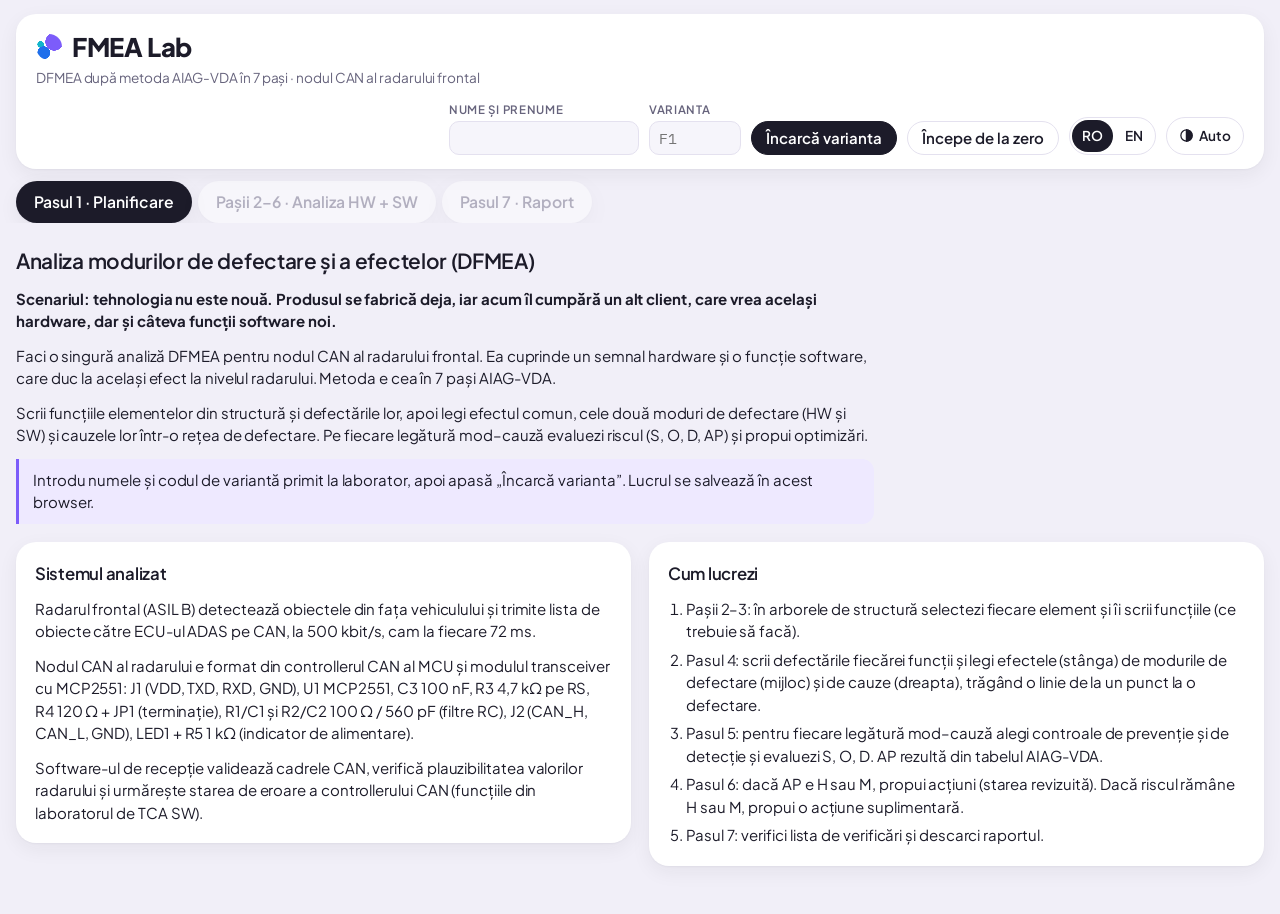
==== commit 7b73184d: "FMEA: one analysis with a common effect (1 effect, HW mode + SW mode, one design cause each) Shorter" ====
--- a/docs/fmea/index.html
+++ b/docs/fmea/index.html
@@ -143,8 +143,12 @@
 .net svg.links g.del:hover text { fill: var(--bad); }
 .col { display: flex; flex-direction: column; gap: 10px; min-width: 0; position: relative; z-index: 1; }
 .colhead { border-bottom: 2px solid var(--line); padding-bottom: 6px; }
+.cfilt { display: flex; flex-wrap: wrap; align-items: center; gap: 6px; margin-top: 6px; }
+.cfilt select { font-size: 0.8rem; padding: 2px 4px; max-width: 100%; }
 .grp { display: flex; flex-direction: column; gap: 6px; }
 .grp .el { font-family: var(--font-display); font-weight: 600; font-size: 0.9rem; }
+.grp + .grp { margin-top: 10px; padding-top: 10px; border-top: 1px dashed var(--line); }
+.grp .el .dom { display: inline-block; font-size: 0.7rem; letter-spacing: .04em; padding: 1px 5px; border-radius: 4px; border: 1px solid var(--line); color: var(--muted); margin-right: 4px; vertical-align: 1px; }
 .grp .fn { color: var(--fn); font-size: 0.84rem; font-weight: 500; overflow-wrap: anywhere; }
 .fcard { position: relative; border: 1px dashed var(--line); border-radius: var(--radius); background: var(--surface); padding: 6px 8px; display: flex; flex-direction: column; gap: 4px; }
 .fcard.mode { border-style: solid; }
@@ -279,6 +283,7 @@
 <script src="../shared/aiag.js"></script>
 <script src="../report-config.js"></script>
 <script src="../report-send.js"></script>
+<script src="../shared/pdf.js"></script>
 <script>
 "use strict";
 /* ================================================================ case study data */
@@ -649,12 +654,17 @@
 const SW_L3 = [["C1", L("Cerințele software (SWR)", "Software requirements (SWR)")], ["C2", L("Constante și parametri (#define)", "Constants and parameters (#define)")],
   ["C3", L("Logica de decizie (condiții, operatori)", "Decision logic (conditions, operators)")], ["C4", L("Tipuri de date și domenii de valori", "Data types and value ranges")],
   ["C5", L("Interfața (apeluri, valori returnate)", "Interface (calls, return values)")]];
-function elements(kind) {
+/* one analysis since 22.11.2026: N1 radar; N2 the HW signal and the SW function; N3 the HW design and the SW design.
+   Each N2 / N3 element has a domain (hw / sw) that picks its suggestions, culprits, controls and context. */
+function elements() {
   const v = VARIANTS[S.variant];
-  const l2 = kind === "hw" ? HW_SIGNALS[v.hw].name : L("Funcția " + SW_FUNCS[v.sw].fn + "()" + (v.sig ? " · " + SW_SIG[v.sig].lbl.ro : ""), "Function " + SW_FUNCS[v.sw].fn + "()" + (v.sig ? " · " + SW_SIG[v.sig].lbl.en : ""));
-  const l3 = (kind === "hw" ? HW_N3 : SW_N3).map((x) => ({ id: x[0], lvl: 3, name: x[1] }));
-  return [{ id: "L1", lvl: 1, name: L1_NAME }, { id: "L2", lvl: 2, name: l2 }].concat(l3);
-}
+  const sw = L("Funcția " + SW_FUNCS[v.sw].fn + "()" + (v.sig ? " · " + SW_SIG[v.sig].lbl.ro : ""), "Function " + SW_FUNCS[v.sw].fn + "()" + (v.sig ? " · " + SW_SIG[v.sig].lbl.en : ""));
+  return [{ id: "L1", lvl: 1, dom: "", name: L1_NAME }, { id: "L2H", lvl: 2, dom: "hw", name: HW_SIGNALS[v.hw].name }, { id: "N3H", lvl: 3, dom: "hw", name: HW_N3[0][1] },
+    { id: "L2S", lvl: 2, dom: "sw", name: sw }, { id: "N3S", lvl: 3, dom: "sw", name: SW_N3[0][1] }];
+}
+const elById = (id) => elements().find((e) => e.id === id);
+/* key of the suggestion pool of an element: functions L1 / L2:hw / L2:sw / L3:hw / L3:sw; failures eff / mode:hw / mode:sw / cause:hw / cause:sw */
+const poolKey = (what, e) => (what === "fn" ? (e.lvl === 1 ? "L1" : "L" + e.lvl + ":" + e.dom) : e.lvl === 1 ? "eff" : (e.lvl === 2 ? "mode:" : "cause:") + e.dom);
 
 /* rating tables: AIAG-VDA DFMEA S (D1), O (D2), D (D3) and AP, from ../shared/aiag.js */
 const AP = AIAG.AP;
@@ -714,7 +724,21 @@
    is first opened) is made before the student has seen any completeness feedback other than the Checks list.
    CAN (variant F4) has no HW distractors: every other signal of the transceiver is a plausible effect or cause there. */
 const DISTRACT = { hw: { TXD: "TERM", RXD: "TERM", VDD: "TERM", CAN: "", RS: "TERM", TERM: "TXD", FILT: "TXD" }, sw: { F1: "F3", F2: "F3", F3: "F1", INT: "F1" } };
-const distractFrom = (kind) => DISTRACT[kind][kind === "hw" ? V().hw : V().sw];
+/* cause suggestions narrowed by a filter: HW by design step or by the signal's components (the one selected on the
+   board, if any), SW by category or the function-specific causes */
+const CAUSE_CATS = { hw: ["comp", "choice", "dim", "spec", "sch", "lay"], sw: ["fn", "req", "const", "logic", "types", "iface"] };
+const CAUSE_SLICE = { hw: { choice: [0, 4], dim: [4, 8], spec: [8, 12], sch: [12, 16], lay: [16, 20] },
+                      sw: { req: [0, 4], const: [4, 7], logic: [7, 11], types: [11, 14], iface: [14, 18] } };
+function causePool(kind, cat, dom) {
+  const v = V(); const A = S.an; let a;
+  if (!cat || cat === "all") return levelPool(kind, "fail", "cause:" + dom);
+  if (dom === "hw" && cat === "comp") {
+    const comps = HW_COMP[v.hw]; const one = A.selComp ? comps.find((c) => c.ref === A.selComp) : null;
+    a = []; (one ? [one] : comps).forEach((c) => { a = a.concat(c.fc); });
+  } else if (dom === "sw" && cat === "fn") a = SW_FN_FC[v.sw] || [];
+  else { const r = CAUSE_SLICE[dom][cat]; if (!r) return levelPool(kind, "fail", "cause:" + dom); a = (dom === "hw" ? HW_CAT_FC : SW_CAT_FC).slice(r[0], r[1]); }
+  const seen = new Set(); return a.map((x) => tr(x)).filter((x) => x && !seen.has(x) && seen.add(x)).sort((p, q) => p.localeCompare(q, LANG));
+}
 /* suggestions for one level only (fn: L1 / L2 / L3; fail: eff / mode / cause), so each input offers a short list */
 function levelPool(kind, what, lvl) {
   const out = []; sugIndex(kind, what).forEach((meta, k) => { if (meta.lvl === lvl) out.push(k); });
@@ -724,14 +748,14 @@
 function sugIndex(kind, what) {
   const v = V(); const m = new Map(); const put = (arr, lvl, dis) => (arr || []).forEach((x) => { const k = tr(x); if (k && !m.has(k)) m.set(k, { lvl: lvl, dis: !!dis }); });
   if (what === "fn") {
-    put(SUG_FN.L1.common.concat(SUG_FN.L1[kind]), "L1"); put(SUG_FN.L2[kind === "hw" ? v.hw : v.sw], "L2");
-    if (kind === "hw") { Object.keys(HW_CAT_FN).forEach((k) => put(HW_CAT_FN[k], "L3")); HW_COMP[v.hw].forEach((c) => put(c.fn, "L3")); }
-    else Object.keys(SUG_FN.L3.sw).forEach((k) => put(SUG_FN.L3.sw[k], "L3"));
-    put((SUG_FN.L2[distractFrom(kind)] || []).slice(0, 2), "L2", true);
+    put(SUG_FN.L1.common.concat(SUG_FN.L1.hw, SUG_FN.L1.sw), "L1"); put(SUG_FN.L2[v.hw], "L2:hw"); put(SUG_FN.L2[v.sw], "L2:sw");
+    Object.keys(HW_CAT_FN).forEach((k) => put(HW_CAT_FN[k], "L3:hw")); HW_COMP[v.hw].forEach((c) => put(c.fn, "L3:hw"));
+    Object.keys(SUG_FN.L3.sw).forEach((k) => put(SUG_FN.L3.sw[k], "L3:sw"));
+    put((SUG_FN.L2[DISTRACT.hw[v.hw]] || []).slice(0, 2), "L2:hw", true); put((SUG_FN.L2[DISTRACT.sw[v.sw]] || []).slice(0, 2), "L2:sw", true);
   } else {
-    put(SUG_EFFECT.common.concat(SUG_EFFECT[kind]), "eff"); put(SUG_MODE[kind === "hw" ? v.hw : v.sw], "mode");
-    if (kind === "hw") { put(HW_CAT_FC, "cause"); HW_COMP[v.hw].forEach((c) => put(c.fc, "cause")); } else { put(SW_CAT_FC, "cause"); put(SW_FN_FC[v.sw], "cause"); }
-    put((SUG_MODE[distractFrom(kind)] || []).slice(0, 2), "mode", true);
+    put(SUG_EFFECT.common.concat(SUG_EFFECT.hw, SUG_EFFECT.sw), "eff"); put(SUG_MODE[v.hw], "mode:hw"); put(SUG_MODE[v.sw], "mode:sw");
+    put(HW_CAT_FC, "cause:hw"); HW_COMP[v.hw].forEach((c) => put(c.fc, "cause:hw")); put(SW_CAT_FC, "cause:sw"); put(SW_FN_FC[v.sw], "cause:sw");
+    put((SUG_MODE[DISTRACT.hw[v.hw]] || []).slice(0, 2), "mode:hw", true); put((SUG_MODE[DISTRACT.sw[v.sw]] || []).slice(0, 2), "mode:sw", true);
   }
   return m;
 }
@@ -746,11 +770,10 @@
   return { src: "own" };
 }
 /* culprits a cause can name: HW = the components on the signal (and its PCB tracks); SW = the requirements, for category C1 */
-function culprits(kind, catId) {
-  const v = V();
-  if (kind === "hw") return HW_COMP[v.hw].map((c) => ({ id: c.ref || "PCB", name: tr(c.name) }));
-  if (catId === "C0" || catId === "C1") return SW_FUNCS[v.sw].reqs(v.sig).map((r) => ({ id: r[0], name: r[1] }));
-  return [];
+function culprits(kind, elId) {
+  const v = V(); const e = elById(elId); if (!e || e.lvl !== 3) return [];
+  if (e.dom === "hw") return HW_COMP[v.hw].map((c) => ({ id: c.ref || "PCB", name: tr(c.name) }));
+  return SW_FUNCS[v.sw].reqs(v.sig).map((r) => ({ id: r[0], name: r[1] }));
 }
 /* failure suggestions for the effect level (radar) and the mode level (signal / function) */
 const SUG_EFFECT = {
@@ -835,8 +858,8 @@
     badVariant: "Codul de variantă nu există. Folosește codul primit la laborator (de exemplu F2).", variantLoaded: "Varianta {v} a fost încărcată.",
     introTitle: "Analiza modurilor de defectare și a efectelor (DFMEA)",
     introScen: "Scenariul: tehnologia nu este nouă. Produsul se fabrică deja, iar acum îl cumpără un alt client, care vrea același hardware, dar și câteva funcții software noi.",
-    introP1: "Faci două analize DFMEA pentru nodul CAN al radarului frontal: una pentru un semnal hardware și una pentru o funcție software. Metoda e aceeași pentru amândouă: cei 7 pași AIAG-VDA.",
-    introP2: "La fiecare analiză scrii funcțiile elementelor din structură și defectările lor, apoi legi efectul, modul de defectare și cauza într-o rețea de defectare. Pe fiecare legătură mod–cauză evaluezi riscul (S, O, D, AP) și propui optimizări.",
+    introP1: "Faci o singură analiză DFMEA pentru nodul CAN al radarului frontal. Ea cuprinde un semnal hardware și o funcție software, care duc la același efect la nivelul radarului. Metoda e cea în 7 pași AIAG-VDA.",
+    introP2: "Scrii funcțiile elementelor din structură și defectările lor, apoi legi efectul comun, cele două moduri de defectare (HW și SW) și cauzele lor într-o rețea de defectare. Pe fiecare legătură mod–cauză evaluezi riscul (S, O, D, AP) și propui optimizări.",
     introP3: "Introdu numele și codul de variantă primit la laborator, apoi apasă „Încarcă varianta”. Lucrul se salvează în acest browser.",
     sysTitle: "Sistemul analizat",
     sys: ["Radarul frontal (ASIL B) detectează obiectele din fața vehiculului și trimite lista de obiecte către ECU-ul ADAS pe CAN, la 500 kbit/s, cam la fiecare 72 ms.",
@@ -846,7 +869,7 @@
     vIntent: "DFMEA pentru semnalul HW „{hw}” și funcția SW „{sw}” ale nodului CAN. Nu intră în analiză: restul radarului, vehiculul și procesul de fabricație (acela e subiect de PFMEA).",
     vTiming: "Faza de design: după schemă și cod, înainte de validarea designului și de lansarea în producție.",
     vTeam: "{name} (analist FMEA). Roluri pe care le reprezinți: proiectant HW, dezvoltator SW, inginer de test și validare, inginer de siguranță funcțională.",
-    vTask: "Pașii 2–6 pentru fiecare analiză; pasul 7 este raportul generat de aplicație.",
+    vTask: "Pașii 2–6 într-o singură analiză: un efect comun, un mod HW și un mod SW, fiecare cu cauza lui; pasul 7 este raportul generat de aplicație.",
     vTools: "Această aplicație, schema și layout-ul modulului, datasheet-ul MCP2551, codul și cerințele software, tabelele AIAG-VDA (S, O, D, AP).",
     youGet: "Varianta ta", hwAnalysis: "Analiza HW", swAnalysis: "Analiza SW",
     howTitle: "Cum lucrezi",
@@ -854,10 +877,12 @@
       "Pasul 5: pentru fiecare legătură mod–cauză alegi controale de prevenție și de detecție și evaluezi S, O, D. AP rezultă din tabelul AIAG-VDA.", "Pasul 6: dacă AP e H sau M, propui acțiuni (starea revizuită). Dacă riscul rămâne H sau M, propui o acțiune suplimentară.",
       "Pasul 7: verifici lista de verificări și descarci raportul."],
     st23: "Structură și funcții", st4: "Rețeaua de defectare", st56: "Risc și optimizare",
-    structTree: "Arborele de structură", lvl1: "Nivel efect", lvl2: "Nivel mod (element analizat)", lvl3: "Nivel cauză",
+    structTree: "Arborele de structură", lvl1: "Nivel efect", lvl2: "Nivel mod (elementele analizate)", lvl3: "Nivel cauză",
     fnOf: "Funcțiile elementului", fnHint: "Scrie o funcție: verb + obiect + condiție măsurabilă. Fiecare element are o singură funcție.", fnOne: "Elementul are funcția lui (una singură pe element). O poți modifica (✎) sau șterge (×) ca să alegi alta.", fnPh: "alege din listă sau scrie (ex.: Asigură ... în limitele ...)", add: "Adaugă", noFn: "Încă nu ai adăugat funcții pentru acest element.",
     context: "Date de intrare", path: "Traseul semnalului", hwReqs: "Cerințe și date din datasheet", swReqs: "Cerințe software", code: "Codul",
     netHelp: "Scrie defectările sub fiecare funcție (cu roșu). Leagă: trage de la punctul unei defectări până pe o defectare din coloana vecină. Alternativ: dă clic pe un mod din mijloc, apoi pe „leagă” la efecte sau cauze. Ștergi o legătură cu × de pe linie.",
+    cfLabel: "Sugestii de cauze:", cf_all: "toate", cf_comp: "componentele semnalului", cf_compOne: "componenta {r} (selectată pe placă)", cf_choice: "alegerea componentei", cf_dim: "dimensionare", cf_spec: "specificația semnalului", cf_sch: "schemă", cf_lay: "layout",
+    cf_fn: "specifice funcției", cf_req: "cerințe", cf_const: "constante", cf_logic: "logica de decizie", cf_types: "tipuri de date", cf_iface: "interfață",
     colEff: "Efecte", colMode: "Moduri de defectare", colCause: "Cauze", failPh: "defectare nouă…", failPhSug: "alege din listă sau scrie…", noFns: "Adaugă întâi funcții la pasul 2–3.",
     sev: "S", smax: "S max", link: "leagă", unlink: "dezleagă", del: "Șterge", edit: "Modifică textul (Enter salvează, Esc renunță)",
     riskHelp: "Fiecare legătură mod–cauză are o evaluare. S vine din efectele legate de mod (maximul). O se evaluează pe cauză, cu prevenția existentă; D pe detecția existentă.",
@@ -875,34 +900,23 @@
     c_noO: "„{m} ← {c}”: lipsește O.", c_noD: "„{m} ← {c}”: lipsește D.", c_noPC: "„{m} ← {c}”: nu are control de prevenție.", c_noDC: "„{m} ← {c}”: nu are control de detecție.",
     c_oNoP: "„{m} ← {c}”: O nou e mai mic decât O, dar nicio acțiune de prevenție (P) nu e finalizată. O scade doar după o acțiune P finalizată.", c_dNoD: "„{m} ← {c}”: D nou e mai mic decât D, dar nicio acțiune de detecție (D) nu e finalizată cu PASS.", c_doneFuture: "„{m} ← {c}”: acțiunea „{a}” e marcată finalizată, dar termenul e în viitor.", c_dcNone: "„{m} ← {c}”: fără control de detecție, D este 10.", c_noRev: "„{m} ← {c}”: AP {ap}; lipsesc acțiunile din starea revizuită.", c_revOD: "„{m} ← {c}”: completează O nou și D nou în starea revizuită.", c_noResult: "„{m} ← {c}”: acțiunea „{a}” e finalizată, dar nu are rezultat (PASS / FAIL).", c_failAct: "„{m} ← {c}”: o acțiune a ieșit FAIL; defectul e confirmat. Adaugă după ea o acțiune corectivă de design (P) și reevaluează O nou și D nou.", c_actInc: "„{m} ← {c}”: o acțiune nu are text, responsabil sau termen.",
     c_noExtra: "„{m} ← {c}”: după revizie AP {ap}; propune o acțiune suplimentară.", c_extraD: "„{m} ← {c}”: acțiunea suplimentară de tip D nu are D estimat.", c_noResid: "„{m} ← {c}”: riscul rămâne {ap}; justifică riscul rezidual.",
-    reportTitle: "Raport DFMEA", download: "Descarcă raportul (.html)", copy: "Copiază textul raportului", copied: "Textul raportului a fost copiat.", copyFail: "Copierea nu a mers. Selectează textul de mai jos și copiază-l manual.",
+    reportTitle: "Raport DFMEA", download: "Descarcă raportul (PDF)", pdfMaking: "Se generează PDF-ul…", pdfFail: "PDF-ul nu a putut fi generat; s-a descărcat raportul .html.", copy: "Copiază textul raportului", copied: "Textul raportului a fost copiat.", copyFail: "Copierea nu a mers. Selectează textul de mai jos și copiază-l manual.",
     reportHint: "Descarcă raportul și predă-l conform indicațiilor de la laborator.", student: "Student", generated: "Generat", structure: "Structură și funcții", netR: "Rețeaua de defectare", form: "Formularul DFMEA",
     matrix: "Matricea de risc (număr de legături mod–cauză: inițial / final)", sumR: "Rezumat AP", initial: "inițial", final: "final", fe: "Efect (FE)", fm: "Mod (FM)", fc: "Cauză (FC)",
-    revActs: "Acțiuni (revizie)", apFinal: "AP final", none: "–", conclusion: "Concluzii (apar în raport)", cDec: "Deciziile principale și de ce (S, O, D, AP)", cAct: "Acțiunile propuse și efectul lor asupra AP", cLim: "Limitele analizei: ce nu acoperă analiza sau testele",
+    revActs: "Acțiuni (revizie)", apFinal: "AP final", none: "–", conclusion: "Concluzia (apare în raport)", cFree: "Concluzie (opțional): ce ai reținut din analiză",
     boardT: "Placa și schema", top: "TOP", bottom: "BOTTOM", schematic: "Schemă",
     boardHint: "Net-urile semnalului analizat sunt evidențiate, componentele lui sunt în prim-plan. Dă clic pe o componentă ca s-o evidențiezi; la pasul 4 o alegi ca vinovată direct pe cauză.",
     notInSig: "{r} nu face parte din semnalul analizat.", selected: "Selectat: {r}.",
-    demoNote: "F0 este varianta demo: o facem împreună la laborator, pe filtrele RC de pe CANH / CANL (HW) și pe verificarea de plauzibilitate a unghiului azimut (SW). Acasă lucrezi pe varianta primită (F1–F6).",
+    demoNote: "F0 este varianta demo: o facem împreună la laborator, pe filtrele RC de pe CANH / CANL (HW) și pe verificarea de plauzibilitate a unghiului azimut (SW), cu un efect comun. Acasă lucrezi pe varianta primită (F1–F6).",
     ctxTitle: "Context",
-    ctxHw: "Ești în echipa de design a nodului CAN. Analizezi semnalul din varianta ta: nivelul efect (N1) e radarul, nivelul mod (N2) e semnalul, iar nivelul cauză (N3) e designul hardware al semnalului: alegerea și dimensionarea componentelor, schema și layout-ul. Fiecare element are o singură funcție. La fiecare cauză alegi din listă componenta vinovată (cele de pe semnal, evidențiate pe placă și în schemă). Defectele de fabricație ale acelorași componente (lipituri, componentă lipsă sau inversată) țin de PFMEA și de laboratorul TCA HW.",
-    ctxSw: "Ești în echipa de design a nodului CAN. Analizezi funcția software din varianta ta: nivelul efect (N1) e radarul, nivelul mod (N2) e funcția, iar nivelul cauză (N3) e designul software al funcției: cerințe, constante, logică, tipuri de date, interfață. Fiecare element are o singură funcție. La fiecare cauză poți alege din listă cerința de care se leagă.",
     howStep: "Cum se face",
-    how_s23: ["Selectează N1 (radarul) și scrie funcția lui la nivel de vehicul: ce primește ECU-ul ADAS de la radar.", "Selectează N2 și scrie funcția elementului analizat, pornind de la cerințele din dreapta.",
-      "Selectează N3 (designul software al funcției) și scrie funcția lui: ce trebuie să asigure designul (cerințe, constante, logică, tipuri de date, interfață). Fiecare element are o singură funcție. Lista de sugestii arată doar funcțiile potrivite nivelului selectat.", "O funcție bună are verb + obiect + condiție măsurabilă (ex.: Asigură 120 Ω ±1 % între CANH și CANL)."],
-    how_s4: ["La N1 scrii efectele: pierderea sau degradarea funcțiilor radarului. Dai S fiecărui efect din tabelul D1.", "La N2 scrii modurile de defectare: negarea funcțiilor (lipsă, parțial, intermitent, nedorit, în afara limitelor).",
-      "La N3 scrii cauzele: de ce nu asigură designul funcția. Pe fiecare cauză poți alege din listă cerința de care se leagă.", "Legi fiecare mod de cel puțin un efect și o cauză. S max al modului vine din efectele legate."],
-    how_s23_hw: ["Selectează N1 (radarul) și scrie funcția lui la nivel de vehicul: ce primește ECU-ul ADAS de la radar.", "Selectează N2 (semnalul) și scrie funcția lui, pornind de la cerințele din dreapta.",
-      "Selectează N3 (designul hardware al semnalului) și scrie funcția lui: ce trebuie să asigure designul pentru componentele semnalului. Fiecare element are o singură funcție. Lista de sugestii arată doar funcțiile potrivite nivelului selectat.", "O funcție bună are verb + obiect + condiție măsurabilă (ex.: Asigură 120 Ω ±1 % între CANH și CANL)."],
-    how_s4_hw: ["La N1 scrii efectele: pierderea sau degradarea funcției radarului. Dai S fiecărui efect din tabelul D1.", "La N2 scrii modurile de defectare: negarea funcției semnalului (lipsă, parțial, intermitent, nedorit, în afara limitelor).",
-      "La N3 scrii cauzele: de ce nu asigură designul funcția (alegere, dimensionare, schemă, layout). Pe fiecare cauză alegi din listă componenta vinovată.", "Legi fiecare mod de cel puțin un efect și o cauză. S max al modului vine din efectele legate."],
+    how_s23: ["Selectează N1 (radarul) și scrie funcția lui la nivel de vehicul: ce primește ECU-ul ADAS de la radar.", "Selectează pe rând cele două elemente de la N2, semnalul HW și funcția SW, și scrie funcția fiecăruia, pornind de la cerințele din dreapta.", "Selectează pe rând cele două elemente de la N3, designul hardware al semnalului și designul software al funcției, și scrie ce trebuie să asigure fiecare. Fiecare element are o singură funcție. Lista de sugestii arată doar funcțiile potrivite elementului selectat.", "O funcție bună are verb + obiect + condiție măsurabilă (ex.: Asigură 120 Ω ±1 % între CANH și CANL)."],
+    how_s4: ["La N1 scrii un singur efect: pierderea sau degradarea unei funcții a radarului, la care duc ambele moduri. Îi dai S din tabelul D1.", "La N2 scrii un mod de defectare pentru semnalul HW și unul pentru funcția SW: negarea funcției (lipsă, parțial, intermitent, nedorit, în afara limitelor).", "La N3 scrii câte o cauză: în designul HW pentru modul HW (alegi și componenta vinovată), în designul SW pentru modul SW (poți alege cerința de care se leagă).", "Legi ambele moduri de același efect și fiecare mod de cauza lui. S max al modurilor vine din efect, deci e același la amândouă.", "Lista de cauze se poate restrânge din „Sugestii de cauze”: la HW pe componente sau pe pasul de design (alegere, dimensionare, specificație, schemă, layout), la SW pe cauzele specifice funcției, cerințe, constante, logică, tipuri de date sau interfață."],
     how_s56: ["Pentru fiecare legătură mod–cauză adaugi prevenția existentă (ce împiedică apariția cauzei) și alegi O din tabelul D2.", "Adaugi detecția existentă (testul sau analiza care găsește cauza sau modul înainte de lansare) și alegi D din tabelul D3.",
       "AP rezultă din S, O și D. La H și M propui acțiuni cu responsabil și termen, apoi evaluezi O nou și D nou.", "Dacă o acțiune iese FAIL, defectul e confirmat: adaugi o acțiune corectivă de design (P) și reevaluezi O și D. Dacă riscul rămâne H sau M, propui o acțiune suplimentară (P scade O, D scade D) și justifici riscul rezidual."],
-    demo_s23: "Demo F0: la N3: „Asigură componente alese, dimensionate, conectate și plasate corect pentru semnalul analizat”. La N2: „Atenuează perturbațiile de înaltă frecvență de pe CANH și CANL (EMC)”.",
-    demo_s4: "Demo F0: efect „Emisii electromagnetice peste limitele reglementate (EMC)”, S 9 (neconformitate cu reglementările); mod „Asimetrie între filtrele de pe CANH și CANL”; cauză la N3: „Toleranță prea mare pentru funcție”, vinovat C2.",
-    demo_s56: "Demo F0: prevenție „Calculul filtrului RC” și „Componente din lista aprobată”; detecție „Verificarea BOM față de schemă” și „Test EMC”. Pentru D, gândește-te când se face testul față de lansare și ce găsește (tabelul D3).",
-    demoSw_s23: "Demo F0 (SW): la N2, funcția „Respinge valorile din afara domeniului [MIN, MAX]” pentru unghiul azimut (±60,0°). La N3: „Asigură cerințe, constante, logică, tipuri de date și interfață corecte pentru funcția analizată”.",
-    demoSw_s4: "Demo F0 (SW): efect la N1 „Un obiect real nu e raportat (detecție ratată, frânare lipsă)”, S 8 (pierderea funcției principale, la nivel de senzor); mod la N2 „Respinge o valoare validă”; cauză la N3: „Unitate de măsură greșită a constantei” (SENSOR_MAX scris în grade, 60, în loc de 600 în unități de 0,1°, deci obiectele de peste 6° sunt respinse).",
-    demoSw_s56: "Demo F0 (SW): prevenție „Review de cod față de specificația senzorului”, O 4; detecție „Testare pe cerințe (requirements-based)” și „Teste la limite (boundary values)”, D 3, deci AP M. Acțiune de tip P: „Constante generate automat din specificația senzorului”, care coboară O (de exemplu la 2, AP L).",
+    demo_s23: "Demo F0: la N1 „Detectează obiectele din fața vehiculului (distanță, viteză relativă, poziție laterală)”. La N2 HW (filtrele RC): „Nu afectează comunicația la 500 kbit/s (fronturi, tensiune diferențială)”; la N2 SW: „Respinge valorile din afara domeniului [MIN, MAX]” pentru unghiul azimut (±60,0°). La N3 HW: „Asigură componente alese, dimensionate, conectate și plasate corect pentru semnalul analizat”; la N3 SW: „Asigură cerințe, constante, logică, tipuri de date și interfață corecte pentru funcția analizată”.",
+    demo_s4: "Demo F0: un singur efect la N1, „Un obiect real nu e raportat (detecție ratată, frânare lipsă)”, S 8 (pierderea funcției principale, la nivel de senzor), legat de ambele moduri. Mod HW: „Linia CAN încărcată prea mult (fronturi lente, erori de bit)”, cu cauza în designul HW „Capacitate C1 prea mare (fronturi CANH prea lente pentru 500 kbit/s)”, vinovat C1. Mod SW: „Respinge o valoare validă”, cu cauza în designul SW „Unitate de măsură greșită a constantei” (SENSOR_MAX scris în grade, 60, în loc de 600 în unități de 0,1°, deci obiectele de peste 6° sunt respinse).",
+    demo_s56: "Demo F0, HW: prevenție „Calculul filtrului RC (constantă de timp, încărcarea liniei)”; detecție „Măsurarea fronturilor CAN la 500 kbit/s” și „Test de conformitate CAN (ISO 11898-2)”. Pentru D, gândește-te când se face testul față de lansare și ce găsește (tabelul D3). SW: prevenție „Review de cod față de specificația senzorului”, O 4; detecție „Testare pe cerințe (requirements-based)” și „Teste la limite (boundary values)”, D 3, deci AP M. Acțiune de tip P: „Constante generate automat din specificația senzorului”, care coboară O (de exemplu la 2, AP L).",
     provTitle: "De unde vin valorile",
     prov: [["S", "Tabelul D1 (AIAG-VDA DFMEA), pe efectul de la nivelul vehiculului (N1). Modul preia S max din efectele legate de el."],
       ["O", "Tabelul D2, pe cauză, cu prevenția existentă: cât de nou e designul, câtă experiență există și cât de dovedite sunt controalele de prevenție."],
@@ -912,7 +926,6 @@
     tips: { S: "S se dă pe efectul de la nivelul vehiculului (N1), din tabelul D1.", smax: "Severitatea maximă dintre efectele legate de acest mod.",
       O: "O: cât de probabil apare cauza, ținând cont de prevenția existentă (tabelul D2).", D: "D: cât de bine găsește detecția existentă cauza sau modul înainte de lansare (tabelul D3).",
       AP: "AP rezultă din S, O și D (tabelul AP); nu se alege." },
-    c_noFnL3: "Niciun element de la nivelul cauză (N3) nu are funcții.",
     extraPhP: "schimbarea de design propusă (ce se modifică și cum se verifică)",
     oExp: "O estimat",
     xTypeD: "D · test nou",
@@ -921,13 +934,21 @@
     addCorr: "+ acțiune corectivă (P)",
     culHw: "vinovat:",
     culSw: "cerința:",
-    limNote: "Simplificare de laborator: alege o singură funcție pe element, cel mult {modes} moduri de defectare, {effects} efecte și {causes} cauze pe mod. În industrie, analiza acoperă toate funcțiile și toate defectările; aici urmărim cum le evaluezi, nu o analiză completă.",
+    limNote: "Simplificare de laborator: o singură funcție pe element, un singur efect la N1, comun ambelor moduri, un mod de defectare HW și unul SW la N2 și o singură cauză pe mod. În industrie, analiza acoperă toate funcțiile și toate defectările; aici urmărim cum le evaluezi, nu o analiză completă.",
     c_extraO: "„{m} ← {c}”: acțiunea suplimentară de tip P nu are O estimat.",
     c_manyFn: "„{el}”: are {n} funcții. Păstrează una singură pe element.",
     c_manyModes: "Ai {n} moduri de defectare. În laborator lucrezi cu cel mult {max}.",
     c_manyEff: "„{m}”: are {n} efecte legate. În laborator, cel mult {max}.",
     c_manyCause: "„{m}”: are {n} cauze legate. În laborator, cel mult {max}.",
-    c_noComp: "„{c}”: alege componenta vinovată."
+    c_noComp: "„{c}”: alege componenta vinovată.",
+    anTab: "Pașii 2–6 · Analiza HW + SW",
+    anTitle: "Analiza DFMEA",
+    ctxAn: "Ești în echipa de design a nodului CAN. Faci o singură analiză pentru varianta ta. Nivelul efect (N1) e radarul. La nivelul mod (N2) sunt două elemente: semnalul HW și funcția SW. La nivelul cauză (N3) sunt designul hardware al semnalului (alegerea și dimensionarea componentelor, schema, layout-ul) și designul software al funcției (cerințe, constante, logică, tipuri de date, interfață). Cauza modului HW e în designul HW, cauza modului SW e în designul SW. La cauza HW alegi componenta vinovată (de pe semnal, evidențiată pe placă și în schemă); la cauza SW poți alege cerința de care se leagă. Defectele de fabricație ale componentelor (lipituri, componentă lipsă sau inversată) țin de PFMEA și de laboratorul TCA HW.",
+    c_noModeDom: "„{el}”: lipsește modul de defectare.",
+    c_manyModesDom: "„{el}”: are {n} moduri de defectare. În laborator lucrezi cu unul singur.",
+    c_manyEffAll: "Ai {n} efecte la N1. În laborator lucrezi cu un singur efect, comun ambelor moduri.",
+    c_noCommon: "Modul HW și modul SW nu sunt legate de același efect de la N1.",
+    c_causeDom: "„{m}”: cauza „{c}” nu e din designul potrivit. Modul HW are cauza în designul HW, modul SW în designul SW."
   },
   en: {
     subtitle: "DFMEA with the 7-step AIAG-VDA method · CAN node of the front radar",
@@ -936,8 +957,8 @@
     badVariant: "This variant code does not exist. Use the code you received in the lab (for example F2).", variantLoaded: "Variant {v} loaded.",
     introTitle: "Failure mode and effects analysis (DFMEA)",
     introScen: "Scenario: the technology is not new. The product is already in production, and now another customer buys it: the same hardware, plus a few new software functions.",
-    introP1: "You perform two DFMEAs for the CAN node of the front radar: one for a hardware signal and one for a software function. The method is the same for both: the 7 AIAG-VDA steps.",
-    introP2: "In each analysis you write the functions of the structure elements and their failures, then link effect, failure mode and cause in a failure net. On every mode–cause link you rate the risk (S, O, D, AP) and propose optimizations.",
+    introP1: "You perform a single DFMEA for the CAN node of the front radar. It covers a hardware signal and a software function that lead to the same effect at radar level. The method is the 7-step AIAG-VDA one.",
+    introP2: "You write the functions of the structure elements and their failures, then link the common effect, the two failure modes (HW and SW) and their causes in a failure net. On every mode–cause link you rate the risk (S, O, D, AP) and propose optimizations.",
     introP3: "Enter your name and the variant code you received in the lab, then press “Load variant”. Your work is saved in this browser.",
     sysTitle: "System under analysis",
     sys: ["The front radar (ASIL B) detects the objects in front of the vehicle and sends the object list to the ADAS ECU over CAN at 500 kbit/s, about every 72 ms.",
@@ -947,7 +968,7 @@
     vIntent: "DFMEA for the HW signal “{hw}” and the SW function “{sw}” of the CAN node. Out of scope: the rest of the radar, the vehicle and the manufacturing process (that is a PFMEA topic).",
     vTiming: "Design phase: after schematic and code, before design validation and production release.",
     vTeam: "{name} (FMEA analyst). Roles you represent: HW designer, SW developer, test and validation engineer, functional safety engineer.",
-    vTask: "Steps 2–6 for each analysis; step 7 is the report generated by the app.",
+    vTask: "Steps 2–6 in a single analysis: one common effect, one HW mode and one SW mode, each with its cause; step 7 is the report generated by the app.",
     vTools: "This app, the module schematic and layout, the MCP2551 datasheet, the software code and requirements, the AIAG-VDA tables (S, O, D, AP).",
     youGet: "Your variant", hwAnalysis: "HW analysis", swAnalysis: "SW analysis",
     howTitle: "How to work",
@@ -955,10 +976,12 @@
       "Step 5: for every mode–cause link choose prevention and detection controls and rate S, O, D. The AP follows from the AIAG-VDA table.", "Step 6: if the AP is H or M, propose actions (revised state). If the risk is still H or M, propose an additional action.",
       "Step 7: review the checks and download the report."],
     st23: "Structure and functions", st4: "Failure net", st56: "Risk and optimization",
-    structTree: "Structure tree", lvl1: "Effect level", lvl2: "Mode level (element analysed)", lvl3: "Cause level",
+    structTree: "Structure tree", lvl1: "Effect level", lvl2: "Mode level (the elements analysed)", lvl3: "Cause level",
     fnOf: "Functions of the element", fnHint: "Write a function: verb + object + measurable condition. Each element has one function.", fnOne: "The element has its function (one per element). You can edit it (✎) or delete it (×) to choose another.", fnPh: "choose from the list or type (e.g.: Ensures ... within ...)", add: "Add", noFn: "No functions added for this element yet.",
     context: "Inputs", path: "Signal path", hwReqs: "Requirements and datasheet data", swReqs: "Software requirements", code: "Code",
     netHelp: "Write the failures under each function (in red). To link, drag from the dot of a failure onto a failure in the neighbouring column. Alternatively click a mode in the middle, then “link” on effects or causes. Remove a link with the × on the line.",
+    cfLabel: "Cause suggestions:", cf_all: "all", cf_comp: "the signal's components", cf_compOne: "component {r} (selected on the board)", cf_choice: "component choice", cf_dim: "dimensioning", cf_spec: "signal specification", cf_sch: "schematic", cf_lay: "layout",
+    cf_fn: "specific to the function", cf_req: "requirements", cf_const: "constants", cf_logic: "decision logic", cf_types: "data types", cf_iface: "interface",
     colEff: "Effects", colMode: "Failure modes", colCause: "Causes", failPh: "new failure…", failPhSug: "choose from the list or type…", noFns: "Add functions in step 2–3 first.",
     sev: "S", smax: "S max", link: "link", unlink: "unlink", del: "Delete", edit: "Edit the text (Enter saves, Esc cancels)",
     riskHelp: "Every mode–cause link gets a rating. S comes from the effects linked to the mode (the maximum). O is rated on the cause with the existing prevention; D on the existing detection.",
@@ -976,34 +999,23 @@
     c_noO: "“{m} ← {c}”: O is missing.", c_noD: "“{m} ← {c}”: D is missing.", c_noPC: "“{m} ← {c}”: no prevention control.", c_noDC: "“{m} ← {c}”: no detection control.",
     c_oNoP: "“{m} ← {c}”: the new O is lower than O, but no prevention (P) action is completed. O drops only after a completed P action.", c_dNoD: "“{m} ← {c}”: the new D is lower than D, but no detection (D) action is completed with PASS.", c_doneFuture: "“{m} ← {c}”: action “{a}” is marked completed, but its due date is in the future.", c_dcNone: "“{m} ← {c}”: with no detection control, D is 10.", c_noRev: "“{m} ← {c}”: AP {ap}; the revised state has no actions.", c_revOD: "“{m} ← {c}”: fill in the new O and new D in the revised state.", c_noResult: "“{m} ← {c}”: action “{a}” is completed but has no result (PASS / FAIL).", c_failAct: "“{m} ← {c}”: an action FAILED; the defect is confirmed. Add a corrective design action (P) after it and re-rate the new O and new D.", c_actInc: "“{m} ← {c}”: an action has no text, responsible or due date.",
     c_noExtra: "“{m} ← {c}”: after the revision AP {ap}; propose an additional action.", c_extraD: "“{m} ← {c}”: the additional D action has no expected D.", c_noResid: "“{m} ← {c}”: the risk stays {ap}; justify the residual risk.",
-    reportTitle: "DFMEA report", download: "Download report (.html)", copy: "Copy report text", copied: "Report text copied.", copyFail: "Copy did not work. Select the text below and copy it manually.",
+    reportTitle: "DFMEA report", download: "Download report (PDF)", pdfMaking: "Making the PDF…", pdfFail: "The PDF could not be made; the .html report was downloaded instead.", copy: "Copy report text", copied: "Report text copied.", copyFail: "Copy did not work. Select the text below and copy it manually.",
     reportHint: "Download the report and hand it in as instructed in the lab.", student: "Student", generated: "Generated", structure: "Structure and functions", netR: "Failure net", form: "DFMEA form",
     matrix: "Risk matrix (number of mode–cause links: initial / final)", sumR: "AP summary", initial: "initial", final: "final", fe: "Effect (FE)", fm: "Mode (FM)", fc: "Cause (FC)",
-    revActs: "Actions (revision)", apFinal: "Final AP", none: "–", conclusion: "Conclusions (included in the report)", cDec: "The main decisions and why (S, O, D, AP)", cAct: "The proposed actions and their effect on AP", cLim: "Limits of the analysis: what the analysis or the tests do not cover",
+    revActs: "Actions (revision)", apFinal: "Final AP", none: "–", conclusion: "Conclusion (included in the report)", cFree: "Conclusion (optional): what you take away from the analysis",
     boardT: "Board and schematic", top: "TOP", bottom: "BOTTOM", schematic: "Schematic",
     boardHint: "The nets of the analysed signal are highlighted and its components are in focus. Click a component to highlight it; in step 4 you pick it as the culprit directly on the cause.",
     notInSig: "{r} is not part of the analysed signal.", selected: "Selected: {r}.",
-    demoNote: "F0 is the demo variant: we do it together in the lab, on the RC filters on CANH / CANL (HW) and on the plausibility check of the azimuth angle (SW). At home you work on the variant you received (F1–F6).",
+    demoNote: "F0 is the demo variant: we do it together in the lab, on the RC filters on CANH / CANL (HW) and on the plausibility check of the azimuth angle (SW), with a common effect. At home you work on the variant you received (F1–F6).",
     ctxTitle: "Context",
-    ctxHw: "You are in the design team of the CAN node. You analyse the signal of your variant: the effect level (N1) is the radar, the mode level (N2) is the signal, and the cause level (N3) is the hardware design of the signal: component selection and dimensioning, schematic and layout. Each element has one function. On each cause you pick the culprit component from the list (the ones on the signal, highlighted on the board and in the schematic). Manufacturing defects of the same components (solder joints, missing or reversed parts) belong to PFMEA and to the HW TCA lab.",
-    ctxSw: "You are in the design team of the CAN node. You analyse the software function of your variant: the effect level (N1) is the radar, the mode level (N2) is the function, and the cause level (N3) is the software design of the function: requirements, constants, logic, data types, interface. Each element has one function. On each cause you can pick from the list the requirement it relates to.",
     howStep: "How to do it",
-    how_s23: ["Select N1 (the radar) and write its vehicle-level function: what the ADAS ECU receives from the radar.", "Select N2 and write the function of the analysed element, starting from the requirements on the right.",
-      "Select N3 (the software design of the function) and write its function: what the design must ensure (requirements, constants, logic, data types, interface). Each element has one function. The suggestion list shows only the functions that fit the selected level.", "A good function has verb + object + measurable condition (e.g. Provides 120 Ω ±1 % between CANH and CANL)."],
-    how_s4: ["At N1 write the effects: loss or degradation of the radar functions. Rate each effect's S from table D1.", "At N2 write the failure modes: the negation of the functions (none, partial, intermittent, unintended, out of limits).",
-      "At N3 write the causes: why the design does not ensure the function. On each cause you can pick from the list the requirement it relates to.", "Link every mode to at least one effect and one cause. The mode's S max comes from the linked effects."],
-    how_s23_hw: ["Select N1 (the radar) and write its vehicle-level function: what the ADAS ECU receives from the radar.", "Select N2 (the signal) and write its function, starting from the requirements on the right.",
-      "Select N3 (the hardware design of the signal) and write its function: what the design must ensure for the signal's components. Each element has one function. The suggestion list shows only the functions that fit the selected level.", "A good function has verb + object + measurable condition (e.g. Provides 120 Ω ±1 % between CANH and CANL)."],
-    how_s4_hw: ["At N1 write the effects: loss or degradation of the radar function. Rate each effect's S from table D1.", "At N2 write the failure modes: the negation of the signal's function (none, partial, intermittent, unintended, out of limits).",
-      "At N3 write the causes: why the design does not ensure the function (selection, dimensioning, schematic, layout). On each cause pick the culprit component from the list.", "Link every mode to at least one effect and one cause. The mode's S max comes from the linked effects."],
+    how_s23: ["Select N1 (the radar) and write its vehicle-level function: what the ADAS ECU receives from the radar.", "Select in turn the two N2 elements, the HW signal and the SW function, and write the function of each, starting from the requirements on the right.", "Select in turn the two N3 elements, the hardware design of the signal and the software design of the function, and write what each must ensure. Each element has one function. The suggestion list shows only the functions that fit the selected element.", "A good function has verb + object + measurable condition (e.g. Provides 120 Ω ±1 % between CANH and CANL)."],
+    how_s4: ["At N1 write a single effect: the loss or degradation of a radar function that both modes lead to. Rate its S from table D1.", "At N2 write one failure mode for the HW signal and one for the SW function: the negation of the function (none, partial, intermittent, unintended, out of limits).", "At N3 write one cause each: in the HW design for the HW mode (also pick the culprit component), in the SW design for the SW mode (you can pick the requirement it relates to).", "Link both modes to the same effect and each mode to its cause. The modes' S max comes from the effect, so it is the same for both.", "The cause list can be narrowed with “Cause suggestions”: for HW by component or design step (choice, dimensioning, specification, schematic, layout), for SW by the function-specific causes, requirements, constants, logic, data types or interface."],
     how_s56: ["For every mode–cause link add the existing prevention (what keeps the cause from occurring) and choose O from table D2.", "Add the existing detection (the test or analysis that finds the cause or the mode before release) and choose D from table D3.",
       "The AP follows from S, O and D. For H and M propose actions with owner and due date, then rate the new O and new D.", "If an action FAILS, the defect is confirmed: add a corrective design action (P) and re-rate O and D. If the risk stays H or M, propose an additional action (P lowers O, D lowers D) and justify the residual risk."],
-    demo_s23: "Demo F0: at N3: “Ensures the components of the analysed signal are correctly chosen, dimensioned, connected and placed”. At N2: “Attenuates the high-frequency disturbances on CANH and CANL (EMC)”.",
-    demo_s4: "Demo F0: effect “Electromagnetic emissions above the regulated limits (EMC)”, S 9 (noncompliance with regulations); mode “Asymmetry between the CANH and CANL filters”; cause at N3: “Tolerance too wide for the function”, culprit C2.",
-    demo_s56: "Demo F0: prevention “RC filter calculation” and “Components from the approved list”; detection “BOM check against the schematic” and “EMC test”. For D, think about when the test runs relative to release and what it finds (table D3).",
-    demoSw_s23: "Demo F0 (SW): at N2, the function “Rejects values outside [MIN, MAX]” for the azimuth angle (±60.0°). At N3: “Ensures correct requirements, constants, logic, data types and interface for the analysed function”.",
-    demoSw_s4: "Demo F0 (SW): effect at N1 “A real object is not reported (missed detection, no braking)”, S 8 (loss of the main function, at sensor level); mode at N2 “Rejects a valid value”; cause at N3: “Wrong unit of the constant” (SENSOR_MAX written in degrees, 60, instead of 600 in 0.1° units, so objects beyond 6° are rejected).",
-    demoSw_s56: "Demo F0 (SW): prevention “Code review against the sensor specification”, O 4; detection “Requirements-based testing” and “Boundary value tests”, D 3, so AP M. Action of type P: “Constants generated automatically from the sensor specification”, which lowers O (e.g. to 2, AP L).",
+    demo_s23: "Demo F0: at N1 “Detects the objects in front of the vehicle (distance, relative velocity, lateral position)”. At N2 HW (the RC filters): “Does not affect communication at 500 kbit/s (edges, differential voltage)”; at N2 SW: “Rejects values outside [MIN, MAX]” for the azimuth angle (±60.0°). At N3 HW: “Ensures the components of the analysed signal are correctly chosen, dimensioned, connected and placed”; at N3 SW: “Ensures correct requirements, constants, logic, data types and interface for the analysed function”.",
+    demo_s4: "Demo F0: a single effect at N1, “A real object is not reported (missed detection, no braking)”, S 8 (loss of the main function, at sensor level), linked to both modes. HW mode: “CAN line loaded too much (slow edges, bit errors)”, with the cause in the HW design “C1 too large (CANH edges too slow for 500 kbit/s)”, culprit C1. SW mode: “Rejects a valid value”, with the cause in the SW design “Wrong unit of the constant” (SENSOR_MAX written in degrees, 60, instead of 600 in 0.1° units, so objects beyond 6° are rejected).",
+    demo_s56: "Demo F0, HW: prevention “RC filter calculation (time constant, line loading)”; detection “CAN edge measurement at 500 kbit/s” and “CAN conformance test (ISO 11898-2)”. For D, think about when the test runs relative to release and what it finds (table D3). SW: prevention “Code review against the sensor specification”, O 4; detection “Requirements-based testing” and “Boundary value tests”, D 3, so AP M. Action of type P: “Constants generated automatically from the sensor specification”, which lowers O (e.g. to 2, AP L).",
     provTitle: "Where the values come from",
     prov: [["S", "Table D1 (AIAG-VDA DFMEA), on the vehicle-level effect (N1). The mode takes the S max of its linked effects."],
       ["O", "Table D2, on the cause, with the existing prevention: how new the design is, how much experience exists and how proven the prevention controls are."],
@@ -1013,7 +1025,6 @@
     tips: { S: "S is rated on the vehicle-level effect (N1), from table D1.", smax: "The highest severity among the effects linked to this mode.",
       O: "O: how likely the cause is, given the existing prevention (table D2).", D: "D: how well the existing detection finds the cause or the mode before release (table D3).",
       AP: "The AP follows from S, O and D (AP table); it is not chosen." },
-    c_noFnL3: "No cause-level (N3) element has functions.",
     extraPhP: "proposed design change (what changes and how it is verified)",
     oExp: "Expected O",
     xTypeD: "D · new test",
@@ -1022,13 +1033,21 @@
     addCorr: "+ corrective action (P)",
     culHw: "culprit:",
     culSw: "requirement:",
-    limNote: "Lab simplification: pick a single function per element, at most {modes} failure modes, {effects} effects and {causes} causes per mode. In industry the analysis covers every function and every failure; here we look at how you rate them, not at a complete analysis.",
+    limNote: "Lab simplification: one function per element, a single effect at N1 shared by both modes, one HW and one SW failure mode at N2 and a single cause per mode. In industry the analysis covers every function and every failure; here we look at how you rate them, not at a complete analysis.",
     c_extraO: "“{m} ← {c}”: the additional P action has no expected O.",
     c_manyFn: "“{el}” has {n} functions. Keep only one per element.",
     c_manyModes: "You have {n} failure modes. In the lab you work with at most {max}.",
     c_manyEff: "“{m}” has {n} linked effects. In the lab, at most {max}.",
     c_manyCause: "“{m}” has {n} linked causes. In the lab, at most {max}.",
-    c_noComp: "“{c}”: pick the culprit component."
+    c_noComp: "“{c}”: pick the culprit component.",
+    anTab: "Steps 2–6 · HW + SW analysis",
+    anTitle: "DFMEA analysis",
+    ctxAn: "You are in the design team of the CAN node. You perform a single analysis for your variant. The effect level (N1) is the radar. The mode level (N2) has two elements: the HW signal and the SW function. The cause level (N3) has the hardware design of the signal (component selection and dimensioning, schematic, layout) and the software design of the function (requirements, constants, logic, data types, interface). The cause of the HW mode lies in the HW design, the cause of the SW mode in the SW design. On the HW cause you pick the culprit component (on the signal, highlighted on the board and in the schematic); on the SW cause you can pick the requirement it relates to. Manufacturing defects of the components (solder joints, missing or reversed parts) belong to PFMEA and to the HW TCA lab.",
+    c_noModeDom: "“{el}”: the failure mode is missing.",
+    c_manyModesDom: "“{el}” has {n} failure modes. In the lab you work with one.",
+    c_manyEffAll: "You have {n} effects at N1. In the lab you work with a single effect, shared by both modes.",
+    c_noCommon: "The HW mode and the SW mode are not linked to the same N1 effect.",
+    c_causeDom: "“{m}”: cause “{c}” is not in the right design. The HW mode has its cause in the HW design, the SW mode in the SW design."
   }
 };
 let LANG = "ro";
@@ -1037,10 +1056,10 @@
 const fmt = (s, o) => s.replace(/\{(\w+)\}/g, (m, k) => (o[k] !== undefined ? o[k] : m));
 
 /* ================================================================ state */
-const STORE_KEY = "fmea-lab-v3";
-const blankA = () => ({ fns: [], fails: [], links: [], risk: {}, step: "s23", selEl: "L1", selMode: "", side: "top", selComp: "" });
-let S = { lang: "ro", name: "", group: "", variant: "", tab: "start", hw: blankA(), sw: blankA(), conclusion: "", concl: { dec: "", act: "", lim: "" }, seq: 1 };
-const CONCL = [["dec", "cDec"], ["act", "cAct"], ["lim", "cLim"]];
+const STORE_KEY = "fmea-lab-v4";  /* v4 (22.11.2026): one analysis, HW + SW, common effect */
+const blankA = () => ({ fns: [], fails: [], links: [], risk: {}, step: "s23", selEl: "L1", selMode: "", side: "top", selComp: "", cc: { hw: "all", sw: "all" } });
+let S = { lang: "ro", name: "", group: "", variant: "", tab: "start", an: blankA(), conclusion: "", concl: { free: "" }, seq: 1 };
+const CONCL = [["free", "cFree"]];
 function save() { try { localStorage.setItem(STORE_KEY, JSON.stringify(S)); } catch (e) { /* storage unavailable */ } }
 function load() { try { const r = localStorage.getItem(STORE_KEY); if (r) S = Object.assign(S, JSON.parse(r)); } catch (e) { /* storage unavailable */ } }
 const nid = (p) => p + (S.seq++);
@@ -1050,7 +1069,8 @@
 /* ================================================================ model helpers */
 const fnById = (A, id) => A.fns.find((f) => f.id === id);
 const failById = (A, id) => A.fails.find((f) => f.id === id);
-function lvlOfFail(A, f) { const fn = fnById(A, f.fn); if (!fn) return 0; return fn.el === "L1" ? 1 : fn.el === "L2" ? 2 : 3; }
+function lvlOfFail(A, f) { const fn = fnById(A, f.fn); if (!fn) return 0; return fn.el === "L1" ? 1 : fn.el.slice(0, 2) === "L2" ? 2 : 3; }
+function domOfFail(A, f) { const fn = f && fnById(A, f.fn); const e = fn && elById(fn.el); return e ? e.dom : ""; }
 const failsAt = (A, lvl) => A.fails.filter((f) => lvlOfFail(A, f) === lvl);
 const linked = (A, m, x) => A.links.some((l) => l[0] === m && l[1] === x);
 const effectsOf = (A, m) => A.links.filter((l) => l[0] === m && lvlOfFail(A, failById(A, l[1])) === 1).map((l) => failById(A, l[1]));
@@ -1108,21 +1128,28 @@
 
 /* ================================================================ checks */
 /* lab simplification (warnings only): one function per element, a few modes, effects and causes */
-const LIM = { modes: 3, effects: 3, causes: 2 };
+const LIM = { modes: 2, effects: 1, causes: 1 };
 function checks(kind) {
   const A = S[kind]; const out = [];
   const add = (sev, key, o) => out.push({ sev: sev, key: key, msg: fmt(t(key), o || {}) });
   const short = (s) => (s.length > 48 ? s.slice(0, 46) + "…" : s);
-  const els = elements(kind);
+  const els = elements();
   els.forEach((e) => {
     const n = A.fns.filter((f) => f.el === e.id).length;
-    if (e.lvl < 3 && !n) add("err", "c_noFn", { el: tr(e.name) });
+    if (!n) add("err", "c_noFn", { el: tr(e.name) });
     if (n > 1) add("err", "c_manyFn", { el: tr(e.name), n: n });
   });
-  if (!els.some((e) => e.lvl === 3 && A.fns.some((f) => f.el === e.id))) add("err", "c_noFnL3");
   const modes = failsAt(A, 2);
   if (!modes.length) add("err", "c_noFail");
-  if (modes.length > LIM.modes) add("warn", "c_manyModes", { n: modes.length, max: LIM.modes });
+  els.filter((e) => e.lvl === 2).forEach((e) => {
+    const n = modes.filter((m) => domOfFail(A, m) === e.dom).length;
+    if (!n && A.fns.some((f) => f.el === e.id)) add("err", "c_noModeDom", { el: tr(e.name) });
+    if (n > 1) add("warn", "c_manyModesDom", { el: tr(e.name), n: n });
+  });
+  const effs = failsAt(A, 1);
+  if (effs.length > LIM.effects) add("warn", "c_manyEffAll", { n: effs.length });
+  const doms = new Set(modes.map((m) => domOfFail(A, m)));
+  if (doms.has("hw") && doms.has("sw") && !effs.some((e) => modes.every((m) => linked(A, m.id, e.id)))) add("err", "c_noCommon");
   modes.forEach((m) => {
     const ne = effectsOf(A, m.id).length;
     if (!ne) add("err", "c_modeNoEff", { m: short(m.text) });
@@ -1131,6 +1158,7 @@
     if (!cs.length) add("err", "c_modeNoCause", { m: short(m.text) });
     if (cs.length > LIM.causes) add("warn", "c_manyCause", { m: short(m.text), n: cs.length, max: LIM.causes });
     cs.forEach((c) => {
+      if (domOfFail(A, c) !== domOfFail(A, m)) add("err", "c_causeDom", { m: short(m.text), c: short(c.text) });
       const ev = evalRisk(A, m.id, c.id); const r = ev.r; const o = { m: short(m.text), c: short(c.text) };
       if (!r.o) add("err", "c_noO", o);
       if (!r.d) add("err", "c_noD", o);
@@ -1160,13 +1188,13 @@
       if ((ev.fin === "H" || ev.fin === "M") && ev.apX && !r.resid) add("err", "c_noResid", Object.assign({ ap: ev.fin }, o));
     });
   });
-  failsAt(A, 1).forEach((e) => {
+  effs.forEach((e) => {
     if (!A.links.some((l) => l[1] === e.id)) add("warn", "c_orphanE", { e: short(e.text) });
     else if (!e.s) add("err", "c_noS", { e: short(e.text) });
   });
   failsAt(A, 3).forEach((c) => {
     if (!A.links.some((l) => l[1] === c.id)) add("warn", "c_orphanC", { c: short(c.text) });
-    if (kind === "hw" && !(c.comp || []).length) add("warn", "c_noComp", { c: short(c.text) });
+    if (domOfFail(A, c) === "hw" && !(c.comp || []).length) add("warn", "c_noComp", { c: short(c.text) });
   });
   return out;
 }
@@ -1186,7 +1214,7 @@
 function renderTabs() {
   const box = document.getElementById("tabs");
   const on = !!V();
-  const items = [["start", t("tabStart")], ["hw", "HW · " + (on ? hwLabel() : "–")], ["sw", "SW · " + (on ? swLabel() : "–")], ["report", t("tabReport")]];
+  const items = [["start", t("tabStart")], ["an", t("anTab")], ["report", t("tabReport")]];
   box.innerHTML = items.map((it) => '<button role="tab" data-tab="' + it[0] + '" aria-selected="' + (S.tab === it[0]) + '"' + (it[0] !== "start" && !on ? " disabled" : "") + ">" + esc(it[1]) + "</button>").join("");
   box.querySelectorAll("button").forEach((b) => b.addEventListener("click", () => { S.tab = b.dataset.tab; save(); render(); window.scrollTo(0, 0); }));
 }
@@ -1195,7 +1223,7 @@
   const view = document.getElementById("view");
   if (S.tab === "start" || !V()) renderStart(view);
   else if (S.tab === "report") renderReport(view);
-  else renderAnalysis(view, S.tab);
+  else { S.tab = "an"; renderAnalysis(view, "an"); }
   if (window.LabReport && V() && !V().demo) window.LabReport.preTest("FMEA", LANG);
   if (pendingFocus) { const n = view.querySelector(pendingFocus); if (n) n.focus(); pendingFocus = null; }
 }
@@ -1226,14 +1254,14 @@
 const TIP = (k) => { const x = t("tips"); return x && x[k] ? x[k] : ""; };
 /* help for the current step: context, how-to (open on the demo variant), demo example */
 function helpPanel(kind, step) {
-  const demo = isDemo() ? t((kind === "hw" ? "demo_" : "demoSw_") + step) : "";
-  return '<div class="panel ctxbox"><span class="label">' + esc(t("ctxTitle")) + "</span><p>" + esc(t(kind === "hw" ? "ctxHw" : "ctxSw")) + '</p><p class="limnote">' + esc(fmt(t("limNote"), LIM)) + "</p></div>" +
-    '<details class="panel help"' + (isDemo() ? " open" : "") + "><summary>" + esc(t("howStep")) + '</summary><ol class="task">' + t("how_" + step + (kind === "hw" && I18N[LANG]["how_" + step + "_hw"] ? "_hw" : "")).map((x) => "<li>" + esc(x) + "</li>").join("") +
+  const demo = isDemo() ? t("demo_" + step) : "";
+  return '<div class="panel ctxbox"><span class="label">' + esc(t("ctxTitle")) + "</span><p>" + esc(t("ctxAn")) + '</p><p class="limnote">' + esc(fmt(t("limNote"), LIM)) + "</p></div>" +
+    '<details class="panel help"' + (isDemo() ? " open" : "") + "><summary>" + esc(t("howStep")) + '</summary><ol class="task">' + t("how_" + step).map((x) => "<li>" + esc(x) + "</li>").join("") +
     (demo ? "<li><b>" + esc(demo) + "</b></li>" : "") + "</ol></details>";
 }
 /* board / schematic of the module with the analysed signal highlighted (same drawing as HW TCA) */
 function boardPanel(wrap) {
-  const A = S.hw; const v = V(); const comps = HW_COMP[v.hw];
+  const A = S.an; const v = V(); const comps = HW_COMP[v.hw];
   const refs = new Set(comps.filter((c) => c.ref).map((c) => c.ref));
   const cur = comps.find((c) => c.ref && c.ref === A.selComp);
   const sel = cur ? cur.ref : ""; const pin = cur && cur.pins.length ? cur.ref + ":" + cur.pins[0] : "";
@@ -1248,7 +1276,7 @@
     : '<div class="panel stack boardpanel" id="boardPanel">' + inner + "</div>";
 }
 function wireBoard(root) {
-  const A = S.hw; const p = root.querySelector("#boardPanel"); if (!p) return;
+  const A = S.an; const p = root.querySelector("#boardPanel"); if (!p) return;
   p.querySelectorAll("[data-side]").forEach((b) => b.addEventListener("click", () => { A.side = b.dataset.side; save(); render(); }));
   if (p.tagName === "DETAILS") p.addEventListener("toggle", () => { A.openBoard = p.open; save(); });
   p.querySelector("#boardBox").addEventListener("click", (e) => {
@@ -1272,7 +1300,7 @@
 function renderAnalysis(view, kind) {
   const A = S[kind];
   const steps = [["s23", "2–3", t("st23")], ["s4", "4", t("st4")], ["s56", "5–6", t("st56")]];
-  let h = '<div class="row between"><h2>' + esc(kind === "hw" ? t("hwAnalysis") + " · " + hwLabel() : t("swAnalysis") + " · " + swLabel()) + '</h2><span class="chip">' + esc(S.variant) + " · ASIL B</span></div>";
+  let h = '<div class="row between"><h2>' + esc(t("anTitle") + " · " + hwLabel() + " + " + swLabel()) + '</h2><span class="chip">' + esc(S.variant) + " · ASIL B</span></div>";
   h += '<nav class="steps" aria-label="Steps">' + steps.map((s) => '<button type="button" data-step="' + s[0] + '"' + (A.step === s[0] ? ' aria-current="step"' : "") + '><span class="n">' + (LANG === "ro" ? "Pașii " : "Steps ") + s[1] + '</span><span class="tt">' + esc(s[2]) + "</span></button>").join("") + "</nav>";
   h += helpPanel(kind, A.step);
   h += checksPanel(kind);
@@ -1286,15 +1314,15 @@
   else renderRisk(body, kind);
 }
 
-function contextPanel(kind) {
+function contextPanel(dom) {
   const v = V();
-  if (kind === "hw") {
+  if (dom === "hw") {
     const sg = HW_SIGNALS[v.hw];
-    return '<div class="panel stack ctx"><span class="label">' + esc(t("context")) + "</span><h4>" + esc(t("path")) + '</h4><p class="small">' + esc(tr(sg.path)) + "</p><h4>" + esc(t("hwReqs")) + "</h4><div>" +
+    return '<div class="panel stack ctx"><span class="label">' + esc(t("context")) + " · HW: " + esc(hwLabel()) + "</span><h4>" + esc(t("path")) + '</h4><p class="small">' + esc(tr(sg.path)) + "</p><h4>" + esc(t("hwReqs")) + "</h4><div>" +
       sg.reqs.map((r) => '<div class="req"><span class="id">' + r[0] + "</span><span>" + esc(tr(r[1])) + "</span></div>").join("") + "</div></div>";
   }
   const f = SW_FUNCS[v.sw];
-  return '<div class="panel stack ctx"><span class="label">' + esc(t("context")) + "</span><h4>" + esc(t("swReqs")) + "</h4><div>" +
+  return '<div class="panel stack ctx"><span class="label">' + esc(t("context")) + " · SW: " + esc(swLabel()) + "</span><h4>" + esc(t("swReqs")) + "</h4><div>" +
     f.reqs(v.sig).map((r) => '<div class="req"><span class="id">' + r[0] + "</span><span>" + esc(r[1]) + "</span></div>").join("") + "</div><h4>" + esc(t("code")) + '</h4><pre class="code">' + esc(f.code(v.sig).join("\n")) + "</pre></div>";
 }
 function renderStructure(body, kind) {
@@ -1304,16 +1332,16 @@
   const lvlName = (l) => t(l === 1 ? "lvl1" : l === 2 ? "lvl2" : "lvl3");
   const tree = '<ul class="tree">' + els.map((e) => {
     const n = A.fns.filter((f) => f.el === e.id).length;
-    return '<li class="l' + e.lvl + '"><button type="button" data-el="' + e.id + '"' + (e.id === A.selEl ? ' aria-current="true"' : "") + '><span class="lvl">N' + e.lvl + "</span><span>" + esc(tr(e.name)) + '</span><span class="cnt">' + (n ? "f " + n : "") + "</span></button></li>";
+    return '<li class="l' + e.lvl + '"><button type="button" data-el="' + e.id + '"' + (e.id === A.selEl ? ' aria-current="true"' : "") + '><span class="lvl">N' + e.lvl + (e.dom ? " " + e.dom.toUpperCase() : "") + "</span><span>" + esc(tr(e.name)) + '</span><span class="cnt">' + (n ? "f " + n : "") + "</span></button></li>";
   }).join("") + "</ul>";
   const fns = A.fns.filter((f) => f.el === sel.id);
   const list = fns.length ? '<div class="fnlist">' + fns.map((f) => '<div class="fnitem"><span class="txt">' + esc(f.text) + '</span><button class="x ed" type="button" data-edfn="' + f.id + '" aria-label="' + esc(t("edit")) + '" title="' + esc(t("edit")) + '">✎</button><button class="x" type="button" data-delfn="' + f.id + '" aria-label="' + esc(t("del")) + '" title="' + esc(t("del")) + '">×</button></div>').join("") + "</div>" : '<p class="empty">' + esc(t("noFn")) + "</p>";
   body.innerHTML = '<div class="grid-struct"><div class="panel stack"><span class="label">' + esc(t("structTree")) + "</span>" + tree + '<p class="muted small">N1 ' + esc(t("lvl1")) + " · N2 " + esc(t("lvl2")) + " · N3 " + esc(t("lvl3")) + "</p></div>" +
     '<div class="panel stack"><span class="label">' + esc(lvlName(sel.lvl)) + "</span><h3>" + esc(tr(sel.name)) + "</h3><h4>" + esc(t("fnOf")) + "</h4>" + list +
-    '<datalist id="dl-fn">' + levelPool(kind, "fn", "L" + sel.lvl).map((x) => '<option value="' + esc(x) + '"></option>').join("") + "</datalist>" +
+    '<datalist id="dl-fn">' + levelPool(kind, "fn", poolKey("fn", sel)).map((x) => '<option value="' + esc(x) + '"></option>').join("") + "</datalist>" +
     (fns.length ? '<p class="muted small">' + esc(t("fnOne")) + "</p>" : '<form class="addrow" id="addFn"><input class="in" id="fnText" list="dl-fn" placeholder="' + esc(t("fnPh")) + '" aria-label="' + esc(t("fnOf")) + '"><button class="btn primary" type="submit">' + esc(t("add")) + '</button></form><p class="muted small">' + esc(t("fnHint")) + "</p>") + "</div>" +
-    (kind === "hw" ? '<div class="stack sidecol">' + boardPanel(false) + contextPanel(kind) + "</div>" : contextPanel(kind)) + "</div>";
-  if (kind === "hw") wireBoard(body);
+    '<div class="stack sidecol">' + (sel.dom === "hw" ? boardPanel(false) + contextPanel("hw") : sel.dom === "sw" ? contextPanel("sw") : contextPanel("hw") + contextPanel("sw")) + "</div></div>";
+  wireBoard(body);
   body.querySelectorAll("[data-el]").forEach((b) => b.addEventListener("click", () => { A.selEl = b.dataset.el; save(); render(); }));
   body.querySelectorAll("[data-delfn]").forEach((b) => b.addEventListener("click", () => { removeFn(A, b.dataset.delfn); save(); render(); }));
   body.querySelectorAll("[data-edfn]").forEach((b) => b.addEventListener("click", () => editInline(b.closest(".fnitem").querySelector(".txt"), fnById(A, b.dataset.edfn), kind, "fn", "dl-fn")));
@@ -1352,7 +1380,7 @@
   const culChips = (f) => {
     const fn = fnById(A, f.fn); const opts = culprits(kind, fn ? fn.el : ""); if (!opts.length) return "";
     const on = f.comp || [];
-    return '<div class="culs"><span class="muted small">' + esc(t(kind === "hw" ? "culHw" : "culSw")) + "</span>" + opts.map((o) => '<button type="button" class="cul' + (on.includes(o.id) ? " on" : "") + '" data-cul="' + f.id + "|" + esc(o.id) + '" title="' + esc(o.name) + '" aria-pressed="' + on.includes(o.id) + '">' + esc(o.id) + "</button>").join("") + "</div>";
+    return '<div class="culs"><span class="muted small">' + esc(t(domOfFail(A, f) === "hw" ? "culHw" : "culSw")) + "</span>" + opts.map((o) => '<button type="button" class="cul' + (on.includes(o.id) ? " on" : "") + '" data-cul="' + f.id + "|" + esc(o.id) + '" title="' + esc(o.name) + '" aria-pressed="' + on.includes(o.id) + '">' + esc(o.id) + "</button>").join("") + "</div>";
   };
   const card = (f, lvl) => {
     const isMode = lvl === 2; const on = sel && (f.id === sel || linked(A, sel, f.id));
@@ -1361,7 +1389,7 @@
     if (isMode) { const s = sMax(A, f.id); meta = '<span title="' + esc(TIP("smax")) + '">' + esc(t("smax")) + " = <b>" + (s || "–") + "</b></span>"; }
     if (!isMode && sel) meta += '<button type="button" class="lk' + (linked(A, sel, f.id) ? " on" : "") + '" data-tlink="' + f.id + '">' + esc(linked(A, sel, f.id) ? t("unlink") : t("link")) + "</button>";
     const hds = (lvl === 1 ? '<span class="hd r" data-h="' + f.id + '"></span>' : lvl === 3 ? '<span class="hd l" data-h="' + f.id + '"></span>' : '<span class="hd l" data-h="' + f.id + '"></span><span class="hd r" data-h="' + f.id + '"></span>');
-    return '<div class="fcard' + (isMode ? " mode" : "") + (isMode && f.id === sel ? " sel" : "") + (on && !isMode ? " linked" : "") + '" data-fid="' + f.id + '" data-lvl="' + lvl + '"' + (isMode ? ' tabindex="0" role="button"' : "") + ">" +
+    return '<div class="fcard' + (isMode ? " mode" : "") + (isMode && f.id === sel ? " sel" : "") + (on && !isMode ? " linked" : "") + '" data-fid="' + f.id + '" data-lvl="' + lvl + '" data-el="' + esc((fnById(A, f.fn) || {}).el || "") + '"' + (isMode ? ' tabindex="0" role="button"' : "") + ">" +
       '<span class="ft">' + esc(f.text) + "</span>" + (meta ? '<div class="meta">' + meta + "</div>" : "") + (lvl === 3 ? culChips(f) : "") +
       '<button class="x ed" type="button" data-edf="' + f.id + '" aria-label="' + esc(t("edit")) + '" title="' + esc(t("edit")) + '">✎</button>' +
       '<button class="x" type="button" data-delf="' + f.id + '" aria-label="' + esc(t("del")) + '" title="' + esc(t("del")) + '">×</button>' + hds + "</div>";
@@ -1372,28 +1400,31 @@
     let any = false;
     lels.forEach((e) => {
       const fns = A.fns.filter((f) => f.el === e.id); if (!fns.length) return; any = true;
-      inner += '<div class="grp">' + (lvl === 3 ? '<span class="el">' + esc(tr(e.name)) + "</span>" : "");
+      const cf = lvl === 3 ? '<label class="cfilt"><span class="muted small">' + esc(t("cfLabel")) + '</span><select data-cc="' + e.dom + '" aria-label="' + esc(t("cfLabel")) + '"><option value="all">' + esc(t("cf_all")) + "</option>" +
+        CAUSE_CATS[e.dom].map((c) => '<option value="' + c + '"' + (A.cc[e.dom] === c ? " selected" : "") + ">" + esc(c === "comp" && A.selComp ? fmt(t("cf_compOne"), { r: A.selComp }) : t("cf_" + c)) + "</option>").join("") + "</select></label>" : "";
+      inner += '<div class="grp">' + (lvl > 1 ? '<span class="el"><b class="dom">' + e.dom.toUpperCase() + "</b> " + esc(tr(e.name)) + "</span>" + cf : "");
       fns.forEach((fn) => {
         inner += '<span class="fn">' + esc(fn.text) + "</span>" + A.fails.filter((f) => f.fn === fn.id).map((f) => card(f, lvl)).join("") +
-          '<form class="addf" data-addf="' + fn.id + '"><input class="in" list="dl-fail-' + lvl + '" placeholder="' + esc(t("failPhSug")) + '" aria-label="' + esc(t("failPh")) + '" data-fin="' + fn.id + '"><button class="btn sm" type="submit">+</button></form>';
+          '<form class="addf" data-addf="' + fn.id + '"><input class="in" list="dl-fail-' + e.id + '" placeholder="' + esc(t("failPhSug")) + '" aria-label="' + esc(t("failPh")) + '" data-fin="' + fn.id + '"><button class="btn sm" type="submit">+</button></form>';
       });
       inner += "</div>";
     });
     if (!any) inner = '<p class="empty">' + esc(t("noFns")) + "</p>";
-    return '<div class="col"><div class="colhead"><h3>' + esc(title) + '</h3><span class="muted small">' + esc(lvl === 1 ? tr(L1_NAME) : lvl === 2 ? tr(els[1].name) : t("lvl3")) + "</span></div>" + inner + "</div>";
+    return '<div class="col"><div class="colhead"><h3>' + esc(title) + '</h3><span class="muted small">' + esc(lvl === 1 ? tr(L1_NAME) : lvl === 2 ? t("lvl2") : t("lvl3")) + "</span></div>" + inner + "</div>";
   };
-  const dls = [[1, "eff"], [2, "mode"], [3, "cause"]].map((q) => '<datalist id="dl-fail-' + q[0] + '">' + levelPool(kind, "fail", q[1]).map((x) => '<option value="' + esc(x) + '"></option>').join("") + "</datalist>").join("");
-  body.innerHTML = dls + '<div class="stack"><p class="muted">' + esc(t("netHelp")) + "</p>" + (kind === "hw" ? boardPanel(true) : "") + '<div class="netwrap"><div class="net" id="net"><svg class="links" id="links"></svg>' +
+  const dls = els.map((e) => '<datalist id="dl-fail-' + e.id + '">' + (e.lvl === 3 ? causePool(kind, A.cc[e.dom], e.dom) : levelPool(kind, "fail", poolKey("fail", e))).map((x) => '<option value="' + esc(x) + '"></option>').join("") + "</datalist>").join("");
+  body.innerHTML = dls + '<div class="stack"><p class="muted">' + esc(t("netHelp")) + "</p>" + boardPanel(true) + '<div class="netwrap"><div class="net" id="net"><svg class="links" id="links"></svg>' +
     column(1, t("colEff")) + column(2, t("colMode")) + column(3, t("colCause")) + "</div></div>" + refTables() + "</div>";
-  if (kind === "hw") wireBoard(body);
+  wireBoard(body);
 
   const net = body.querySelector("#net");
+  body.querySelectorAll("[data-cc]").forEach((cc) => cc.addEventListener("change", () => { A.cc[cc.dataset.cc] = cc.value; save(); render(); }));
   body.querySelectorAll("[data-sev]").forEach((n) => n.addEventListener("change", () => { const f = failById(A, n.dataset.sev); f.s = n.value; save(); render(); }));
   body.querySelectorAll("[data-delf]").forEach((n) => n.addEventListener("click", (e) => { e.stopPropagation(); removeFail(A, n.dataset.delf); save(); render(); }));
-  body.querySelectorAll("[data-edf]").forEach((n) => n.addEventListener("click", (e) => { e.stopPropagation(); editInline(n.closest(".fcard").querySelector(".ft"), failById(A, n.dataset.edf), kind, "fail", "dl-fail-" + n.closest(".fcard").dataset.lvl); }));
+  body.querySelectorAll("[data-edf]").forEach((n) => n.addEventListener("click", (e) => { e.stopPropagation(); editInline(n.closest(".fcard").querySelector(".ft"), failById(A, n.dataset.edf), kind, "fail", "dl-fail-" + n.closest(".fcard").dataset.el); }));
   body.querySelectorAll("[data-cul]").forEach((n) => n.addEventListener("click", (e) => {
     e.stopPropagation(); const i = n.dataset.cul.indexOf("|"); const f = failById(A, n.dataset.cul.slice(0, i)); const id = n.dataset.cul.slice(i + 1);
-    f.comp = f.comp || []; if (f.comp.includes(id)) f.comp = f.comp.filter((x) => x !== id); else { f.comp.push(id); if (kind === "hw" && id !== "PCB") A.selComp = id; }
+    f.comp = f.comp || []; if (f.comp.includes(id)) f.comp = f.comp.filter((x) => x !== id); else { f.comp.push(id); if (domOfFail(A, f) === "hw" && id !== "PCB") A.selComp = id; }
     save(); render();
   }));
   body.querySelectorAll("[data-tlink]").forEach((n) => n.addEventListener("click", (e) => { e.stopPropagation(); toggleLink(A, sel, n.dataset.tlink); save(); render(); }));
@@ -1443,7 +1474,7 @@
   svg.querySelectorAll("[data-del]").forEach((n) => n.addEventListener("click", () => { const p = n.dataset.del.split("|"); toggleLink(A, p[0], p[1]); save(); render(); }));
 }
 let resizeT = null;
-window.addEventListener("resize", () => { clearTimeout(resizeT); resizeT = setTimeout(() => { const net = document.getElementById("net"); if (net && (S.tab === "hw" || S.tab === "sw")) drawLinks(S[S.tab], net, S[S.tab].selMode); }, 120); });
+window.addEventListener("resize", () => { clearTimeout(resizeT); resizeT = setTimeout(() => { const net = document.getElementById("net"); if (net && S.tab === "an") drawLinks(S.an, net, S.an.selMode); }, 120); });
 
 /* ---------------------------------------------------------------- risk + optimization */
 function apChip(ap) { return '<span class="ap ' + (ap || "na") + '">' + (ap || "–") + "</span>"; }
@@ -1452,26 +1483,26 @@
   return '<label class="row" style="gap:6px" title="' + esc(TIP(scale || "")) + '">' + esc(label) + ' <select class="in" data-r="' + key + '" aria-label="' + esc(label) + '"><option value="">–</option>' +
     opts.map((x) => '<option value="' + x[0] + '"' + (x[2] ? ' title="' + esc(x[2]) + '"' : "") + (String(val) === String(x[0]) ? " selected" : "") + ">" + esc(x[1]) + "</option>").join("") + "</select></label>";
 }
-function ctlBlock(kind, k, list, field) {
-  const dl = "dl-" + kind + "-" + field;
+function ctlBlock(dom, k, list, field) {
+  const dl = "dl-" + dom + "-" + field;
   return '<div class="stack" style="gap:6px"><span class="label">' + esc(t(field)) + '</span><div class="ctl">' + list.map((c, i) => '<span class="c"><span>' + esc(c) + '</span><button class="x" type="button" data-rmctl="' + k + "|" + field + "|" + i + '" aria-label="' + esc(t("del")) + '">×</button></span>').join("") + "</div>" +
     '<form class="addf" data-addctl="' + k + "|" + field + '"><input class="in" list="' + dl + '" placeholder="' + esc(t("ctlPh")) + '" aria-label="' + esc(t(field)) + '"><button class="btn sm" type="submit">+</button></form></div>';
 }
 function renderRisk(body, kind) {
   const A = S[kind]; const modes = failsAt(A, 2).filter((m) => causesOf(A, m.id).length);
-  const lists = ["pc", "dc"].map((f) => '<datalist id="dl-' + kind + "-" + f + '">' + [NONE_CTL].concat(CTRL[kind][f]).map((c) => '<option value="' + esc(tr(c)) + '"></option>').join("") + "</datalist>").join("") +
-    '<datalist id="dl-' + kind + '-all">' + CTRL[kind].pc.concat(CTRL[kind].dc).map((c) => '<option value="' + esc(tr(c)) + '"></option>').join("") + "</datalist>";
+  const lists = ["hw", "sw"].map((dom) => ["pc", "dc"].map((f) => '<datalist id="dl-' + dom + "-" + f + '">' + [NONE_CTL].concat(CTRL[dom][f]).map((c) => '<option value="' + esc(tr(c)) + '"></option>').join("") + "</datalist>").join("") +
+    '<datalist id="dl-' + dom + '-all">' + CTRL[dom].pc.concat(CTRL[dom].dc).map((c) => '<option value="' + esc(tr(c)) + '"></option>').join("") + "</datalist>").join("");
   let h = lists + '<p class="muted">' + esc(t("riskHelp")) + "</p>" + refTables();
   if (!modes.length) h += '<p class="empty">' + esc(t("noModes")) + "</p>";
   modes.forEach((m) => {
     const effs = effectsOf(A, m.id); const s = sMax(A, m.id);
-    h += '<section class="panel mode-block"><div class="mode-head"><span class="label">' + esc(t("fm")) + '</span><span class="ft">' + esc(m.text) + '</span><span class="chip">' + esc(t("smax")) + " = " + (s || "–") + "</span></div>" +
+    h += '<section class="panel mode-block"><div class="mode-head"><span class="label">' + esc(t("fm")) + '</span><span class="chip">' + esc(elOfFail(kind, m)) + '</span><span class="ft">' + esc(m.text) + '</span><span class="chip">' + esc(t("smax")) + " = " + (s || "–") + "</span></div>" +
       '<p class="small"><span class="muted">' + esc(t("effects")) + ":</span> " + (effs.length ? effs.map((e) => '<span style="color:var(--fail)">' + esc(e.text) + "</span> (S " + (e.s || "–") + ")").join("; ") : "–") + "</p>";
     causesOf(A, m.id).forEach((c) => {
-      const k = rkey(m.id, c.id); riskRec(A, m.id, c.id); const ev = evalRisk(A, m.id, c.id); const r = ev.r;
+      const k = rkey(m.id, c.id); riskRec(A, m.id, c.id); const ev = evalRisk(A, m.id, c.id); const r = ev.r; const dom = domOfFail(A, c) || domOfFail(A, m) || "hw";
       const need = ev.ap0 === "H" || ev.ap0 === "M";
       const acts = (r.acts || []).map((a, i) => '<div class="act"><select class="in" data-act="' + k + "|" + i + '|type" aria-label="' + esc(t("type")) + '"><option' + (a.type === "P" ? " selected" : "") + '>P</option><option' + (a.type === "D" ? " selected" : "") + ">D</option></select>" +
-        '<input class="in" list="dl-' + kind + '-all" data-act="' + k + "|" + i + '|text" value="' + esc(a.text) + '" placeholder="' + esc(t("actions")) + '" aria-label="' + esc(t("actions")) + '">' +
+        '<input class="in" list="dl-' + dom + '-all" data-act="' + k + "|" + i + '|text" value="' + esc(a.text) + '" placeholder="' + esc(t("actions")) + '" aria-label="' + esc(t("actions")) + '">' +
         '<div class="full"><select class="in" data-act="' + k + "|" + i + '|resp" aria-label="' + esc(t("resp")) + '"><option value="">' + esc(t("resp")) + "…</option>" +
           ROLES.map((x) => '<option value="' + x[0] + '"' + (a.resp === x[0] ? " selected" : "") + ">" + esc(tr(x[1])) + "</option>").join("") + "</select>" +
         '<input class="in" type="date" data-act="' + k + "|" + i + '|due" value="' + esc(a.due) + '" aria-label="' + esc(t("due")) + '">' +
@@ -1480,7 +1511,7 @@
           [["pass", "PASS"], ["fail", "FAIL"]].map((o) => '<option value="' + o[0] + '"' + (a.result === o[0] ? " selected" : "") + ">" + o[1] + "</option>").join("") + "</select>" : "") +
         '<button class="x" type="button" data-rmact="' + k + "|" + i + '" aria-label="' + esc(t("del")) + '">×</button></div></div>').join("");
       h += '<div class="risk" data-k="' + k + '"><div><span class="label">' + esc(t("fc")) + '</span> <span class="chip">' + esc(elOfFail(kind, c)) + "</span>" + ((c.comp || []).length ? ' <span class="chip cul">' + esc(c.comp.join(", ")) + "</span>" : "") + ' <span class="cause">' + esc(c.text) + "</span></div><div class=\"states\">" +
-        '<div class="state"><h4 title="' + esc(TIP("AP")) + '">' + esc(t("init")) + " " + apChip(ev.ap0) + "</h4>" + ctlBlock(kind, k, r.pc, "pc") + ctlBlock(kind, k, r.dc, "dc") +
+        '<div class="state"><h4 title="' + esc(TIP("AP")) + '">' + esc(t("init")) + " " + apChip(ev.ap0) + "</h4>" + ctlBlock(dom, k, r.pc, "pc") + ctlBlock(dom, k, r.dc, "dc") +
           '<div class="rate"><span class="muted small">S ' + (s || "–") + "</span>" + sel10(k + "|o", r.o, "O", "O") + sel10(k + "|d", r.d, "D", "D") + "</div></div>" +
         '<div class="state' + (need || (r.acts || []).length ? "" : " off") + '"><h4>' + esc(t("rev")) + " " + apChip(ev.ap1) + '</h4><p class="muted small">' + esc(need ? t("revNeed") : t("revOpt")) + "</p>" + acts + (ev.failOpen ? '<p class="warnnote">' + esc(t("failNote")) + "</p>" : "") +
           '<button class="btn sm" type="button" data-addact="' + k + '">' + esc(t(ev.failOpen ? "addCorr" : "addAct")) + "</button>" +
@@ -1524,7 +1555,7 @@
 /* ================================================================ report */
 function analysisReport(kind, text) {
   const A = S[kind]; const els = elements(kind); const parts = [];
-  const title = kind === "hw" ? t("hwAnalysis") + " · " + hwLabel() : t("swAnalysis") + " · " + swLabel();
+  const title = t("anTitle") + " · " + hwLabel() + " + " + swLabel();
   parts.push("<h2>" + esc(title) + "</h2>"); text.push("", "== " + title + " ==");
   parts.push("<h3>" + esc(t("structure")) + "</h3><ul>" + els.map((e) => "<li><b>N" + e.lvl + " " + esc(tr(e.name)) + "</b>" +
     (A.fns.filter((f) => f.el === e.id).length ? "<ul>" + A.fns.filter((f) => f.el === e.id).map((f) => '<li class="fn">' + esc(f.text) + (A.fails.filter((x) => x.fn === f.id).length ? "<ul>" + A.fails.filter((x) => x.fn === f.id).map((x) => '<li class="fl">' + esc(x.text) + "</li>").join("") + "</ul>" : "") + "</li>").join("") + "</ul>" : "") + "</li>").join("") + "</ul>");
@@ -1577,7 +1608,7 @@
   if (window.LabReport) { const sl = stepList(); body += window.LabReport.stepsHtml(sl, LANG, true); text.push("", window.LabReport.stepsText(sl, LANG)); }
   body += "<h2>" + esc(t("fiveT")) + '</h2><table class="r"><tr><th>' + t("tIntent") + "</th><td>" + esc(fmt(t("vIntent"), { hw: hwLabel(), sw: swLabel() })) + "</td></tr><tr><th>" + t("tTiming") + "</th><td>" + esc(t("vTiming")) +
     "</td></tr><tr><th>" + t("tTeam") + "</th><td>" + esc(fmt(t("vTeam"), { name: S.name || "–" })) + "</td></tr><tr><th>" + t("tTask") + "</th><td>" + esc(t("vTask")) + "</td></tr><tr><th>" + t("tTools") + "</th><td>" + esc(t("vTools")) + "</td></tr></table>";
-  body += analysisReport("hw", text) + analysisReport("sw", text);
+  body += analysisReport("an", text);
   body += "<h2>" + esc(t("conclusion")) + "</h2>" + CONCL.map((c) => "<h3>" + esc(t(c[1])) + "</h3><p>" + esc(S.concl[c[0]] || "–").replace(/\n/g, "<br>") + "</p>").join("");
   text.push("", t("conclusion") + ":"); CONCL.forEach((c) => text.push("  " + t(c[1]) + ": " + (S.concl[c[0]] || "–")));
   const css = "body{font:13px/1.5 Arial,Helvetica,sans-serif;color:#17202D;max-width:1300px;margin:24px auto;padding:0 16px}h1{font-size:21px}h2{font-size:17px;margin-top:26px;border-bottom:1px solid #D9DEE7;padding-bottom:4px}h3{font-size:14px;margin:16px 0 6px}" +
@@ -1587,7 +1618,7 @@
   return { html: html, body: body, text: text.join("\n") };
 }
 /* the 7 AIAG-VDA steps, per analysis, with what the student did (shown on the step buttons, in the Report tab and in the report) */
-const STEP_KEYS = { s23: ["c_noFn", "c_noFnL3"], s4: ["c_noFail", "c_modeNoEff", "c_modeNoCause", "c_noS", "c_orphanE", "c_orphanC"],
+const STEP_KEYS = { s23: ["c_noFn", "c_manyFn"], s4: ["c_noFail", "c_noModeDom", "c_noCommon", "c_causeDom", "c_modeNoEff", "c_modeNoCause", "c_noS", "c_orphanE", "c_orphanC"],
   s5: ["c_noO", "c_noD", "c_noPC", "c_noDC"], s6: ["c_noRev", "c_revOD", "c_actInc", "c_noResult", "c_failAct", "c_noExtra", "c_extraO", "c_extraD", "c_noResid"] };
 function stepState(kind) {
   const A = S[kind]; const ck = checks(kind);
@@ -1608,15 +1639,13 @@
 }
 function stepList() {
   const ro = LANG === "ro"; if (!V()) return [];
-  const H = stepState("hw"), W = stepState("sw");
+  const W = stepState("an");
   const nm = { s23: ro ? "Analiza structurii și a funcțiilor" : "Structure and function analysis", s4: ro ? "Analiza defectelor: efecte, moduri, cauze, legate, cu S" : "Failure analysis: effects, modes, causes, linked, with S",
     s5: ro ? "Analiza riscului: prevenție și O, detecție și D, AP" : "Risk analysis: prevention and O, detection and D, AP", s6: ro ? "Optimizare: acțiuni, reevaluare, risc rezidual" : "Optimization: actions, re-rating, residual risk" };
   const num = { s23: "2–3", s4: "4", s5: "5", s6: "6" };
   const out = [{ n: "1", name: ro ? "Planificare: domeniul analizei (semnalul HW și funcția SW ale variantei)" : "Planning: scope of the analysis (the HW signal and the SW function of the variant)", status: "done", detail: hwLabel() + " · " + swLabel() }];
-  ["s23", "s4", "s5", "s6"].forEach((k) => { out.push({ n: num[k] + " HW", name: nm[k], status: H.st[k], detail: H.det[k] }); out.push({ n: num[k] + " SW", name: nm[k], status: W.st[k], detail: W.det[k] }); });
-  const cDone = CONCL.filter((c) => (window.LabReport ? window.LabReport.meaningful(S.concl[c[0]]) : (S.concl[c[0]] || "").trim())).length;
-  out.push({ n: "7", name: ro ? "Documentare: concluziile (decizii, acțiuni, limite) și raportul" : "Documentation: the conclusions (decisions, actions, limits) and the report",
-    status: window.LabReport ? window.LabReport.stepStatus(cDone, CONCL.length) : "todo", detail: cDone + " / " + CONCL.length });
+  ["s23", "s4", "s5", "s6"].forEach((k) => { out.push({ n: num[k], name: nm[k], status: W.st[k], detail: W.det[k] }); });
+  out.push({ n: "7", name: ro ? "Documentare: raportul (concluzia e opțională)" : "Documentation: the report (the conclusion is optional)", status: "done", detail: "" });
   return out;
 }
 /* structured copy of both analyses, sent with the report for scoring against the answer key */
@@ -1627,7 +1656,7 @@
         ap0: ev.ap0 || "", ap1: ev.ap1 || "", apX: ev.apX || "", fin: ev.fin || "", failOpen: ev.failOpen }); }));
     const ck = checks(k);
     return { fns: A.fns, fails: A.fails, links: A.links, risk: A.risk, pairs: pairs, checksErr: ck.filter((x) => x.sev === "err").length, checksWarn: ck.filter((x) => x.sev !== "err").length }; };
-  return { variant: S.variant, lang: LANG, hw: one("hw"), sw: one("sw"), concl: S.concl, steps: stepList().map((x) => ({ n: x.n, status: x.status, detail: x.detail })) };
+  return { variant: S.variant, lang: LANG, format: "one-analysis-v4", an: one("an"), concl: S.concl, steps: stepList().map((x) => ({ n: x.n, status: x.status, detail: x.detail })) };
 }
 function renderReport(view) {
   if (window.LabReport) window.LabReport.snapshot("FMEA", reportData);
@@ -1638,9 +1667,9 @@
     '<div id="sendBox"></div><div class="report-frame" id="rframe">' + r.body + '</div><textarea class="in" id="reportText" readonly hidden></textarea>';
   if (window.LabReport) window.LabReport.mount(view.querySelector("#sendBox"), { lab: "FMEA", lang: LANG, demo: !!(V() && V().demo), getPayload: () => {
     const x = buildReport();
-    const sum = ["hw", "sw"].map((k) => { const A = S[k]; const c = { H: 0, M: 0, L: 0 }; let n = 0;
+    const sum = (() => { const A = S.an; const c = { H: 0, M: 0, L: 0 }; let n = 0;
       failsAt(A, 2).forEach((m) => causesOf(A, m.id).forEach((cs) => { n++; const f = evalRisk(A, m.id, cs.id).fin; if (f) c[f]++; }));
-      return k.toUpperCase() + ": " + failsAt(A, 2).length + " FM, " + n + " FM-FC, final H " + c.H + " M " + c.M + " L " + c.L + ", checks " + checks(k).length; }).join(" · ");
+      return failsAt(A, 1).length + " FE, " + failsAt(A, 2).length + " FM, " + n + " FM-FC, final H " + c.H + " M " + c.M + " L " + c.L + ", checks " + checks("an").length; })();
     return { name: S.name, group: S.group, variant: S.variant, html: x.html, text: x.text, summary: sum, data: reportData() };
   } });
   view.querySelectorAll("textarea[data-concl]").forEach((n) => {
@@ -1649,9 +1678,12 @@
       const sb = view.querySelector("#stepsBox"); if (sb && window.LabReport) sb.innerHTML = window.LabReport.stepsHtml(stepList(), LANG, false); });
   });
   view.querySelector("#dl").addEventListener("click", () => {
-    const b = new Blob([buildReport().html], { type: "text/html" }); const a = document.createElement("a");
-    a.href = URL.createObjectURL(b); a.download = "DFMEA_" + S.variant + "_" + (S.name || "student").replace(/[^\w\-]+/g, "_") + ".html";
-    document.body.appendChild(a); a.click(); a.remove(); setTimeout(() => URL.revokeObjectURL(a.href), 2000);
+    const rep = buildReport(); const base = "DFMEA_" + S.variant + "_" + (S.name || "student").replace(/[^\w\-]+/g, "_");
+    const saveHtml = () => { const b = new Blob([rep.html], { type: "text/html" }); const a = document.createElement("a");
+      a.href = URL.createObjectURL(b); a.download = base + ".html"; document.body.appendChild(a); a.click(); a.remove(); setTimeout(() => URL.revokeObjectURL(a.href), 2000); };
+    const btn = view.querySelector("#dl"); if (!window.LabPDF) { saveHtml(); return; }
+    btn.disabled = true; toast(t("pdfMaking"));
+    window.LabPDF.download(rep.html, base + ".pdf", () => { btn.disabled = false; }, () => { btn.disabled = false; saveHtml(); toast(t("pdfFail")); });
   });
   view.querySelector("#cp").addEventListener("click", () => {
     const txt = buildReport().text; const ta = view.querySelector("#reportText");
@@ -1662,13 +1694,11 @@
 
 /* ================================================================ boot */
 load(); LANG = S.lang || "ro";
-if (!S.hw) S.hw = blankA(); if (!S.sw) S.sw = blankA();
-if (!S.concl) S.concl = { dec: "", act: "", lim: "" };
-/* cause level reduced to one element, HW and SW (14.11): functions written on the old categories C1–C5 move to it */
-/* free-text owners (names) from before 15.11 are dropped: the owner is now a role */
-["hw", "sw"].forEach((k) => { const A = S[k]; if (!A || !A.risk) return; Object.values(A.risk).forEach((r) => (r.acts || []).forEach((x) => { if (x.resp && !ROLES.some((q) => q[0] === x.resp)) x.resp = ""; })); });
-["hw", "sw"].forEach((k) => { const A = S[k]; if (!A || !A.fns) return; A.fns.forEach((f) => { if (/^C[1-5]$/.test(f.el)) f.el = "C0"; }); if (/^C[1-5]$/.test(A.selEl || "")) A.selEl = "C0"; });
-if ((S.conclusion || "").trim() && !S.concl.dec) { S.concl.dec = S.conclusion; S.conclusion = ""; save(); }  /* single conclusion field before 14 Nov 2026 */
+if (!S.an) S.an = blankA(); if (!S.an.cc) S.an.cc = { hw: "all", sw: "all" }; delete S.hw; delete S.sw;
+if (S.tab === "hw" || S.tab === "sw") S.tab = "an";
+if (!S.concl) S.concl = { free: "" };
+if (S.concl.free === undefined) { S.concl = { free: Object.keys(S.concl).map((k) => (S.concl[k] || "").trim()).filter(Boolean).join("\n\n") }; save(); }  /* one optional field since 16 Nov 2026 */
+if ((S.conclusion || "").trim() && !S.concl.free) { S.concl.free = S.conclusion; S.conclusion = ""; save(); }  /* single conclusion field before 14 Nov 2026 */
 if (window.LabReport) window.LabReport.track("FMEA");
 document.getElementById("stName").value = S.name; document.getElementById("stVariant").value = S.variant;
 document.getElementById("stName").addEventListener("input", (e) => { S.name = e.target.value; save(); });
@@ -1676,7 +1706,7 @@
   e.preventDefault();
   const code = document.getElementById("stVariant").value.trim().toUpperCase();
   if (!VARIANTS[code]) { toast(t("badVariant")); return; }
-  if (S.variant && S.variant !== code) { S.hw = blankA(); S.sw = blankA(); if (window.LabReport) window.LabReport.resetWork("FMEA"); }
+  if (S.variant && S.variant !== code) { S.an = blankA(); if (window.LabReport) window.LabReport.resetWork("FMEA"); }
   S.variant = code; document.getElementById("stVariant").value = code;
   save(); render(); toast(t("variantLoaded").replace("{v}", code));
 });
